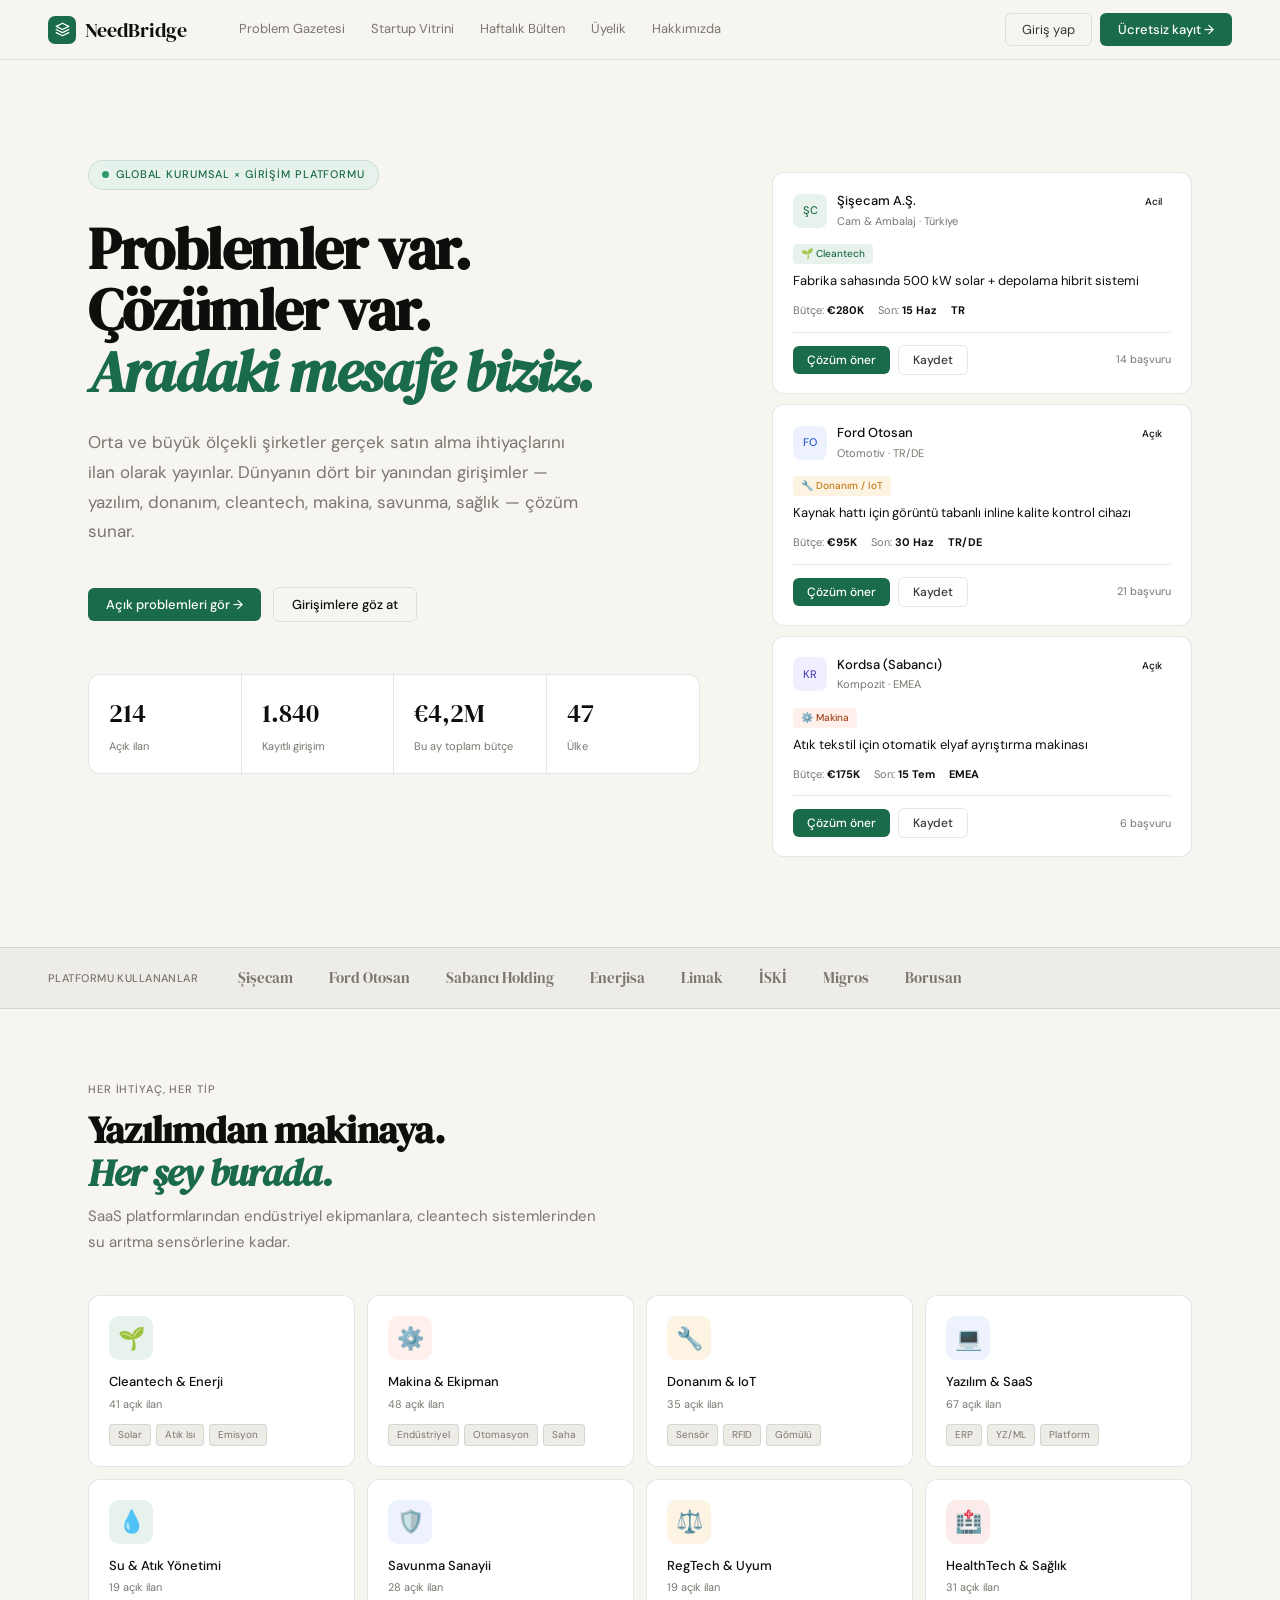
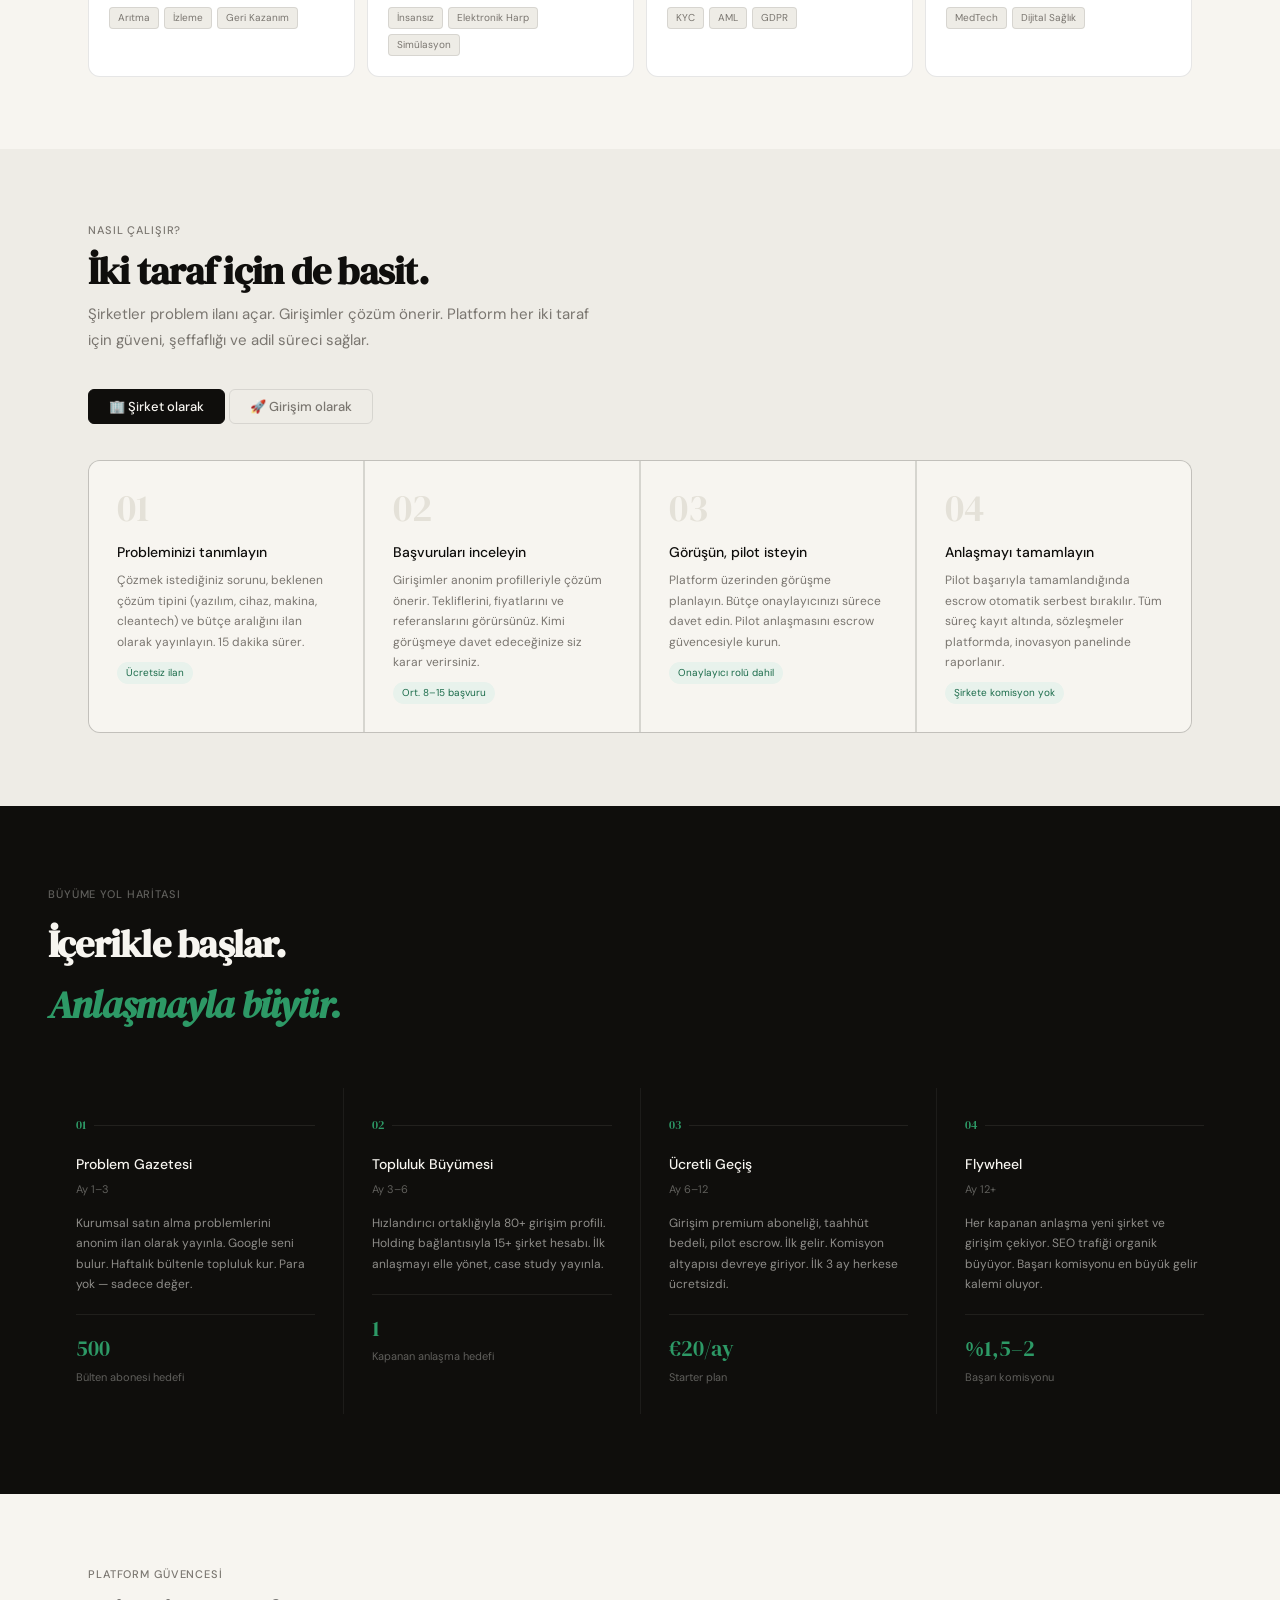
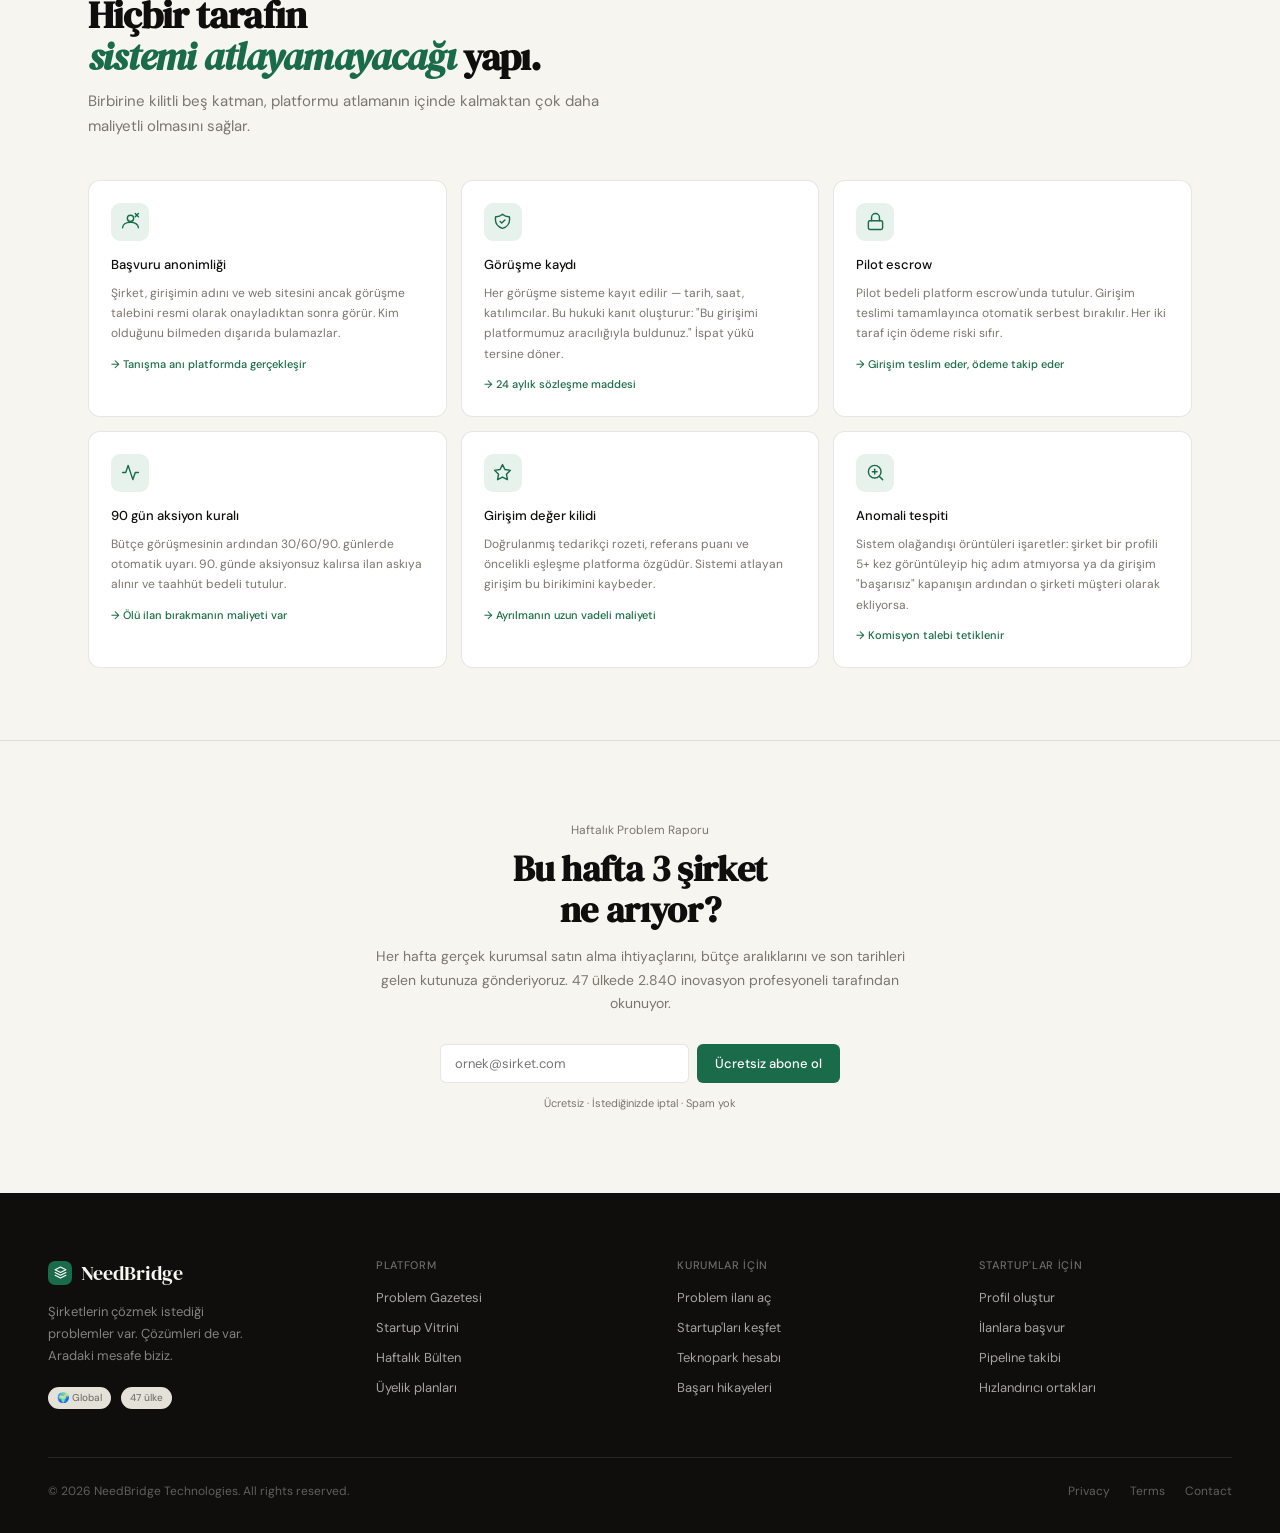
==== index.html @ e77ed797 "Add files via upload" ====
<!DOCTYPE html>
<html lang="tr">
<head>
<meta charset="UTF-8"><meta name="viewport" content="width=device-width,initial-scale=1">
<title>NeedBridge — Kurumsal İhtiyaçlar, Girişim Çözümleriyle Buluşuyor</title>
<link rel="preconnect" href="https://fonts.googleapis.com">
<link href="https://fonts.googleapis.com/css2?family=DM+Serif+Display:ital@0;1&family=DM+Sans:ital,wght@0,300;0,400;0,500;1,400&display=swap" rel="stylesheet">
<link rel="stylesheet" href="style.css">
<style>
.hero{max-width:1200px;margin:0 auto;padding:100px 48px 80px;display:grid;grid-template-columns:1fr 420px;gap:72px;align-items:start}
.hero-eyebrow{display:inline-flex;align-items:center;gap:7px;font-size:11px;font-weight:500;letter-spacing:.08em;text-transform:uppercase;color:var(--green);background:var(--green-l);border:1px solid rgba(26,107,74,.15);padding:5px 13px;border-radius:20px;margin-bottom:28px}
.hero-eyebrow::before{content:'';width:7px;height:7px;border-radius:50%;background:var(--green-m)}
h1.hero-h{font-size:58px;line-height:1.06;letter-spacing:-.025em;margin-bottom:26px;color:var(--ink)}
h1.hero-h em{font-style:italic;color:var(--green)}
.hero-desc{font-size:17px;color:var(--ink3);line-height:1.75;margin-bottom:40px;max-width:500px}
.hero-actions{display:flex;gap:12px;align-items:center;margin-bottom:52px}
.hero-stats{display:grid;grid-template-columns:repeat(4,1fr);gap:0;border:1px solid var(--line);border-radius:var(--rl);overflow:hidden;background:var(--white)}
.hstat{padding:18px 20px;border-right:1px solid var(--line)}
.hstat:last-child{border-right:none}
.hstat-n{font-family:'DM Serif Display',serif;font-size:26px;color:var(--ink)}
.hstat-l{font-size:11px;color:var(--ink3);margin-top:3px}
.hero-right{padding-top:12px}
.listing-card{background:var(--white);border:1px solid var(--line);border-radius:var(--rl);padding:18px 20px;margin-bottom:10px;transition:border-color .2s,transform .15s}
.listing-card:hover{border-color:rgba(15,14,12,.2);transform:translateY(-1px)}
.lc-top{display:flex;justify-content:space-between;align-items:flex-start;margin-bottom:10px}
.lc-co{display:flex;gap:10px;align-items:center}
.co-av{width:34px;height:34px;border-radius:8px;display:flex;align-items:center;justify-content:center;font-size:11px;font-weight:500;flex-shrink:0}
.lc-name{font-size:13px;font-weight:500;color:var(--ink);margin-bottom:1px}
.lc-sec{font-size:11px;color:var(--ink3)}
.type-pill{font-size:10px;font-weight:500;padding:2px 8px;border-radius:4px;display:inline-block;margin-bottom:8px}
.tp-clean{background:var(--green-l);color:var(--green)}
.tp-hw{background:var(--amber-l);color:var(--amber)}
.tp-sw{background:var(--blue-l);color:var(--blue)}
.tp-mach{background:#fff0eb;color:#a0441a}
.lc-title{font-size:13px;color:var(--ink);line-height:1.45;margin-bottom:11px}
.lc-meta{display:flex;gap:14px}
.lm{font-size:11px;color:var(--ink3)}
.lm strong{color:var(--ink)}
.lc-foot{display:flex;gap:8px;align-items:center;margin-top:12px;padding-top:12px;border-top:1px solid var(--line)}
.lc-apps{font-size:11px;color:var(--ink3);margin-left:auto}
.how-wrap{background:var(--paper2);padding:1px 0}
.role-tabs{display:flex;gap:4px;margin-bottom:36px}
.rtab{padding:8px 20px;border-radius:var(--r);font-size:13px;font-weight:500;cursor:pointer;border:1px solid var(--line);background:none;color:var(--ink3);transition:all .15s}
.rtab.on{background:var(--ink);color:var(--paper);border-color:var(--ink)}
.how-grid{display:none;grid-template-columns:repeat(4,1fr);gap:2px;background:var(--line);border:1px solid var(--line);border-radius:var(--rl);overflow:hidden}
.how-grid.on{display:grid}
.how-cell{background:var(--paper);padding:28px;transition:background .15s}
.how-cell:hover{background:var(--white)}
.how-n{font-family:'DM Serif Display',serif;font-size:38px;color:var(--paper3);line-height:1;margin-bottom:14px}
.how-t{font-size:14px;font-weight:500;margin-bottom:7px}
.how-b{font-size:12px;color:var(--ink3);line-height:1.7}
.how-pill{display:inline-block;margin-top:10px;font-size:10px;background:var(--green-l);color:var(--green);padding:3px 9px;border-radius:20px}
.phase-dark{background:var(--ink);color:var(--paper);padding:80px 48px}
.phase-inner{max-width:1200px;margin:0 auto}
.phase-tag{font-size:11px;font-weight:500;letter-spacing:.08em;text-transform:uppercase;color:rgba(247,245,240,.35);margin-bottom:10px}
.phase-title{font-family:'DM Serif Display',serif;font-size:38px;letter-spacing:-.02em;margin-bottom:52px;color:var(--paper)}
.phase-title em{font-style:italic;color:var(--green-m)}
.phases{display:grid;grid-template-columns:repeat(4,1fr);gap:1px;background:rgba(247,245,240,.06)}
.phase{padding:28px;background:var(--ink);transition:background .15s}
.phase:hover{background:#1a1915}
.phase-step{font-family:'DM Serif Display',serif;font-size:12px;color:var(--green-m);margin-bottom:18px;display:flex;align-items:center;gap:8px}
.phase-step::after{content:'';flex:1;height:1px;background:rgba(247,245,240,.08)}
.phase-name{font-size:14px;font-weight:500;color:var(--paper);margin-bottom:6px}
.phase-period{font-size:11px;color:rgba(247,245,240,.35);margin-bottom:14px}
.phase-desc{font-size:12px;color:rgba(247,245,240,.55);line-height:1.7}
.phase-kpi{margin-top:20px;padding-top:16px;border-top:1px solid rgba(247,245,240,.07)}
.kpi-n{font-family:'DM Serif Display',serif;font-size:22px;color:var(--green-m)}
.kpi-l{font-size:11px;color:rgba(247,245,240,.35);margin-top:2px}
.cat-grid{display:grid;grid-template-columns:repeat(4,1fr);gap:12px}
.cat-card{background:var(--white);border:1px solid var(--line);border-radius:var(--rl);padding:20px;transition:border-color .15s,transform .15s;cursor:pointer}
.cat-card:hover{border-color:rgba(15,14,12,.2);transform:translateY(-2px)}
.cat-icon{width:44px;height:44px;border-radius:10px;display:flex;align-items:center;justify-content:center;font-size:22px;margin-bottom:12px}
.cat-name{font-size:13px;font-weight:500;color:var(--ink);margin-bottom:3px}
.cat-count{font-size:11px;color:var(--ink3);margin-bottom:10px}
.nl-wrap{border-top:1px solid var(--line);padding:80px 48px;text-align:center}
.nl-inner{max-width:560px;margin:0 auto}
.nl-pre{font-size:12px;color:var(--ink3);margin-bottom:8px}
.nl-h{font-family:'DM Serif Display',serif;font-size:36px;letter-spacing:-.01em;margin-bottom:14px;line-height:1.15}
.nl-desc{font-size:14px;color:var(--ink3);margin-bottom:28px;line-height:1.7}
.nl-form{display:flex;gap:8px;max-width:400px;margin:0 auto 12px}
.nl-input{flex:1;padding:10px 14px;border-radius:var(--r);border:1px solid var(--line);background:var(--white);font-size:13px;font-family:'DM Sans',sans-serif;color:var(--ink);outline:none}
.nl-input:focus{border-color:var(--green)}
.nl-note{font-size:11px;color:var(--ink3)}
.protect-grid{display:grid;grid-template-columns:repeat(3,1fr);gap:14px}
.protect-card{background:var(--white);border:1px solid var(--line);border-radius:var(--rl);padding:22px;transition:border-color .15s,transform .15s}
.protect-card:hover{border-color:rgba(15,14,12,.2);transform:translateY(-2px)}
.pc-icon{width:38px;height:38px;border-radius:9px;background:var(--green-l);display:flex;align-items:center;justify-content:center;margin-bottom:14px}
.pc-icon svg{width:19px;height:19px;stroke:var(--green);fill:none;stroke-width:1.8;stroke-linecap:round;stroke-linejoin:round}
.pc-t{font-size:13px;font-weight:500;margin-bottom:7px}
.pc-b{font-size:12px;color:var(--ink3);line-height:1.7}
.pc-eff{margin-top:12px;font-size:11px;font-weight:500;color:var(--green)}
</style>
</head>
<body>
<div id="nav-root"></div>

<div style="max-width:1200px;margin:0 auto">
<div class="hero">
  <div>
    <div class="hero-eyebrow">Global Kurumsal × Girişim Platformu</div>
    <h1 class="hero-h">Problemler var.<br>Çözümler var.<br><em>Aradaki mesafe biziz.</em></h1>
    <p class="hero-desc">Orta ve büyük ölçekli şirketler gerçek satın alma ihtiyaçlarını ilan olarak yayınlar. Dünyanın dört bir yanından girişimler — yazılım, donanım, cleantech, makina, savunma, sağlık — çözüm sunar.</p>
    <div class="hero-actions">
      <button class="btn-primary" onclick="location.href='gazete.html'">Açık problemleri gör →</button>
      <button class="btn-outline" onclick="location.href='vitrin.html'">Girişimlere göz at</button>
    </div>
    <div class="hero-stats">
      <div class="hstat"><div class="hstat-n">214</div><div class="hstat-l">Açık ilan</div></div>
      <div class="hstat"><div class="hstat-n">1.840</div><div class="hstat-l">Kayıtlı girişim</div></div>
      <div class="hstat"><div class="hstat-n">€4,2M</div><div class="hstat-l">Bu ay toplam bütçe</div></div>
      <div class="hstat"><div class="hstat-n">47</div><div class="hstat-l">Ülke</div></div>
    </div>
  </div>
  <div class="hero-right">
    <div class="listing-card">
      <div class="lc-top">
        <div class="lc-co">
          <div class="co-av" style="background:#e8f2ec;color:#1a6b4a">ŞC</div>
          <div><div class="lc-name">Şişecam A.Ş.</div><div class="lc-sec">Cam & Ambalaj · Türkiye</div></div>
        </div>
        <span class="badge badge-urgent">Acil</span>
      </div>
      <div><span class="type-pill tp-clean">🌱 Cleantech</span></div>
      <div class="lc-title">Fabrika sahasında 500 kW solar + depolama hibrit sistemi</div>
      <div class="lc-meta"><span class="lm">Bütçe: <strong>€280K</strong></span><span class="lm">Son: <strong>15 Haz</strong></span><span class="lm"><strong>TR</strong></span></div>
      <div class="lc-foot"><button class="btn-sm-green">Çözüm öner</button><button class="btn-sm">Kaydet</button><span class="lc-apps">14 başvuru</span></div>
    </div>
    <div class="listing-card">
      <div class="lc-top">
        <div class="lc-co">
          <div class="co-av" style="background:#eef1fe;color:#2b5cc8">FO</div>
          <div><div class="lc-name">Ford Otosan</div><div class="lc-sec">Otomotiv · TR/DE</div></div>
        </div>
        <span class="badge badge-open">Açık</span>
      </div>
      <div><span class="type-pill tp-hw">🔧 Donanım / IoT</span></div>
      <div class="lc-title">Kaynak hattı için görüntü tabanlı inline kalite kontrol cihazı</div>
      <div class="lc-meta"><span class="lm">Bütçe: <strong>€95K</strong></span><span class="lm">Son: <strong>30 Haz</strong></span><span class="lm"><strong>TR/DE</strong></span></div>
      <div class="lc-foot"><button class="btn-sm-green">Çözüm öner</button><button class="btn-sm">Kaydet</button><span class="lc-apps">21 başvuru</span></div>
    </div>
    <div class="listing-card">
      <div class="lc-top">
        <div class="lc-co">
          <div class="co-av" style="background:#f0eeff;color:#534AB7">KR</div>
          <div><div class="lc-name">Kordsa (Sabancı)</div><div class="lc-sec">Kompozit · EMEA</div></div>
        </div>
        <span class="badge badge-open">Açık</span>
      </div>
      <div><span class="type-pill tp-mach">⚙️ Makina</span></div>
      <div class="lc-title">Atık tekstil için otomatik elyaf ayrıştırma makinası</div>
      <div class="lc-meta"><span class="lm">Bütçe: <strong>€175K</strong></span><span class="lm">Son: <strong>15 Tem</strong></span><span class="lm"><strong>EMEA</strong></span></div>
      <div class="lc-foot"><button class="btn-sm-green">Çözüm öner</button><button class="btn-sm">Kaydet</button><span class="lc-apps">6 başvuru</span></div>
    </div>
  </div>
</div>
</div>

<div class="trust-strip">
  <span class="ts-label">Platformu kullananlar</span>
  <div class="ts-logos">
    <span class="ts-logo">Şişecam</span><span class="ts-logo">Ford Otosan</span>
    <span class="ts-logo">Sabancı Holding</span><span class="ts-logo">Enerjisa</span>
    <span class="ts-logo">Limak</span><span class="ts-logo">İSKİ</span>
    <span class="ts-logo">Migros</span><span class="ts-logo">Borusan</span>
  </div>
</div>

<div class="section">
  <div class="section-tag">Her ihtiyaç, her tip</div>
  <h2 class="section-title" style="margin-bottom:10px">Yazılımdan makinaya.<br><em>Her şey burada.</em></h2>
  <p class="section-sub" style="margin-bottom:40px">SaaS platformlarından endüstriyel ekipmanlara, cleantech sistemlerinden su arıtma sensörlerine kadar.</p>
  <div class="cat-grid">
    <a href="gazete.html" class="cat-card"><div class="cat-icon" style="background:#e8f2ec">🌱</div><div class="cat-name">Cleantech & Enerji</div><div class="cat-count">41 açık ilan</div><div class="tags"><span class="tag">Solar</span><span class="tag">Atık Isı</span><span class="tag">Emisyon</span></div></a>
    <a href="gazete.html" class="cat-card"><div class="cat-icon" style="background:#fff0eb">⚙️</div><div class="cat-name">Makina & Ekipman</div><div class="cat-count">48 açık ilan</div><div class="tags"><span class="tag">Endüstriyel</span><span class="tag">Otomasyon</span><span class="tag">Saha</span></div></a>
    <a href="gazete.html" class="cat-card"><div class="cat-icon" style="background:#fdf3e3">🔧</div><div class="cat-name">Donanım & IoT</div><div class="cat-count">35 açık ilan</div><div class="tags"><span class="tag">Sensör</span><span class="tag">RFID</span><span class="tag">Gömülü</span></div></a>
    <a href="gazete.html" class="cat-card"><div class="cat-icon" style="background:#eef1fe">💻</div><div class="cat-name">Yazılım & SaaS</div><div class="cat-count">67 açık ilan</div><div class="tags"><span class="tag">ERP</span><span class="tag">YZ/ML</span><span class="tag">Platform</span></div></a>
    <a href="gazete.html" class="cat-card"><div class="cat-icon" style="background:#e8f2ec">💧</div><div class="cat-name">Su & Atık Yönetimi</div><div class="cat-count">19 açık ilan</div><div class="tags"><span class="tag">Arıtma</span><span class="tag">İzleme</span><span class="tag">Geri Kazanım</span></div></a>
    <a href="gazete.html" class="cat-card"><div class="cat-icon" style="background:#eef1fe">🛡️</div><div class="cat-name">Savunma Sanayii</div><div class="cat-count">28 açık ilan</div><div class="tags"><span class="tag">İnsansız</span><span class="tag">Elektronik Harp</span><span class="tag">Simülasyon</span></div></a>
    <a href="gazete.html" class="cat-card"><div class="cat-icon" style="background:#fdf3e3">⚖️</div><div class="cat-name">RegTech & Uyum</div><div class="cat-count">19 açık ilan</div><div class="tags"><span class="tag">KYC</span><span class="tag">AML</span><span class="tag">GDPR</span></div></a>
    <a href="gazete.html" class="cat-card"><div class="cat-icon" style="background:#FCEBEB">🏥</div><div class="cat-name">HealthTech & Sağlık</div><div class="cat-count">31 açık ilan</div><div class="tags"><span class="tag">MedTech</span><span class="tag">Dijital Sağlık</span></div></a>
  </div>
</div>

<div class="how-wrap">
<div class="section">
  <div class="section-tag">Nasıl çalışır?</div>
  <h2 class="section-title" style="margin-bottom:10px">İki taraf için de basit.</h2>
  <p class="section-sub" style="margin-bottom:36px">Şirketler problem ilanı açar. Girişimler çözüm önerir. Platform her iki taraf için güveni, şeffaflığı ve adil süreci sağlar.</p>
  <div class="role-tabs">
    <button class="rtab on" onclick="sw('corp',this)">🏢 Şirket olarak</button>
    <button class="rtab" onclick="sw('startup',this)">🚀 Girişim olarak</button>
  </div>
  <div id="hw-corp" class="how-grid on">
    <div class="how-cell"><div class="how-n">01</div><div class="how-t">Probleminizi tanımlayın</div><div class="how-b">Çözmek istediğiniz sorunu, beklenen çözüm tipini (yazılım, cihaz, makina, cleantech) ve bütçe aralığını ilan olarak yayınlayın. 15 dakika sürer.</div><span class="how-pill">Ücretsiz ilan</span></div>
    <div class="how-cell"><div class="how-n">02</div><div class="how-t">Başvuruları inceleyin</div><div class="how-b">Girişimler anonim profilleriyle çözüm önerir. Tekliflerini, fiyatlarını ve referanslarını görürsünüz. Kimi görüşmeye davet edeceğinize siz karar verirsiniz.</div><span class="how-pill">Ort. 8–15 başvuru</span></div>
    <div class="how-cell"><div class="how-n">03</div><div class="how-t">Görüşün, pilot isteyin</div><div class="how-b">Platform üzerinden görüşme planlayın. Bütçe onaylayıcınızı sürece davet edin. Pilot anlaşmasını escrow güvencesiyle kurun.</div><span class="how-pill">Onaylayıcı rolü dahil</span></div>
    <div class="how-cell"><div class="how-n">04</div><div class="how-t">Anlaşmayı tamamlayın</div><div class="how-b">Pilot başarıyla tamamlandığında escrow otomatik serbest bırakılır. Tüm süreç kayıt altında, sözleşmeler platformda, inovasyon panelinde raporlanır.</div><span class="how-pill">Şirkete komisyon yok</span></div>
  </div>
  <div id="hw-startup" class="how-grid">
    <div class="how-cell"><div class="how-n">01</div><div class="how-t">Profilinizi oluşturun</div><div class="how-b">Çözüm kategorilerinizi, referans projelerinizi ve sektörlerinizi ekleyin. Profiliniz Google'da indexlenir — ilk günden itibaren organik görünürlük.</div><span class="how-pill">Ücretsiz profil</span></div>
    <div class="how-cell"><div class="how-n">02</div><div class="how-t">İlanlara göz atın</div><div class="how-b">Kategori, bütçe, bölge ve tedarik tipine göre filtreleyin. Kategorinizdeki yeni ilanlar için haftalık e-posta bildirimi alın.</div><span class="how-pill">Akıllı eşleştirme</span></div>
    <div class="how-cell"><div class="how-n">03</div><div class="how-t">Teklifinizi gönderin</div><div class="how-b">Yapılandırılmış form aracılığıyla teklifinizi gönderin. Kimliğiniz, şirket resmi görüşme talebini onaylayana kadar gizli kalır.</div><span class="how-pill">Anonimlik koruması</span></div>
    <div class="how-cell"><div class="how-n">04</div><div class="how-t">Pipeline'ınızı takip edin</div><div class="how-b">Pipeline panelinizde her başvurunun aşamasını gerçek zamanlı görün. Şirket 90 gün sessiz kalırsa sistem otomatik uyarı gönderir.</div><span class="how-pill">Sizi koruyan mekanizma</span></div>
  </div>
</div>
</div>

<div class="phase-dark">
  <div class="phase-inner">
    <div class="phase-tag">Büyüme yol haritası</div>
    <h2 class="phase-title">İçerikle başlar.<br><em>Anlaşmayla büyür.</em></h2>
    <div class="phases">
      <div class="phase"><div class="phase-step">01</div><div class="phase-name">Problem Gazetesi</div><div class="phase-period">Ay 1–3</div><div class="phase-desc">Kurumsal satın alma problemlerini anonim ilan olarak yayınla. Google seni bulur. Haftalık bültenle topluluk kur. Para yok — sadece değer.</div><div class="phase-kpi"><div class="kpi-n">500</div><div class="kpi-l">Bülten abonesi hedefi</div></div></div>
      <div class="phase"><div class="phase-step">02</div><div class="phase-name">Topluluk Büyümesi</div><div class="phase-period">Ay 3–6</div><div class="phase-desc">Hızlandırıcı ortaklığıyla 80+ girişim profili. Holding bağlantısıyla 15+ şirket hesabı. İlk anlaşmayı elle yönet, case study yayınla.</div><div class="phase-kpi"><div class="kpi-n">1</div><div class="kpi-l">Kapanan anlaşma hedefi</div></div></div>
      <div class="phase"><div class="phase-step">03</div><div class="phase-name">Ücretli Geçiş</div><div class="phase-period">Ay 6–12</div><div class="phase-desc">Girişim premium aboneliği, taahhüt bedeli, pilot escrow. İlk gelir. Komisyon altyapısı devreye giriyor. İlk 3 ay herkese ücretsizdi.</div><div class="phase-kpi"><div class="kpi-n">€20/ay</div><div class="kpi-l">Starter plan</div></div></div>
      <div class="phase"><div class="phase-step">04</div><div class="phase-name">Flywheel</div><div class="phase-period">Ay 12+</div><div class="phase-desc">Her kapanan anlaşma yeni şirket ve girişim çekiyor. SEO trafiği organik büyüyor. Başarı komisyonu en büyük gelir kalemi oluyor.</div><div class="phase-kpi"><div class="kpi-n">%1,5–2</div><div class="kpi-l">Başarı komisyonu</div></div></div>
    </div>
  </div>
</div>

<div class="section">
  <div class="section-tag">Platform güvencesi</div>
  <h2 class="section-title" style="margin-bottom:10px">Hiçbir tarafın<br><em>sistemi atlayamayacağı</em> yapı.</h2>
  <p class="section-sub" style="margin-bottom:40px">Birbirine kilitli beş katman, platformu atlamanın içinde kalmaktan çok daha maliyetli olmasını sağlar.</p>
  <div class="protect-grid">
    <div class="protect-card"><div class="pc-icon"><svg viewBox="0 0 24 24"><circle cx="12" cy="8" r="4"/><path d="M2 20c0-4 4-7 10-7s10 3 10 7"/><line x1="18" y1="2" x2="22" y2="6"/><line x1="22" y1="2" x2="18" y2="6"/></svg></div><div class="pc-t">Başvuru anonimliği</div><div class="pc-b">Şirket, girişimin adını ve web sitesini ancak görüşme talebini resmi olarak onayladıktan sonra görür. Kim olduğunu bilmeden dışarıda bulamazlar.</div><div class="pc-eff">→ Tanışma anı platformda gerçekleşir</div></div>
    <div class="protect-card"><div class="pc-icon"><svg viewBox="0 0 24 24"><path d="M9 12l2 2 4-4m5.618-4.016A11.955 11.955 0 0112 2.944a11.955 11.955 0 01-8.618 3.04A12.02 12.02 0 003 9c0 5.591 3.824 10.29 9 11.622 5.176-1.332 9-6.03 9-11.622 0-1.042-.133-2.052-.382-3.016z"/></svg></div><div class="pc-t">Görüşme kaydı</div><div class="pc-b">Her görüşme sisteme kayıt edilir — tarih, saat, katılımcılar. Bu hukuki kanıt oluşturur: "Bu girişimi platformumuz aracılığıyla buldunuz." İspat yükü tersine döner.</div><div class="pc-eff">→ 24 aylık sözleşme maddesi</div></div>
    <div class="protect-card"><div class="pc-icon"><svg viewBox="0 0 24 24"><rect x="3" y="11" width="18" height="11" rx="2"/><path d="M7 11V7a5 5 0 0110 0v4"/></svg></div><div class="pc-t">Pilot escrow</div><div class="pc-b">Pilot bedeli platform escrow'unda tutulur. Girişim teslimi tamamlayınca otomatik serbest bırakılır. Her iki taraf için ödeme riski sıfır.</div><div class="pc-eff">→ Girişim teslim eder, ödeme takip eder</div></div>
    <div class="protect-card"><div class="pc-icon"><svg viewBox="0 0 24 24"><polyline points="22 12 18 12 15 21 9 3 6 12 2 12"/></svg></div><div class="pc-t">90 gün aksiyon kuralı</div><div class="pc-b">Bütçe görüşmesinin ardından 30/60/90. günlerde otomatik uyarı. 90. günde aksiyonsuz kalırsa ilan askıya alınır ve taahhüt bedeli tutulur.</div><div class="pc-eff">→ Ölü ilan bırakmanın maliyeti var</div></div>
    <div class="protect-card"><div class="pc-icon"><svg viewBox="0 0 24 24"><path d="M12 2l3.09 6.26L22 9.27l-5 4.87 1.18 6.88L12 17.77l-6.18 3.25L7 14.14 2 9.27l6.91-1.01L12 2z"/></svg></div><div class="pc-t">Girişim değer kilidi</div><div class="pc-b">Doğrulanmış tedarikçi rozeti, referans puanı ve öncelikli eşleşme platforma özgüdür. Sistemi atlayan girişim bu birikimini kaybeder.</div><div class="pc-eff">→ Ayrılmanın uzun vadeli maliyeti</div></div>
    <div class="protect-card"><div class="pc-icon"><svg viewBox="0 0 24 24"><circle cx="11" cy="11" r="8"/><line x1="21" y1="21" x2="16.65" y2="16.65"/><line x1="11" y1="8" x2="11" y2="14"/><line x1="8" y1="11" x2="14" y2="11"/></svg></div><div class="pc-t">Anomali tespiti</div><div class="pc-b">Sistem olağandışı örüntüleri işaretler: şirket bir profili 5+ kez görüntüleyip hiç adım atmıyorsa ya da girişim "başarısız" kapanışın ardından o şirketi müşteri olarak ekliyorsa.</div><div class="pc-eff">→ Komisyon talebi tetiklenir</div></div>
  </div>
</div>

<div class="nl-wrap">
  <div class="nl-inner">
    <div class="nl-pre">Haftalık Problem Raporu</div>
    <h2 class="nl-h">Bu hafta 3 şirket<br>ne arıyor?</h2>
    <p class="nl-desc">Her hafta gerçek kurumsal satın alma ihtiyaçlarını, bütçe aralıklarını ve son tarihleri gelen kutunuza gönderiyoruz. 47 ülkede 2.840 inovasyon profesyoneli tarafından okunuyor.</p>
    <div class="nl-form">
      <input class="nl-input" type="email" placeholder="ornek@sirket.com">
      <button class="btn-primary">Ücretsiz abone ol</button>
    </div>
    <div class="nl-note">Ücretsiz · İstediğinizde iptal · Spam yok</div>
  </div>
</div>

<div id="footer-root"></div>
<script src="components.js"></script>
<script>
document.getElementById('nav-root').innerHTML = NAV('home');
document.getElementById('footer-root').innerHTML = FOOTER();
function sw(role,btn){
  document.querySelectorAll('.rtab').forEach(b=>b.classList.remove('on'));
  document.querySelectorAll('.how-grid').forEach(g=>g.classList.remove('on'));
  btn.classList.add('on');
  document.getElementById('hw-'+role).classList.add('on');
}
</script>
</body>
</html>
---- style.css ----
@import url('https://fonts.googleapis.com/css2?family=DM+Serif+Display:ital@0;1&family=DM+Sans:ital,wght@0,300;0,400;0,500;1,400&display=swap');

:root {
  --ink:       #0f0e0c;
  --ink2:      #3a3832;
  --ink3:      #7a7670;
  --paper:     #f7f5f0;
  --paper2:    #eeece6;
  --paper3:    #e4e1d8;
  --white:     #ffffff;
  --green:     #1a6b4a;
  --green-l:   #e8f2ec;
  --green-m:   #2d9966;
  --amber:     #c47c1a;
  --amber-l:   #fdf3e3;
  --blue:      #2b5cc8;
  --blue-l:    #eef1fe;
  --red:       #b83232;
  --red-l:     #fdeaea;
  --line:      rgba(15,14,12,0.1);
  --r:         6px;
  --rl:        12px;
}

*{box-sizing:border-box;margin:0;padding:0}
html{scroll-behavior:smooth}
body{font-family:'DM Sans',sans-serif;background:var(--paper);color:var(--ink);font-size:15px;line-height:1.6}
h1,h2,h3,.serif{font-family:'DM Serif Display',serif}
a{color:inherit;text-decoration:none}
img{display:block;max-width:100%}
button{font-family:'DM Sans',sans-serif;cursor:pointer}

/* NAV */
.nav{position:sticky;top:0;z-index:100;background:rgba(247,245,240,.95);backdrop-filter:blur(8px);border-bottom:1px solid var(--line);padding:0 48px;height:60px;display:flex;align-items:center;gap:0}
.nav-logo{font-family:'DM Serif Display',serif;font-size:20px;color:var(--ink);display:flex;align-items:center;gap:9px;margin-right:40px;text-decoration:none;flex-shrink:0}
.logo-mark{width:28px;height:28px;background:var(--green);border-radius:7px;display:flex;align-items:center;justify-content:center}
.logo-mark svg{width:15px;height:15px;fill:none;stroke:#fff;stroke-width:2;stroke-linecap:round;stroke-linejoin:round}
.nav-links{display:flex;gap:2px;flex:1}
.nav-link{font-size:13px;color:var(--ink3);padding:6px 12px;border-radius:var(--r);transition:color .15s,background .15s;white-space:nowrap}
.nav-link:hover{color:var(--ink);background:var(--paper2)}
.nav-link.active{color:var(--ink);font-weight:500;background:var(--paper2)}
.nav-right{display:flex;gap:8px;align-items:center;margin-left:auto}
.btn-ghost{font-size:13px;color:var(--ink2);border:1px solid var(--line);padding:7px 16px;border-radius:var(--r);background:none;transition:border-color .15s}
.btn-ghost:hover{border-color:var(--ink3)}
.btn-primary{font-size:13px;font-weight:500;background:var(--green);color:#fff;padding:8px 18px;border-radius:var(--r);border:none;transition:background .15s}
.btn-primary:hover{background:var(--green-m)}
.btn-outline{font-size:13px;font-weight:500;background:none;color:var(--ink);border:1px solid var(--line);padding:8px 18px;border-radius:var(--r);transition:border-color .15s}
.btn-outline:hover{border-color:var(--ink3)}
.btn-sm{font-size:12px;font-weight:500;padding:6px 14px;border-radius:var(--r);border:1px solid var(--line);background:none;color:var(--ink2);transition:border-color .15s}
.btn-sm:hover{border-color:var(--ink3)}
.btn-sm-green{font-size:12px;font-weight:500;padding:6px 14px;border-radius:var(--r);border:none;background:var(--green);color:#fff}

/* BADGES */
.badge{font-size:10px;font-weight:500;padding:3px 9px;border-radius:20px;display:inline-block;white-space:nowrap}
.badge-green{background:var(--green-l);color:var(--green)}
.badge-amber{background:var(--amber-l);color:var(--amber)}
.badge-blue{background:var(--blue-l);color:var(--blue)}
.badge-red{background:var(--red-l);color:var(--red)}
.badge-gray{background:var(--paper3);color:var(--ink3)}
.badge-dark{background:var(--ink2);color:var(--paper)}

/* SECTION WRAPPER */
.section{padding:72px 48px;max-width:1200px;margin:0 auto}
.section-full{padding:72px 48px}
.section-tag{font-size:11px;font-weight:500;letter-spacing:.08em;text-transform:uppercase;color:var(--ink3);margin-bottom:10px}
.section-title{font-size:38px;line-height:1.12;letter-spacing:-.02em;margin-bottom:14px}
.section-title em{font-style:italic;color:var(--green)}
.section-sub{font-size:15px;color:var(--ink3);line-height:1.7;max-width:520px}

/* CARDS */
.card{background:var(--white);border:1px solid var(--line);border-radius:var(--rl);padding:20px 22px;transition:border-color .2s,transform .2s}
.card:hover{border-color:rgba(15,14,12,.2);transform:translateY(-2px)}
.card-muted{background:var(--paper2);border:1px solid var(--line);border-radius:var(--rl);padding:20px 22px}

/* TAGS */
.tags{display:flex;gap:5px;flex-wrap:wrap}
.tag{font-size:10px;padding:2px 8px;border-radius:4px;background:var(--paper2);color:var(--ink3);border:1px solid var(--line)}

/* FOOTER */
footer{background:var(--ink);color:var(--paper);padding:64px 48px 32px}
.footer-inner{max-width:1200px;margin:0 auto}
.footer-grid{display:grid;grid-template-columns:280px 1fr 1fr 1fr;gap:48px;margin-bottom:48px}
.footer-logo{font-family:'DM Serif Display',serif;font-size:20px;display:flex;align-items:center;gap:9px;margin-bottom:12px;color:var(--paper)}
.footer-desc{font-size:13px;color:rgba(247,245,240,.5);line-height:1.7;max-width:220px}
.footer-col-title{font-size:11px;font-weight:500;letter-spacing:.06em;text-transform:uppercase;color:rgba(247,245,240,.4);margin-bottom:14px}
.footer-link{display:block;font-size:13px;color:rgba(247,245,240,.65);margin-bottom:9px;transition:color .15s}
.footer-link:hover{color:var(--paper)}
.footer-bottom{border-top:1px solid rgba(247,245,240,.1);padding-top:24px;display:flex;justify-content:space-between;align-items:center}
.footer-copy{font-size:12px;color:rgba(247,245,240,.35)}
.footer-legal{display:flex;gap:20px}
.footer-legal a{font-size:12px;color:rgba(247,245,240,.35);transition:color .15s}
.footer-legal a:hover{color:rgba(247,245,240,.7)}

/* DIVIDER */
.divider{border:none;border-top:1px solid var(--line);margin:24px 0}

/* TRUST STRIP */
.trust-strip{border-top:1px solid var(--line);border-bottom:1px solid var(--line);background:var(--paper2);padding:18px 48px;display:flex;align-items:center;gap:40px;overflow:hidden}
.ts-label{font-size:11px;color:var(--ink3);white-space:nowrap;flex-shrink:0;font-weight:500;letter-spacing:.04em;text-transform:uppercase}
.ts-logos{display:flex;gap:36px;align-items:center}
.ts-logo{font-family:'DM Serif Display',serif;font-size:15px;color:var(--ink3)}

/* FREEMIUM BANNER */
.free-banner{background:var(--green-l);border:1px solid rgba(26,107,74,.15);border-radius:var(--r);padding:10px 16px;font-size:12px;color:var(--green);display:flex;align-items:center;gap:8px;margin-bottom:14px}

/* ANIMATIONS */
@keyframes fadeUp{from{opacity:0;transform:translateY(14px)}to{opacity:1;transform:translateY(0)}}
.anim{animation:fadeUp .5s ease both}
.d1{animation-delay:.1s}.d2{animation-delay:.2s}.d3{animation-delay:.3s}.d4{animation-delay:.4s}

/* PAYWALL LOCK */
.locked{position:relative;overflow:hidden;border-radius:var(--rl)}
.locked-overlay{position:absolute;inset:0;backdrop-filter:blur(4px);background:rgba(247,245,240,.7);display:flex;flex-direction:column;align-items:center;justify-content:center;gap:12px;z-index:2}
.lock-icon{width:40px;height:40px;background:var(--white);border:1px solid var(--line);border-radius:50%;display:flex;align-items:center;justify-content:center}
.lock-icon svg{width:18px;height:18px;stroke:var(--ink3);fill:none;stroke-width:2;stroke-linecap:round}
.lock-title{font-size:14px;font-weight:500;color:var(--ink)}
.lock-sub{font-size:12px;color:var(--ink3)}
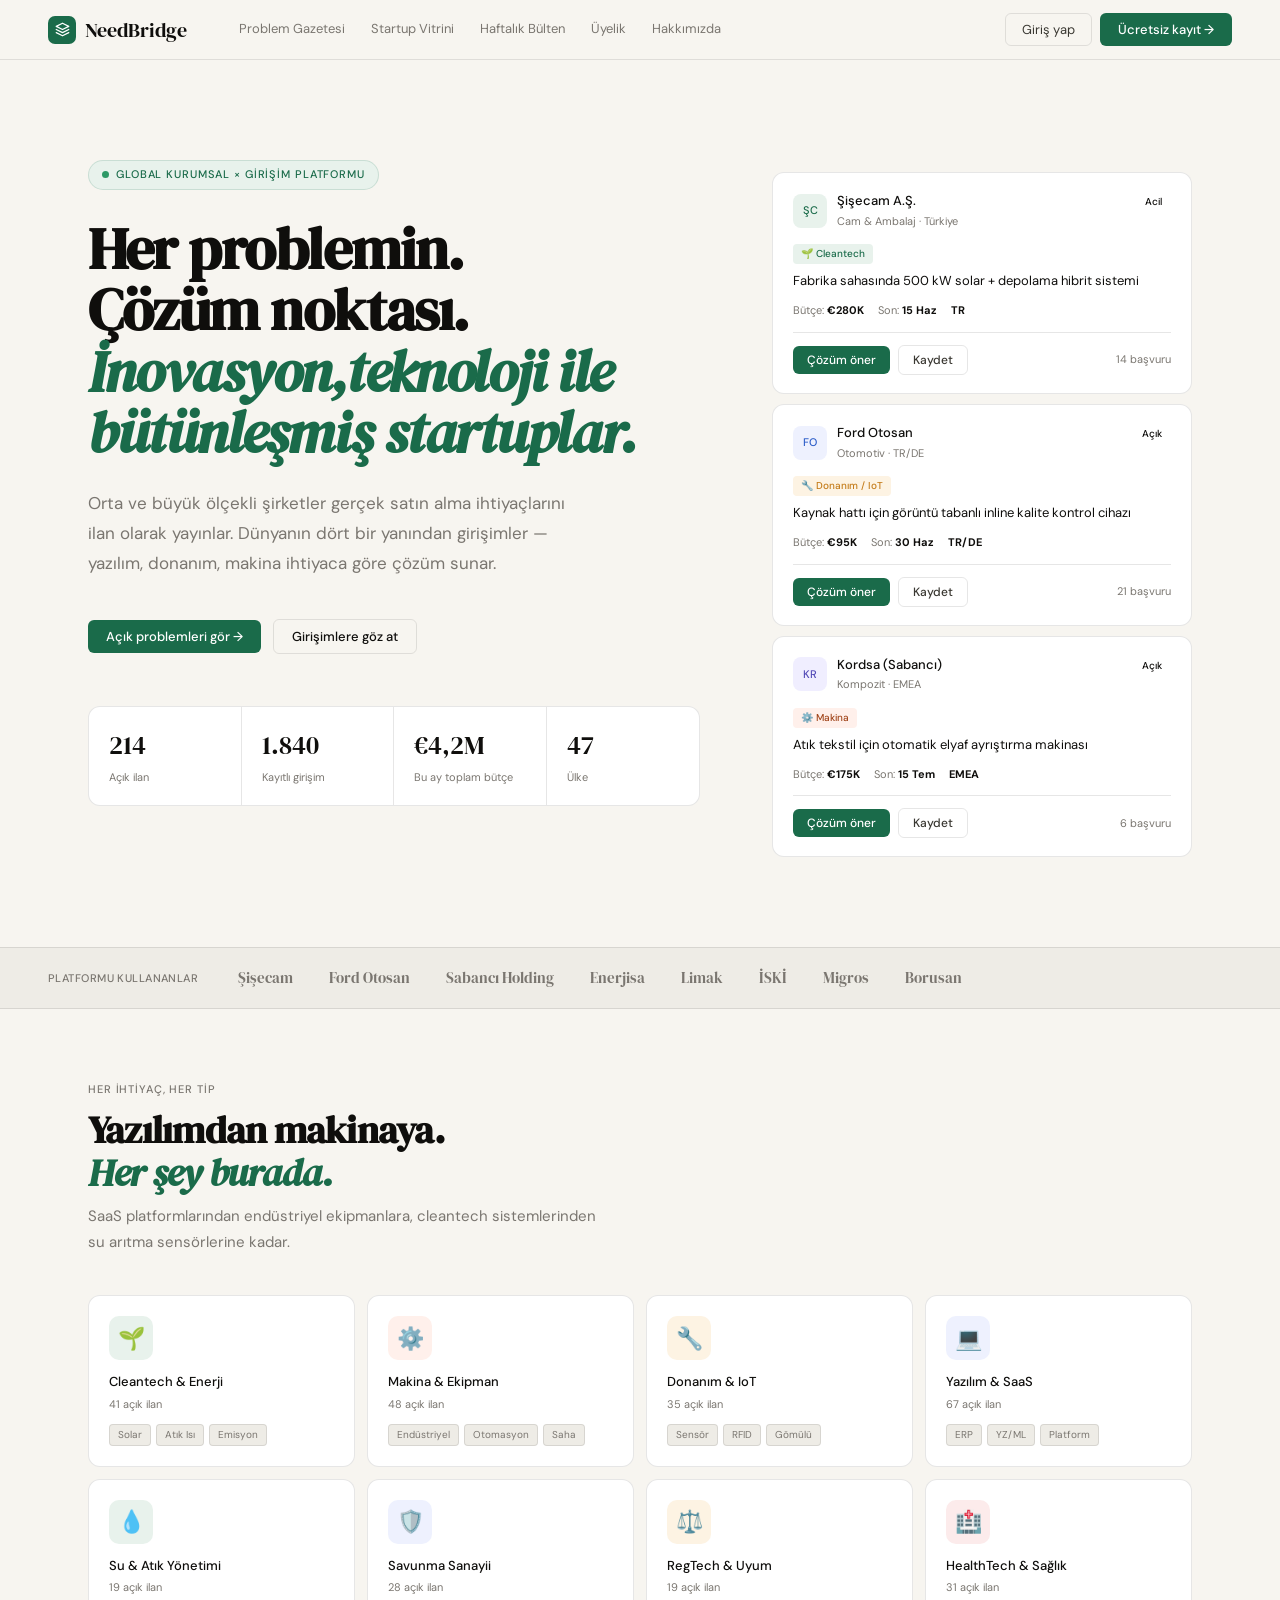
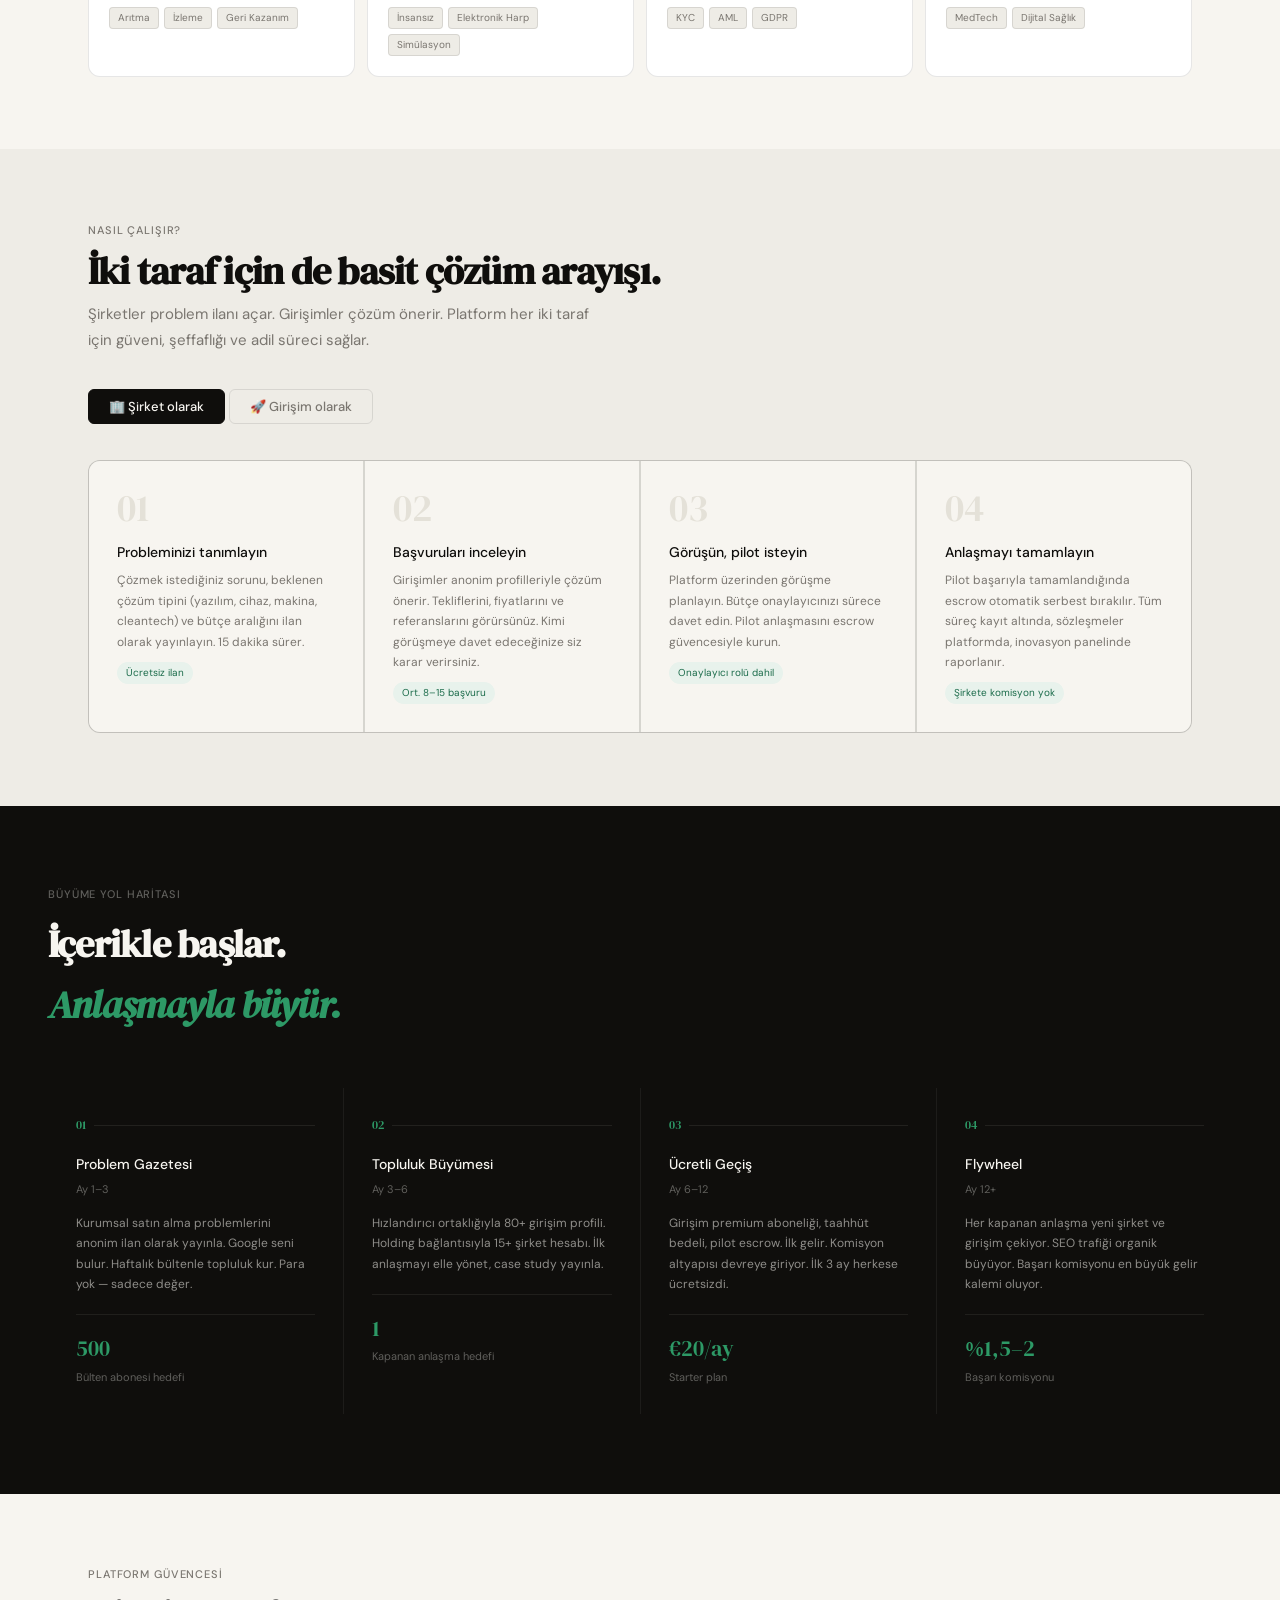
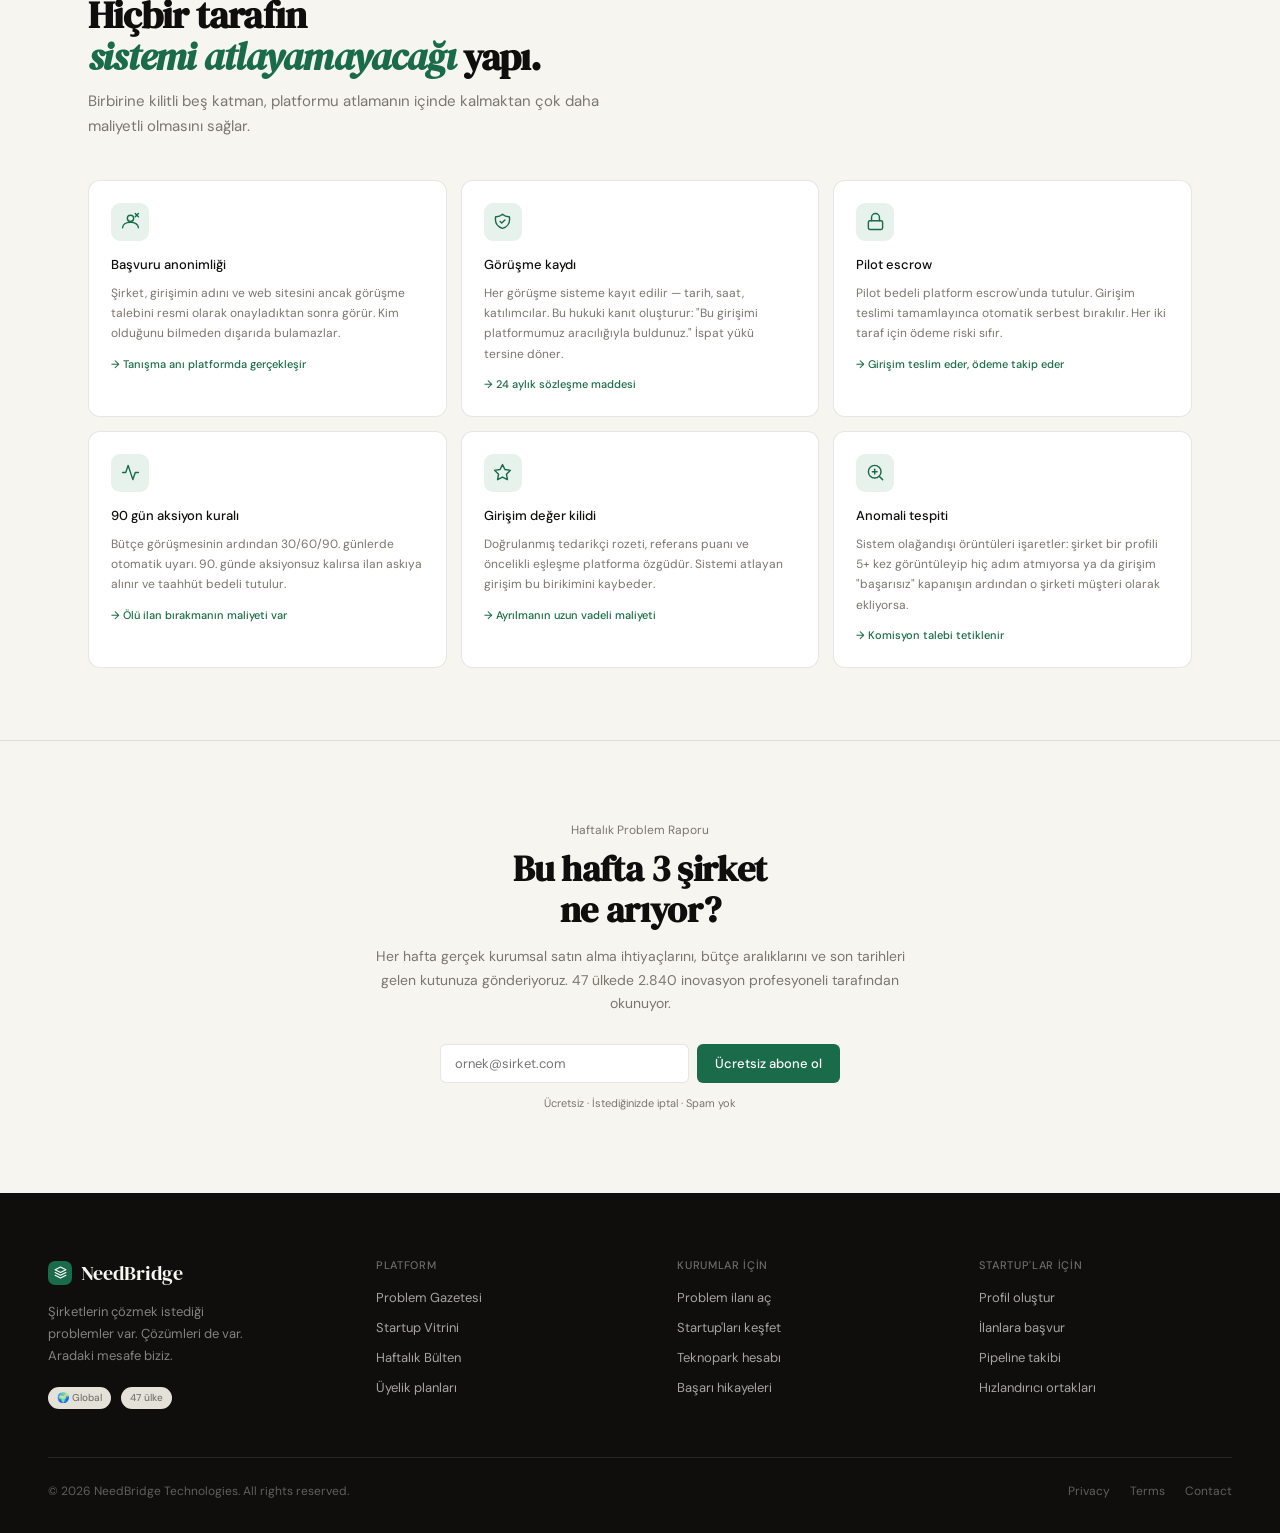
==== commit 25e4cdbc: "Update title and hero section content in index.html" ====
--- a/index.html
+++ b/index.html
@@ -2,7 +2,7 @@
 <html lang="tr">
 <head>
 <meta charset="UTF-8"><meta name="viewport" content="width=device-width,initial-scale=1">
-<title>NeedBridge — Kurumsal İhtiyaçlar, Girişim Çözümleriyle Buluşuyor</title>
+<title>NeedBridge — İnovasyonun gerçek ihtiyaçlarla buluştuğu yer.</title>
 <link rel="preconnect" href="https://fonts.googleapis.com">
 <link href="https://fonts.googleapis.com/css2?family=DM+Serif+Display:ital@0;1&family=DM+Sans:ital,wght@0,300;0,400;0,500;1,400&display=swap" rel="stylesheet">
 <link rel="stylesheet" href="style.css">
@@ -98,8 +98,8 @@
 <div class="hero">
   <div>
     <div class="hero-eyebrow">Global Kurumsal × Girişim Platformu</div>
-    <h1 class="hero-h">Problemler var.<br>Çözümler var.<br><em>Aradaki mesafe biziz.</em></h1>
-    <p class="hero-desc">Orta ve büyük ölçekli şirketler gerçek satın alma ihtiyaçlarını ilan olarak yayınlar. Dünyanın dört bir yanından girişimler — yazılım, donanım, cleantech, makina, savunma, sağlık — çözüm sunar.</p>
+    <h1 class="hero-h">Her problemin.<br>Çözüm noktası.<br><em>İnovasyon,teknoloji ile bütünleşmiş startuplar.</em></h1>
+    <p class="hero-desc">Orta ve büyük ölçekli şirketler gerçek satın alma ihtiyaçlarını ilan olarak yayınlar. Dünyanın dört bir yanından girişimler — yazılım, donanım, makina ihtiyaca göre çözüm sunar.</p>
     <div class="hero-actions">
       <button class="btn-primary" onclick="location.href='gazete.html'">Açık problemleri gör →</button>
       <button class="btn-outline" onclick="location.href='vitrin.html'">Girişimlere göz at</button>
@@ -184,7 +184,7 @@
 <div class="how-wrap">
 <div class="section">
   <div class="section-tag">Nasıl çalışır?</div>
-  <h2 class="section-title" style="margin-bottom:10px">İki taraf için de basit.</h2>
+  <h2 class="section-title" style="margin-bottom:10px">İki taraf için de basit çözüm arayışı.</h2>
   <p class="section-sub" style="margin-bottom:36px">Şirketler problem ilanı açar. Girişimler çözüm önerir. Platform her iki taraf için güveni, şeffaflığı ve adil süreci sağlar.</p>
   <div class="role-tabs">
     <button class="rtab on" onclick="sw('corp',this)">🏢 Şirket olarak</button>
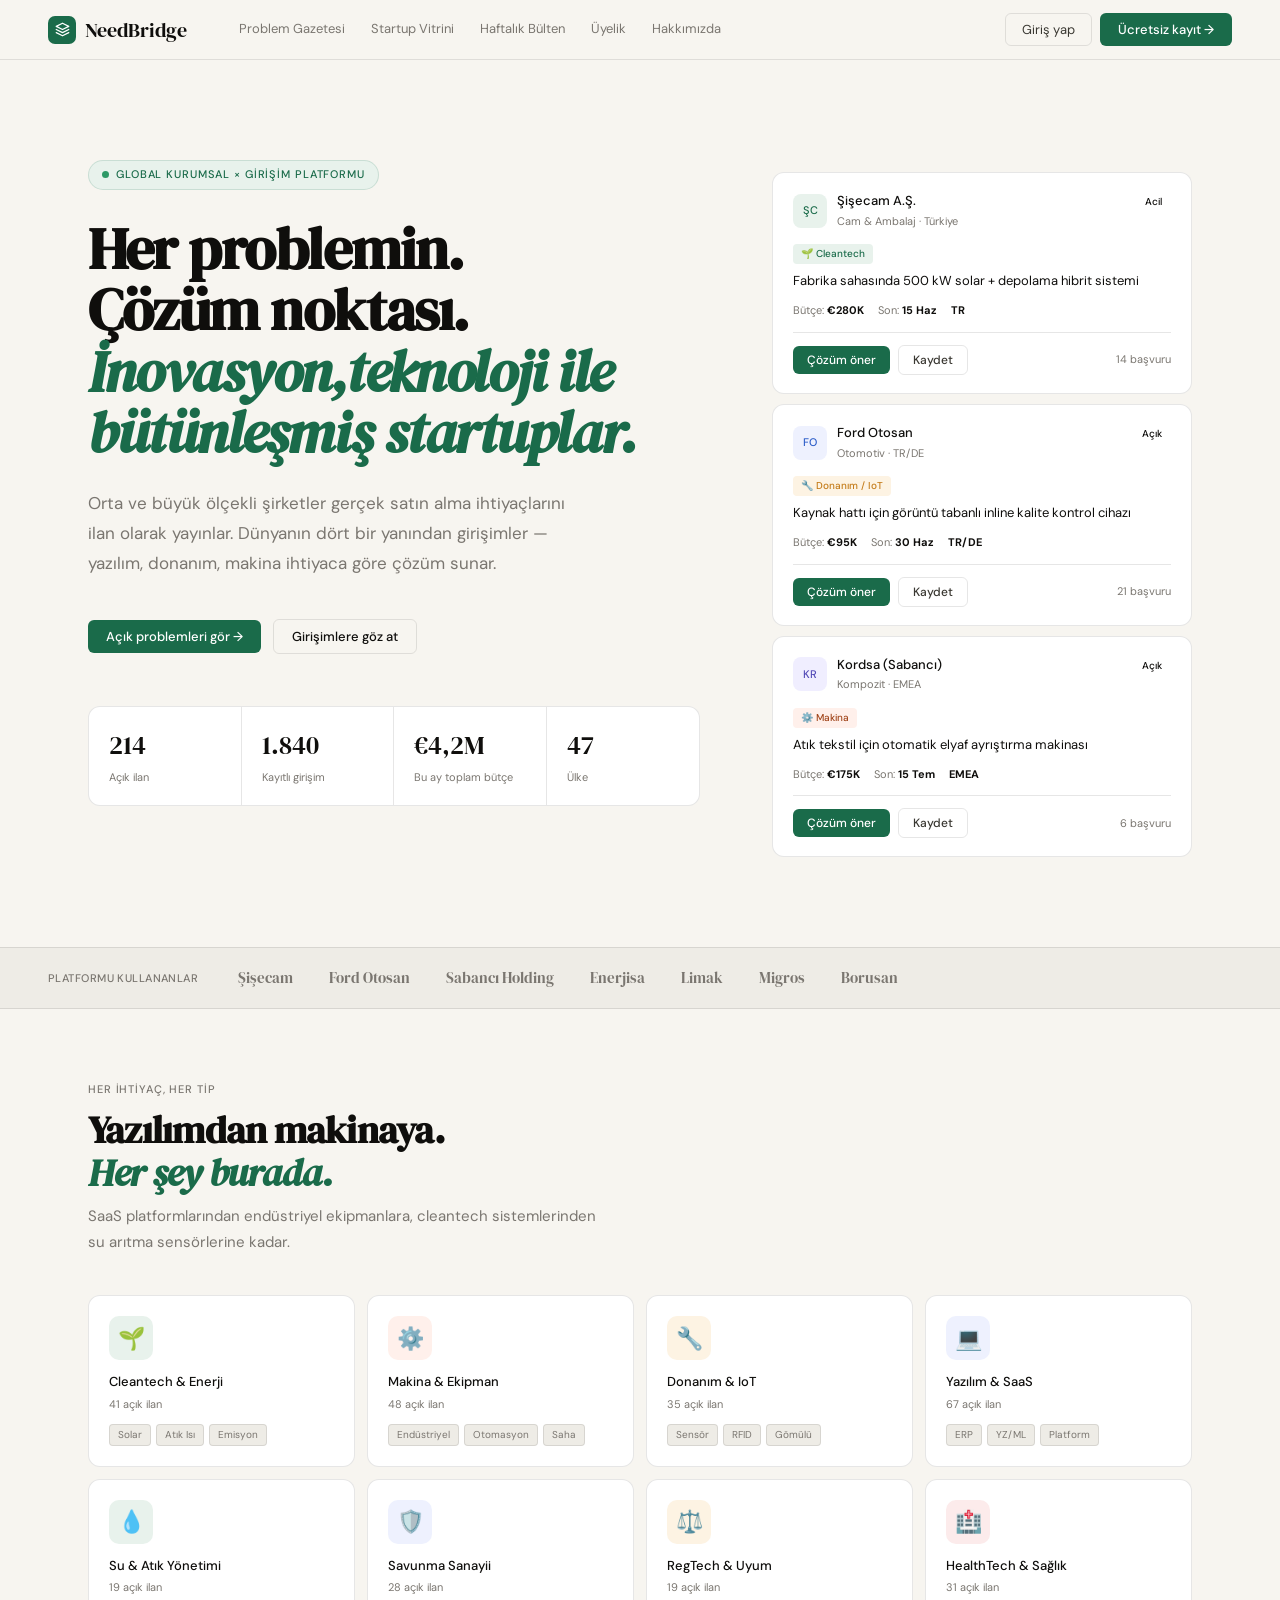
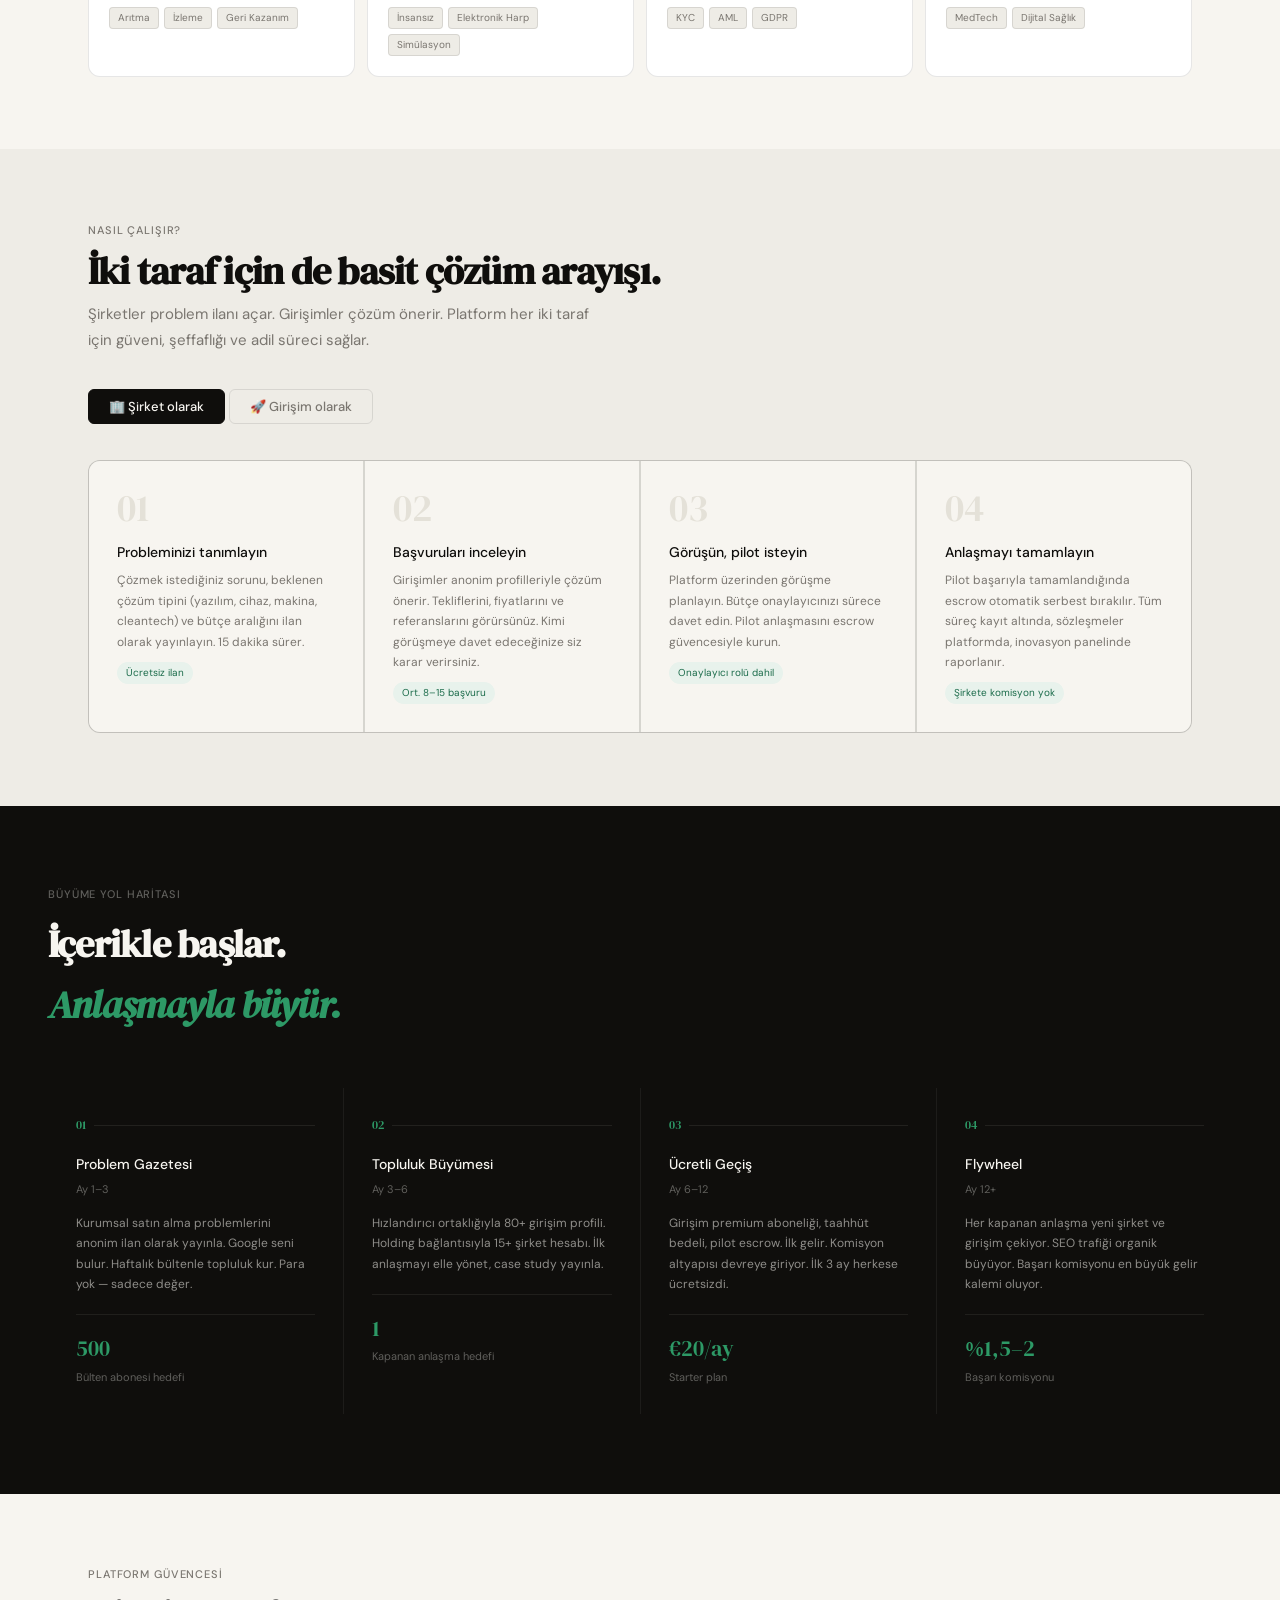
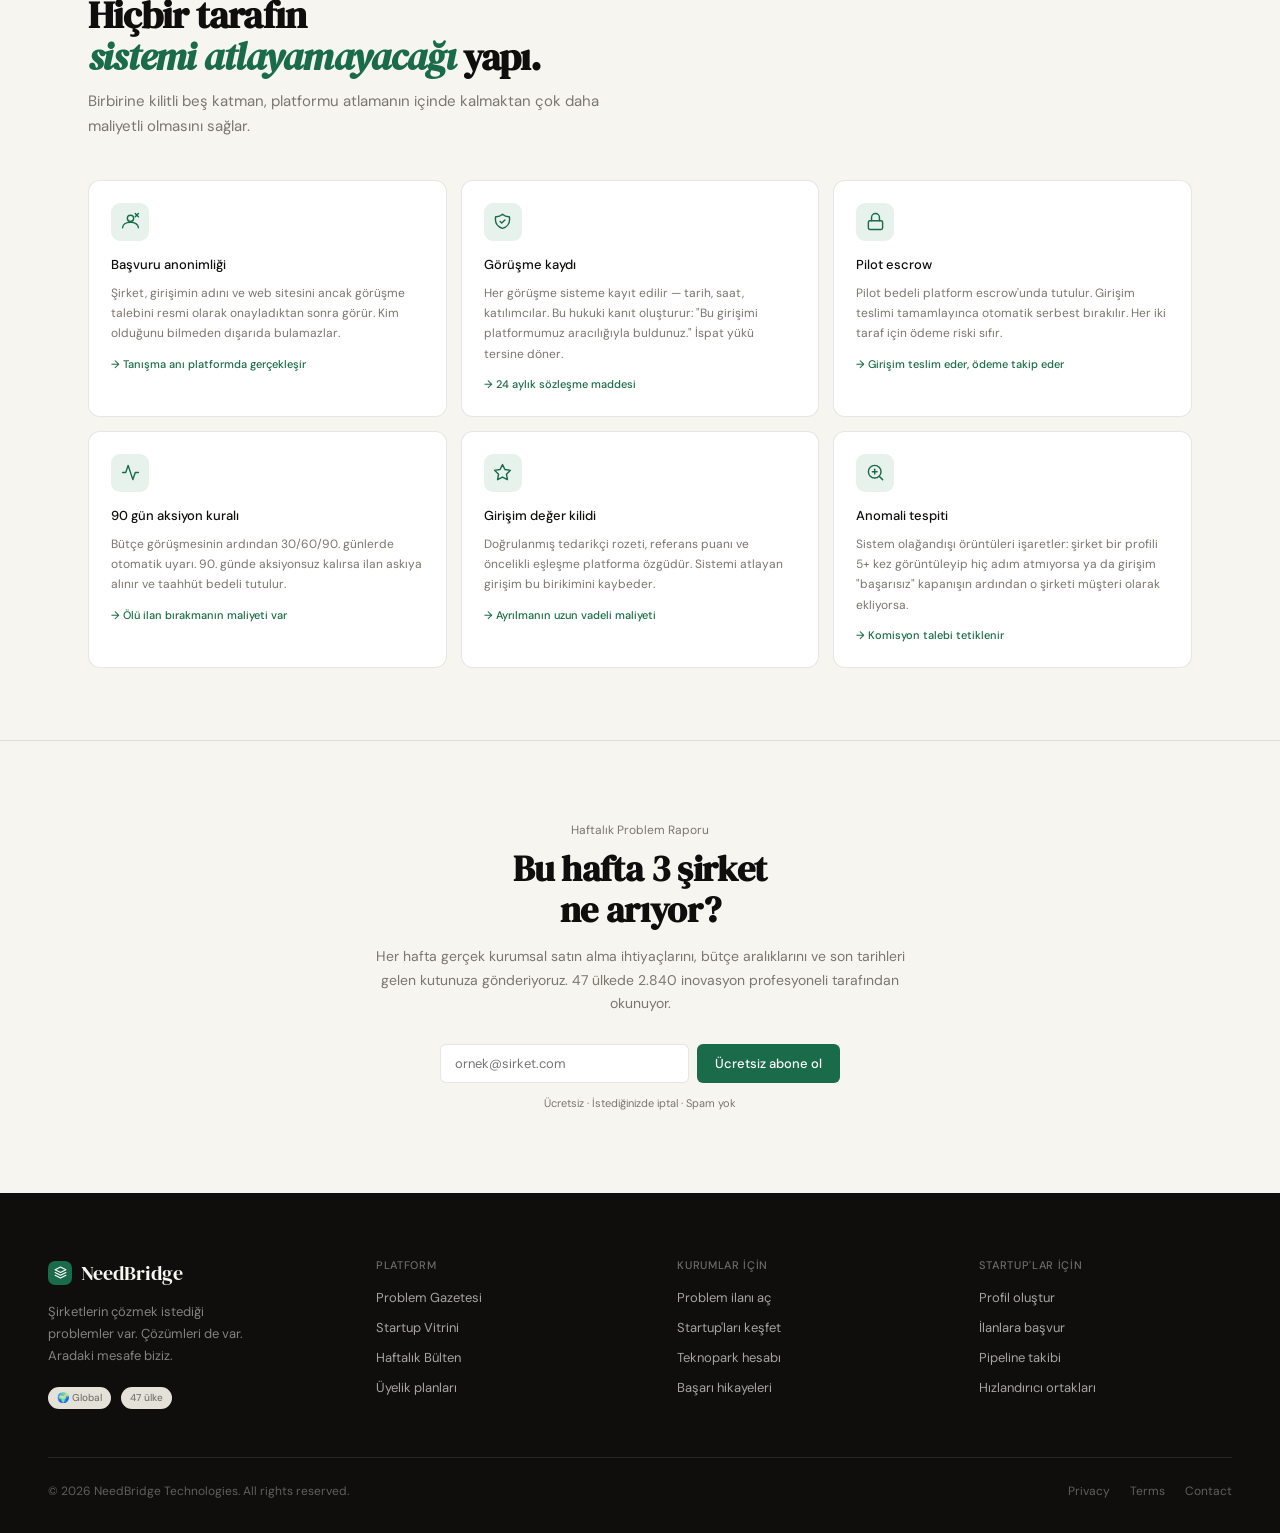
==== commit 72323aed: "Update index.html" ====
--- a/index.html
+++ b/index.html
@@ -160,7 +160,7 @@
   <div class="ts-logos">
     <span class="ts-logo">Şişecam</span><span class="ts-logo">Ford Otosan</span>
     <span class="ts-logo">Sabancı Holding</span><span class="ts-logo">Enerjisa</span>
-    <span class="ts-logo">Limak</span><span class="ts-logo">İSKİ</span>
+    <span class="ts-logo">Limak</span>
     <span class="ts-logo">Migros</span><span class="ts-logo">Borusan</span>
   </div>
 </div>
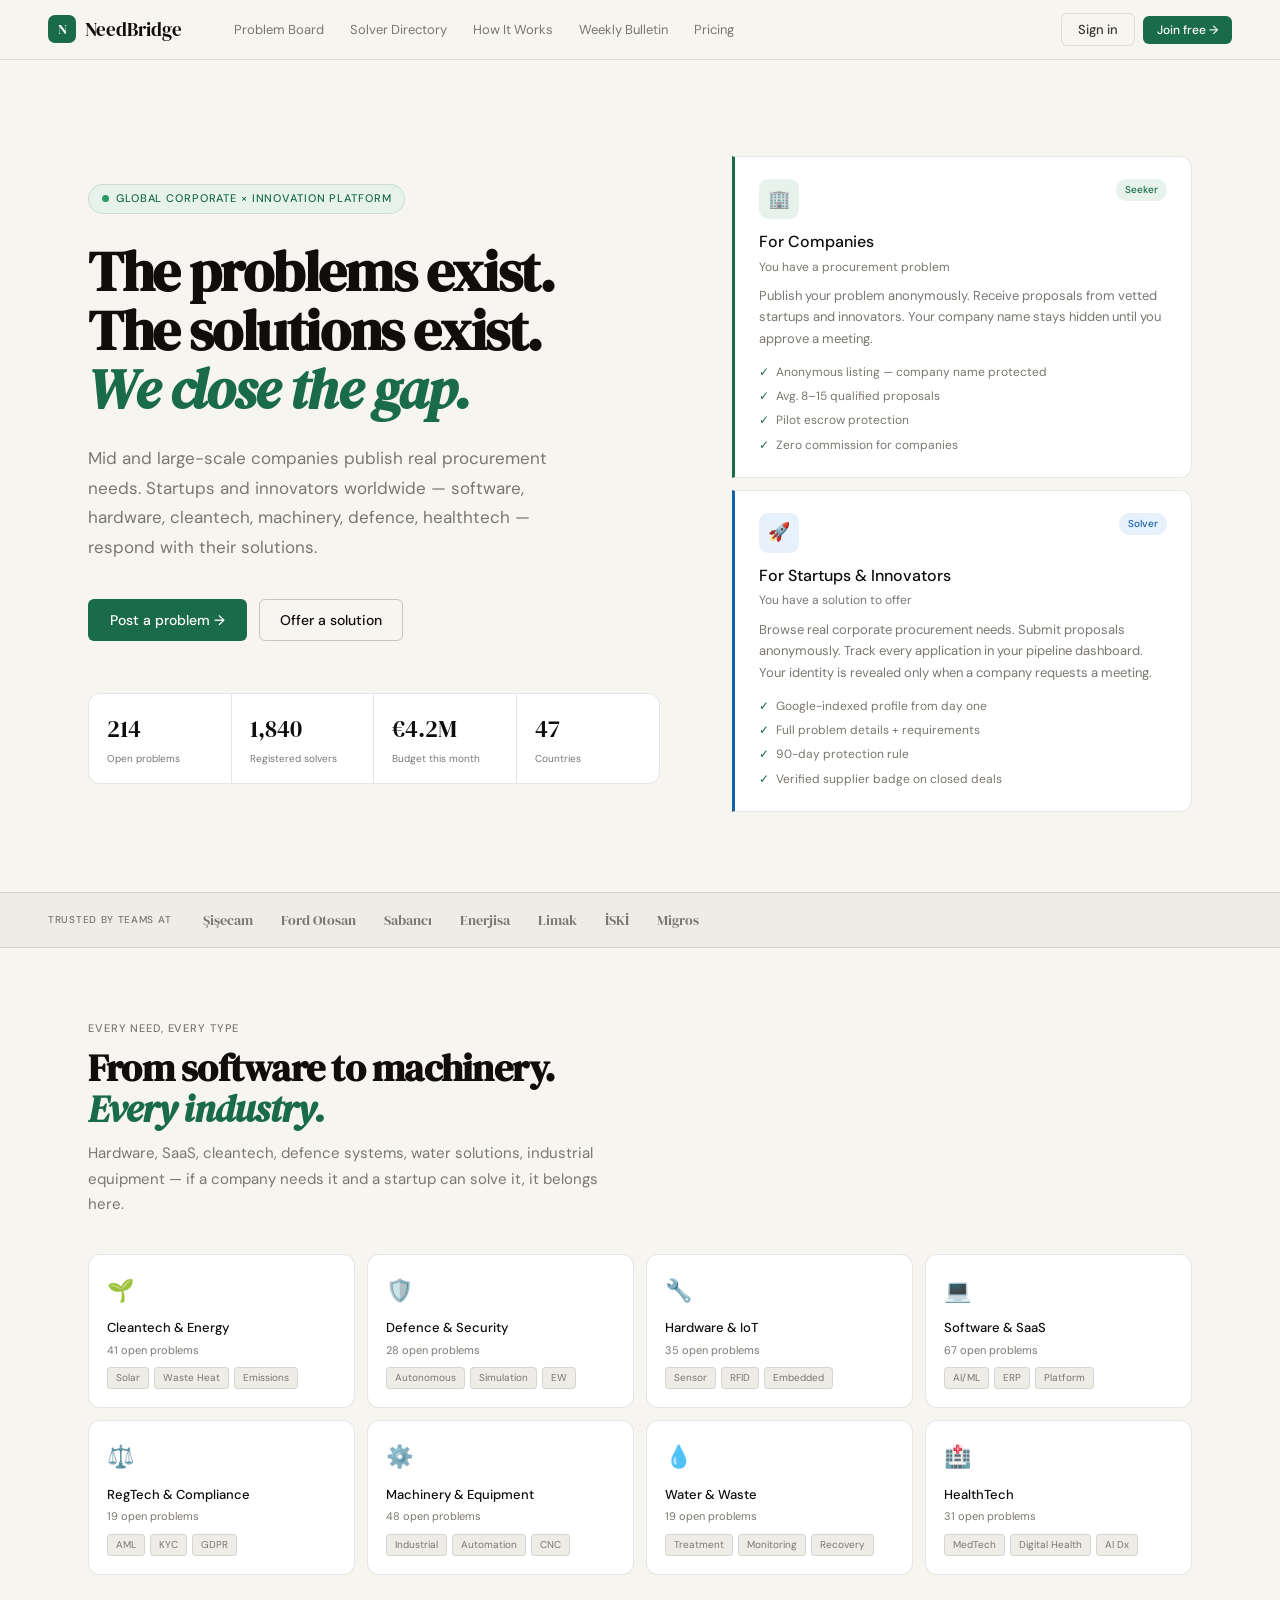
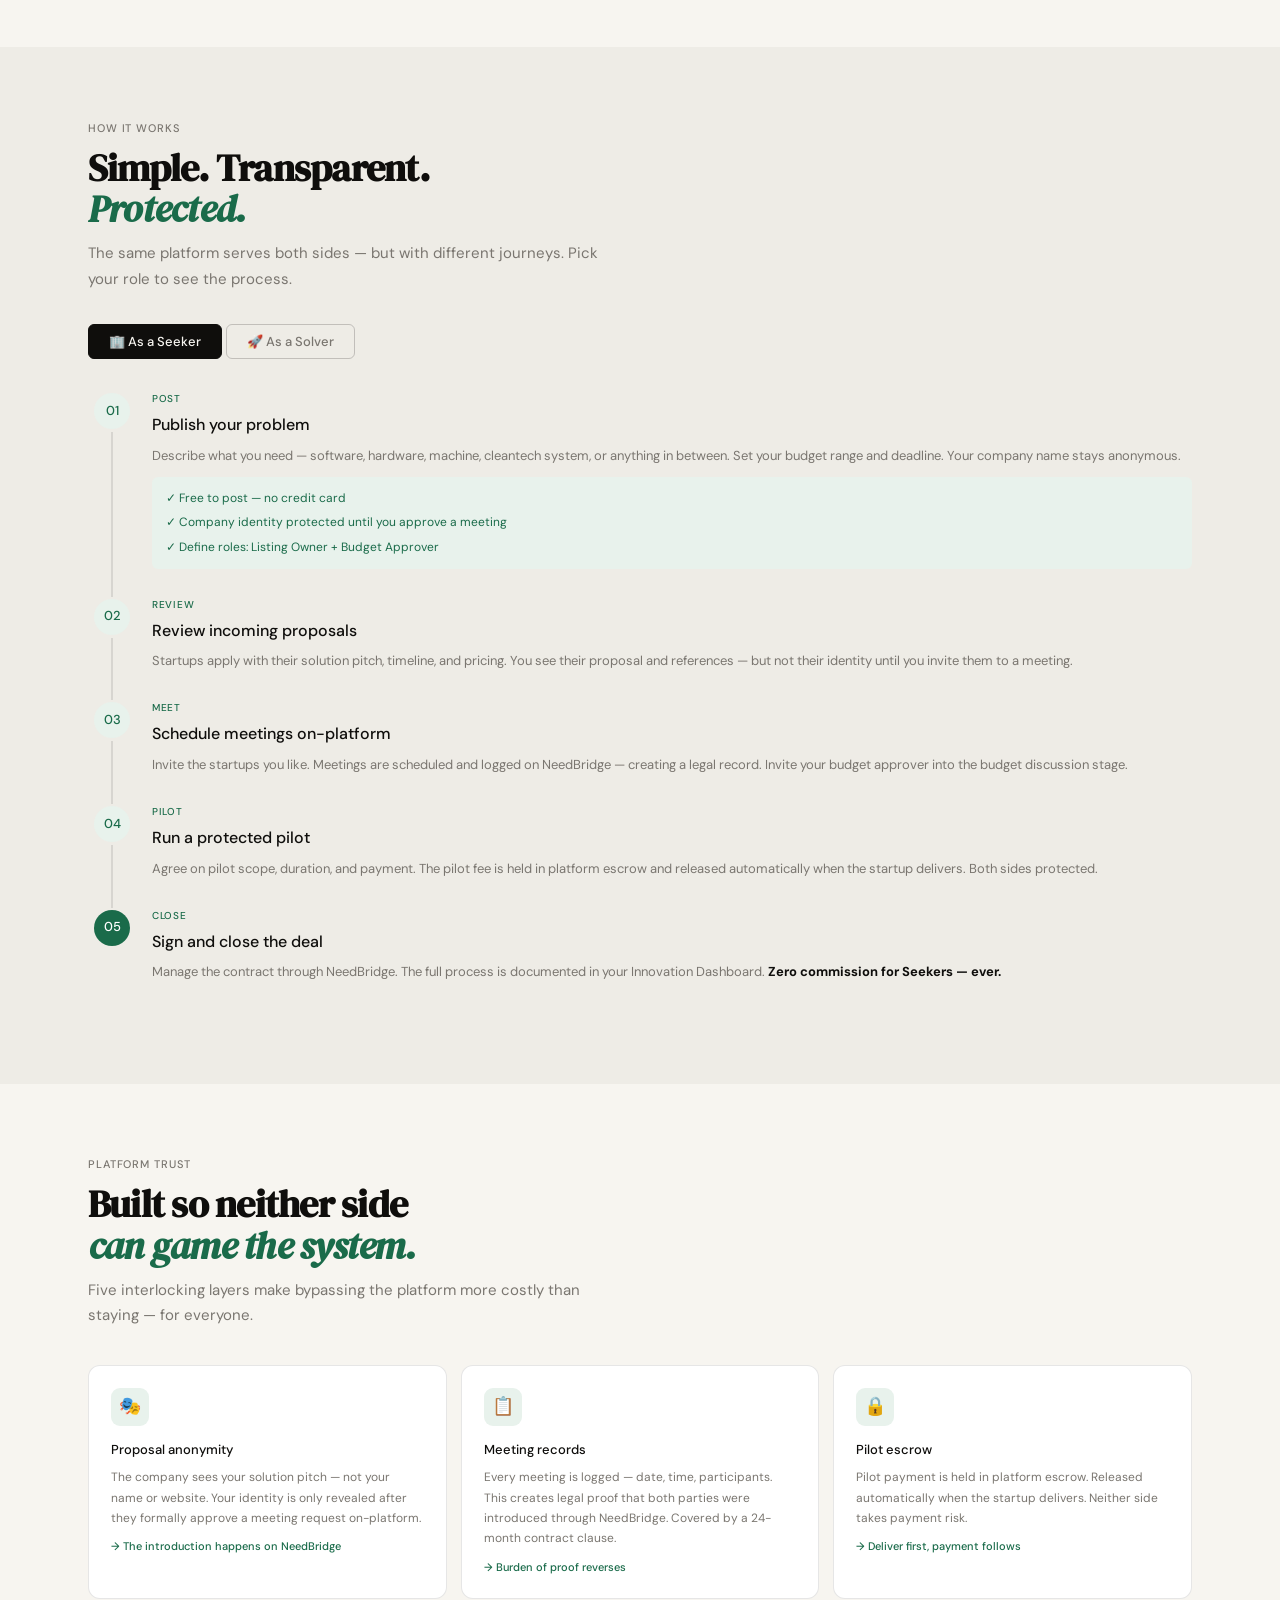
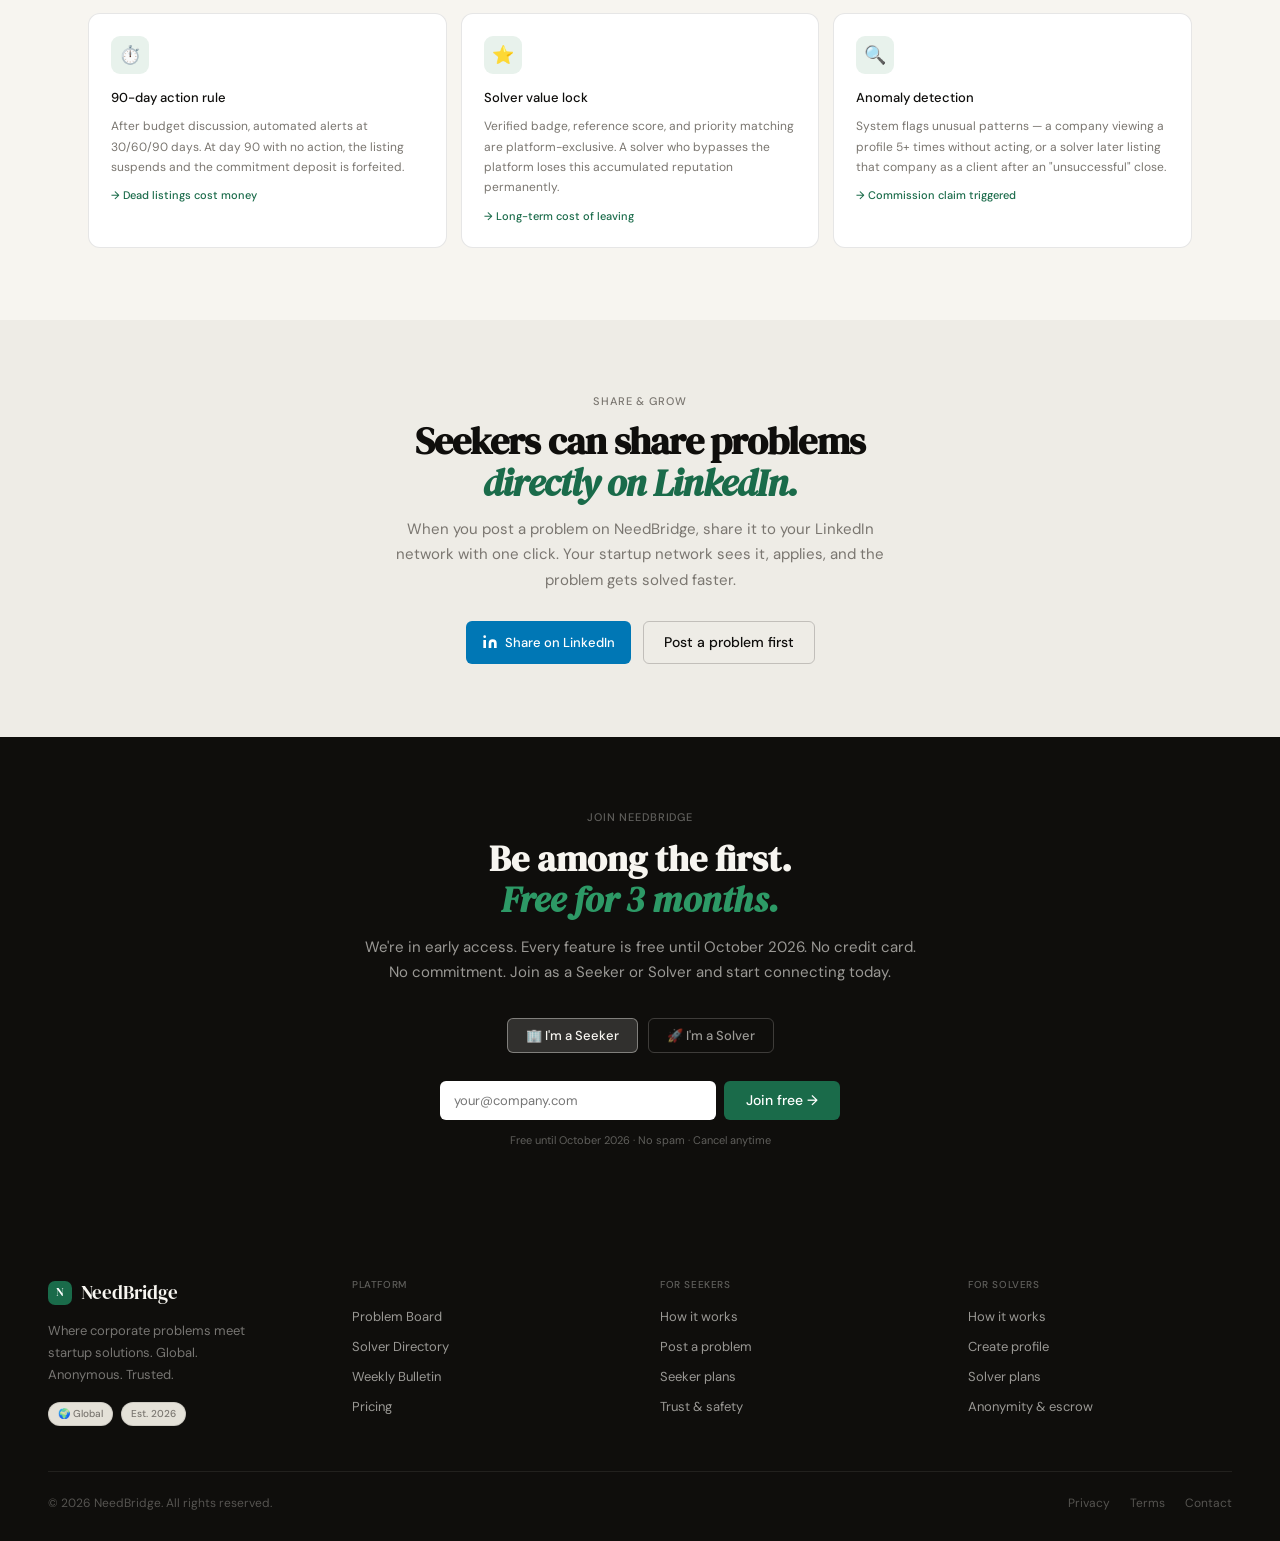
==== commit edf105d5: "v3 production site" ====
--- a/index.html
+++ b/index.html
@@ -1,260 +1,300 @@
 <!DOCTYPE html>
-<html lang="tr">
+<html lang="en">
 <head>
 <meta charset="UTF-8"><meta name="viewport" content="width=device-width,initial-scale=1">
-<title>NeedBridge — İnovasyonun gerçek ihtiyaçlarla buluştuğu yer.</title>
+<title>NeedBridge — Where Corporate Problems Meet Startup Solutions</title>
+<meta name="description" content="NeedBridge connects companies that have unsolved procurement problems with startups and innovators worldwide. Software, hardware, cleantech, machinery and more.">
 <link rel="preconnect" href="https://fonts.googleapis.com">
-<link href="https://fonts.googleapis.com/css2?family=DM+Serif+Display:ital@0;1&family=DM+Sans:ital,wght@0,300;0,400;0,500;1,400&display=swap" rel="stylesheet">
+<link href="https://fonts.googleapis.com/css2?family=DM+Serif+Display:ital@0;1&family=DM+Sans:wght@300;400;500&display=swap" rel="stylesheet">
 <link rel="stylesheet" href="style.css">
 <style>
-.hero{max-width:1200px;margin:0 auto;padding:100px 48px 80px;display:grid;grid-template-columns:1fr 420px;gap:72px;align-items:start}
-.hero-eyebrow{display:inline-flex;align-items:center;gap:7px;font-size:11px;font-weight:500;letter-spacing:.08em;text-transform:uppercase;color:var(--green);background:var(--green-l);border:1px solid rgba(26,107,74,.15);padding:5px 13px;border-radius:20px;margin-bottom:28px}
-.hero-eyebrow::before{content:'';width:7px;height:7px;border-radius:50%;background:var(--green-m)}
-h1.hero-h{font-size:58px;line-height:1.06;letter-spacing:-.025em;margin-bottom:26px;color:var(--ink)}
-h1.hero-h em{font-style:italic;color:var(--green)}
-.hero-desc{font-size:17px;color:var(--ink3);line-height:1.75;margin-bottom:40px;max-width:500px}
-.hero-actions{display:flex;gap:12px;align-items:center;margin-bottom:52px}
-.hero-stats{display:grid;grid-template-columns:repeat(4,1fr);gap:0;border:1px solid var(--line);border-radius:var(--rl);overflow:hidden;background:var(--white)}
-.hstat{padding:18px 20px;border-right:1px solid var(--line)}
-.hstat:last-child{border-right:none}
-.hstat-n{font-family:'DM Serif Display',serif;font-size:26px;color:var(--ink)}
-.hstat-l{font-size:11px;color:var(--ink3);margin-top:3px}
-.hero-right{padding-top:12px}
-.listing-card{background:var(--white);border:1px solid var(--line);border-radius:var(--rl);padding:18px 20px;margin-bottom:10px;transition:border-color .2s,transform .15s}
-.listing-card:hover{border-color:rgba(15,14,12,.2);transform:translateY(-1px)}
-.lc-top{display:flex;justify-content:space-between;align-items:flex-start;margin-bottom:10px}
-.lc-co{display:flex;gap:10px;align-items:center}
-.co-av{width:34px;height:34px;border-radius:8px;display:flex;align-items:center;justify-content:center;font-size:11px;font-weight:500;flex-shrink:0}
-.lc-name{font-size:13px;font-weight:500;color:var(--ink);margin-bottom:1px}
-.lc-sec{font-size:11px;color:var(--ink3)}
-.type-pill{font-size:10px;font-weight:500;padding:2px 8px;border-radius:4px;display:inline-block;margin-bottom:8px}
-.tp-clean{background:var(--green-l);color:var(--green)}
-.tp-hw{background:var(--amber-l);color:var(--amber)}
-.tp-sw{background:var(--blue-l);color:var(--blue)}
-.tp-mach{background:#fff0eb;color:#a0441a}
-.lc-title{font-size:13px;color:var(--ink);line-height:1.45;margin-bottom:11px}
-.lc-meta{display:flex;gap:14px}
-.lm{font-size:11px;color:var(--ink3)}
-.lm strong{color:var(--ink)}
-.lc-foot{display:flex;gap:8px;align-items:center;margin-top:12px;padding-top:12px;border-top:1px solid var(--line)}
-.lc-apps{font-size:11px;color:var(--ink3);margin-left:auto}
-.how-wrap{background:var(--paper2);padding:1px 0}
-.role-tabs{display:flex;gap:4px;margin-bottom:36px}
-.rtab{padding:8px 20px;border-radius:var(--r);font-size:13px;font-weight:500;cursor:pointer;border:1px solid var(--line);background:none;color:var(--ink3);transition:all .15s}
-.rtab.on{background:var(--ink);color:var(--paper);border-color:var(--ink)}
-.how-grid{display:none;grid-template-columns:repeat(4,1fr);gap:2px;background:var(--line);border:1px solid var(--line);border-radius:var(--rl);overflow:hidden}
-.how-grid.on{display:grid}
-.how-cell{background:var(--paper);padding:28px;transition:background .15s}
-.how-cell:hover{background:var(--white)}
-.how-n{font-family:'DM Serif Display',serif;font-size:38px;color:var(--paper3);line-height:1;margin-bottom:14px}
-.how-t{font-size:14px;font-weight:500;margin-bottom:7px}
-.how-b{font-size:12px;color:var(--ink3);line-height:1.7}
-.how-pill{display:inline-block;margin-top:10px;font-size:10px;background:var(--green-l);color:var(--green);padding:3px 9px;border-radius:20px}
-.phase-dark{background:var(--ink);color:var(--paper);padding:80px 48px}
-.phase-inner{max-width:1200px;margin:0 auto}
-.phase-tag{font-size:11px;font-weight:500;letter-spacing:.08em;text-transform:uppercase;color:rgba(247,245,240,.35);margin-bottom:10px}
-.phase-title{font-family:'DM Serif Display',serif;font-size:38px;letter-spacing:-.02em;margin-bottom:52px;color:var(--paper)}
-.phase-title em{font-style:italic;color:var(--green-m)}
-.phases{display:grid;grid-template-columns:repeat(4,1fr);gap:1px;background:rgba(247,245,240,.06)}
-.phase{padding:28px;background:var(--ink);transition:background .15s}
-.phase:hover{background:#1a1915}
-.phase-step{font-family:'DM Serif Display',serif;font-size:12px;color:var(--green-m);margin-bottom:18px;display:flex;align-items:center;gap:8px}
-.phase-step::after{content:'';flex:1;height:1px;background:rgba(247,245,240,.08)}
-.phase-name{font-size:14px;font-weight:500;color:var(--paper);margin-bottom:6px}
-.phase-period{font-size:11px;color:rgba(247,245,240,.35);margin-bottom:14px}
-.phase-desc{font-size:12px;color:rgba(247,245,240,.55);line-height:1.7}
-.phase-kpi{margin-top:20px;padding-top:16px;border-top:1px solid rgba(247,245,240,.07)}
-.kpi-n{font-family:'DM Serif Display',serif;font-size:22px;color:var(--green-m)}
-.kpi-l{font-size:11px;color:rgba(247,245,240,.35);margin-top:2px}
-.cat-grid{display:grid;grid-template-columns:repeat(4,1fr);gap:12px}
-.cat-card{background:var(--white);border:1px solid var(--line);border-radius:var(--rl);padding:20px;transition:border-color .15s,transform .15s;cursor:pointer}
-.cat-card:hover{border-color:rgba(15,14,12,.2);transform:translateY(-2px)}
-.cat-icon{width:44px;height:44px;border-radius:10px;display:flex;align-items:center;justify-content:center;font-size:22px;margin-bottom:12px}
-.cat-name{font-size:13px;font-weight:500;color:var(--ink);margin-bottom:3px}
-.cat-count{font-size:11px;color:var(--ink3);margin-bottom:10px}
-.nl-wrap{border-top:1px solid var(--line);padding:80px 48px;text-align:center}
-.nl-inner{max-width:560px;margin:0 auto}
-.nl-pre{font-size:12px;color:var(--ink3);margin-bottom:8px}
-.nl-h{font-family:'DM Serif Display',serif;font-size:36px;letter-spacing:-.01em;margin-bottom:14px;line-height:1.15}
-.nl-desc{font-size:14px;color:var(--ink3);margin-bottom:28px;line-height:1.7}
-.nl-form{display:flex;gap:8px;max-width:400px;margin:0 auto 12px}
-.nl-input{flex:1;padding:10px 14px;border-radius:var(--r);border:1px solid var(--line);background:var(--white);font-size:13px;font-family:'DM Sans',sans-serif;color:var(--ink);outline:none}
-.nl-input:focus{border-color:var(--green)}
-.nl-note{font-size:11px;color:var(--ink3)}
-.protect-grid{display:grid;grid-template-columns:repeat(3,1fr);gap:14px}
-.protect-card{background:var(--white);border:1px solid var(--line);border-radius:var(--rl);padding:22px;transition:border-color .15s,transform .15s}
-.protect-card:hover{border-color:rgba(15,14,12,.2);transform:translateY(-2px)}
-.pc-icon{width:38px;height:38px;border-radius:9px;background:var(--green-l);display:flex;align-items:center;justify-content:center;margin-bottom:14px}
-.pc-icon svg{width:19px;height:19px;stroke:var(--green);fill:none;stroke-width:1.8;stroke-linecap:round;stroke-linejoin:round}
-.pc-t{font-size:13px;font-weight:500;margin-bottom:7px}
-.pc-b{font-size:12px;color:var(--ink3);line-height:1.7}
-.pc-eff{margin-top:12px;font-size:11px;font-weight:500;color:var(--green)}
+/* HERO */
+.hero { max-width: 1200px; margin: 0 auto; padding: 96px 48px 80px; display: grid; grid-template-columns: 1fr 460px; gap: 72px; align-items: center; }
+.hero-eyebrow { display: inline-flex; align-items: center; gap: 7px; font-size: 11px; font-weight: 500; letter-spacing: .08em; text-transform: uppercase; color: var(--green); background: var(--green-l); border: 1px solid rgba(26,107,74,.15); padding: 5px 13px; border-radius: 20px; margin-bottom: 28px; }
+.hero-eyebrow::before { content: ''; width: 7px; height: 7px; border-radius: 50%; background: var(--green-m); }
+h1.hero-h { font-size: 56px; line-height: 1.06; letter-spacing: -.025em; margin-bottom: 24px; }
+h1.hero-h em { font-style: italic; color: var(--green); }
+.hero-desc { font-size: 17px; color: var(--ink3); line-height: 1.75; margin-bottom: 36px; max-width: 480px; }
+.hero-actions { display: flex; gap: 12px; align-items: center; margin-bottom: 52px; }
+.hero-stats { display: grid; grid-template-columns: repeat(4,1fr); border: 1px solid var(--line); border-radius: var(--rl); overflow: hidden; background: var(--white); }
+.hstat { padding: 16px 18px; border-right: 1px solid var(--line); }
+.hstat:last-child { border-right: none; }
+.hstat-n { font-family: 'DM Serif Display', serif; font-size: 24px; color: var(--ink); }
+.hstat-l { font-size: 10px; color: var(--ink3); margin-top: 2px; }
+
+/* ROLE CARDS */
+.role-cards { display: flex; flex-direction: column; gap: 12px; }
+.role-card { background: var(--white); border: 1px solid var(--line); border-radius: var(--rl); padding: 22px 24px; transition: border-color .2s, transform .15s; cursor: pointer; }
+.role-card:hover { border-color: var(--line2); transform: translateY(-1px); }
+.role-card.seeker { border-left: 3px solid var(--green); border-radius: 0 var(--rl) var(--rl) 0; }
+.role-card.solver { border-left: 3px solid var(--blue); border-radius: 0 var(--rl) var(--rl) 0; }
+.rc-top { display: flex; justify-content: space-between; align-items: flex-start; margin-bottom: 10px; }
+.rc-icon { width: 40px; height: 40px; border-radius: 9px; display: flex; align-items: center; justify-content: center; font-size: 18px; flex-shrink: 0; }
+.rc-title { font-size: 16px; font-weight: 500; color: var(--ink); margin-bottom: 3px; }
+.rc-sub { font-size: 12px; color: var(--ink3); }
+.rc-desc { font-size: 13px; color: var(--ink3); line-height: 1.65; margin-bottom: 14px; }
+.rc-feats { display: flex; flex-direction: column; gap: 5px; }
+.rc-feat { font-size: 12px; color: var(--ink3); display: flex; align-items: center; gap: 7px; }
+.rc-feat::before { content: '✓'; color: var(--green); font-weight: 500; flex-shrink: 0; }
+
+/* HOW SECTION */
+.how-bg { background: var(--paper2); padding: 1px 0; }
+.how-tabs { display: flex; gap: 4px; margin-bottom: 32px; }
+.htab { padding: 8px 20px; border-radius: var(--r); font-size: 13px; font-weight: 500; cursor: pointer; border: 1px solid var(--line2); background: none; color: var(--ink3); transition: all .15s; }
+.htab.on { background: var(--ink); color: var(--paper); border-color: var(--ink); }
+.how-flow { display: none; flex-direction: column; gap: 0; }
+.how-flow.on { display: flex; }
+
+/* CATEGORIES */
+.cat-grid { display: grid; grid-template-columns: repeat(4,1fr); gap: 12px; }
+.cat-card { background: var(--white); border: 1px solid var(--line); border-radius: var(--rl); padding: 18px; cursor: pointer; transition: border-color .15s, transform .15s; text-decoration: none; display: block; }
+.cat-card:hover { border-color: var(--line2); transform: translateY(-2px); }
+.cat-ic { font-size: 22px; margin-bottom: 10px; }
+.cat-nm { font-size: 13px; font-weight: 500; color: var(--ink); margin-bottom: 3px; }
+.cat-ct { font-size: 11px; color: var(--ink3); margin-bottom: 8px; }
+
+/* TRUST */
+.protect-grid { display: grid; grid-template-columns: repeat(3,1fr); gap: 14px; }
+.protect-card { background: var(--white); border: 1px solid var(--line); border-radius: var(--rl); padding: 22px; transition: border-color .15s, transform .15s; }
+.protect-card:hover { border-color: var(--line2); transform: translateY(-2px); }
+.pc-icon { width: 38px; height: 38px; border-radius: 9px; background: var(--green-l); display: flex; align-items: center; justify-content: center; margin-bottom: 14px; font-size: 18px; }
+.pc-t { font-size: 13px; font-weight: 500; margin-bottom: 7px; color: var(--ink); }
+.pc-b { font-size: 12px; color: var(--ink3); line-height: 1.7; }
+.pc-eff { margin-top: 10px; font-size: 11px; font-weight: 500; color: var(--green); }
+
+/* EARLY ACCESS */
+.early-section { background: var(--ink); padding: 72px 48px; text-align: center; }
+.early-inner { max-width: 560px; margin: 0 auto; }
+.early-tag { font-size: 11px; font-weight: 500; letter-spacing: .08em; text-transform: uppercase; color: rgba(247,245,240,.35); margin-bottom: 12px; }
+.early-h { font-family: 'DM Serif Display', serif; font-size: 36px; color: var(--paper); margin-bottom: 14px; line-height: 1.15; }
+.early-h em { font-style: italic; color: var(--green-m); }
+.early-d { font-size: 15px; color: rgba(247,245,240,.6); line-height: 1.7; margin-bottom: 32px; }
+.early-form { display: flex; gap: 8px; max-width: 400px; margin: 0 auto 12px; }
+.early-input { flex: 1; padding: 11px 14px; border-radius: var(--r); border: none; font-size: 13px; font-family: 'DM Sans', sans-serif; color: var(--ink); outline: none; }
+.early-note { font-size: 11px; color: rgba(247,245,240,.35); }
+.early-roles { display: flex; gap: 10px; justify-content: center; margin-bottom: 28px; }
+.early-role { padding: 8px 18px; border-radius: var(--r); font-size: 13px; font-weight: 500; cursor: pointer; border: 1px solid rgba(247,245,240,.2); background: none; color: rgba(247,245,240,.6); transition: all .15s; font-family: 'DM Sans', sans-serif; }
+.early-role.on { background: rgba(247,245,240,.15); color: var(--paper); border-color: rgba(247,245,240,.4); }
 </style>
 </head>
 <body>
 <div id="nav-root"></div>
 
+<!-- HERO -->
 <div style="max-width:1200px;margin:0 auto">
 <div class="hero">
   <div>
-    <div class="hero-eyebrow">Global Kurumsal × Girişim Platformu</div>
-    <h1 class="hero-h">Her problemin.<br>Çözüm noktası.<br><em>İnovasyon,teknoloji ile bütünleşmiş startuplar.</em></h1>
-    <p class="hero-desc">Orta ve büyük ölçekli şirketler gerçek satın alma ihtiyaçlarını ilan olarak yayınlar. Dünyanın dört bir yanından girişimler — yazılım, donanım, makina ihtiyaca göre çözüm sunar.</p>
-    <div class="hero-actions">
-      <button class="btn-primary" onclick="location.href='gazete.html'">Açık problemleri gör →</button>
-      <button class="btn-outline" onclick="location.href='vitrin.html'">Girişimlere göz at</button>
-    </div>
-    <div class="hero-stats">
-      <div class="hstat"><div class="hstat-n">214</div><div class="hstat-l">Açık ilan</div></div>
-      <div class="hstat"><div class="hstat-n">1.840</div><div class="hstat-l">Kayıtlı girişim</div></div>
-      <div class="hstat"><div class="hstat-n">€4,2M</div><div class="hstat-l">Bu ay toplam bütçe</div></div>
-      <div class="hstat"><div class="hstat-n">47</div><div class="hstat-l">Ülke</div></div>
-    </div>
-  </div>
-  <div class="hero-right">
-    <div class="listing-card">
-      <div class="lc-top">
-        <div class="lc-co">
-          <div class="co-av" style="background:#e8f2ec;color:#1a6b4a">ŞC</div>
-          <div><div class="lc-name">Şişecam A.Ş.</div><div class="lc-sec">Cam & Ambalaj · Türkiye</div></div>
-        </div>
-        <span class="badge badge-urgent">Acil</span>
+    <div class="hero-eyebrow anim">Global Corporate × Innovation Platform</div>
+    <h1 class="hero-h anim d1">The problems exist.<br>The solutions exist.<br><em>We close the gap.</em></h1>
+    <p class="hero-desc anim d2">Mid and large-scale companies publish real procurement needs. Startups and innovators worldwide — software, hardware, cleantech, machinery, defence, healthtech — respond with their solutions.</p>
+    <div class="hero-actions anim d3">
+      <a href="join.html?role=seeker" class="btn btn-primary">Post a problem →</a>
+      <a href="join.html?role=solver" class="btn btn-outline">Offer a solution</a>
+    </div>
+    <div class="hero-stats anim d4">
+      <div class="hstat"><div class="hstat-n">214</div><div class="hstat-l">Open problems</div></div>
+      <div class="hstat"><div class="hstat-n">1,840</div><div class="hstat-l">Registered solvers</div></div>
+      <div class="hstat"><div class="hstat-n">€4.2M</div><div class="hstat-l">Budget this month</div></div>
+      <div class="hstat"><div class="hstat-n">47</div><div class="hstat-l">Countries</div></div>
+    </div>
+  </div>
+  <div class="role-cards anim d2">
+    <div class="role-card seeker" onclick="location.href='join.html?role=seeker'">
+      <div class="rc-top">
+        <div class="rc-icon" style="background:#e8f2ec">🏢</div>
+        <span class="badge badge-green">Seeker</span>
       </div>
-      <div><span class="type-pill tp-clean">🌱 Cleantech</span></div>
-      <div class="lc-title">Fabrika sahasında 500 kW solar + depolama hibrit sistemi</div>
-      <div class="lc-meta"><span class="lm">Bütçe: <strong>€280K</strong></span><span class="lm">Son: <strong>15 Haz</strong></span><span class="lm"><strong>TR</strong></span></div>
-      <div class="lc-foot"><button class="btn-sm-green">Çözüm öner</button><button class="btn-sm">Kaydet</button><span class="lc-apps">14 başvuru</span></div>
-    </div>
-    <div class="listing-card">
-      <div class="lc-top">
-        <div class="lc-co">
-          <div class="co-av" style="background:#eef1fe;color:#2b5cc8">FO</div>
-          <div><div class="lc-name">Ford Otosan</div><div class="lc-sec">Otomotiv · TR/DE</div></div>
-        </div>
-        <span class="badge badge-open">Açık</span>
+      <div class="rc-title">For Companies</div>
+      <div class="rc-sub">You have a procurement problem</div>
+      <div class="rc-desc" style="margin-top:8px">Publish your problem anonymously. Receive proposals from vetted startups and innovators. Your company name stays hidden until you approve a meeting.</div>
+      <div class="rc-feats">
+        <div class="rc-feat">Anonymous listing — company name protected</div>
+        <div class="rc-feat">Avg. 8–15 qualified proposals</div>
+        <div class="rc-feat">Pilot escrow protection</div>
+        <div class="rc-feat">Zero commission for companies</div>
       </div>
-      <div><span class="type-pill tp-hw">🔧 Donanım / IoT</span></div>
-      <div class="lc-title">Kaynak hattı için görüntü tabanlı inline kalite kontrol cihazı</div>
-      <div class="lc-meta"><span class="lm">Bütçe: <strong>€95K</strong></span><span class="lm">Son: <strong>30 Haz</strong></span><span class="lm"><strong>TR/DE</strong></span></div>
-      <div class="lc-foot"><button class="btn-sm-green">Çözüm öner</button><button class="btn-sm">Kaydet</button><span class="lc-apps">21 başvuru</span></div>
-    </div>
-    <div class="listing-card">
-      <div class="lc-top">
-        <div class="lc-co">
-          <div class="co-av" style="background:#f0eeff;color:#534AB7">KR</div>
-          <div><div class="lc-name">Kordsa (Sabancı)</div><div class="lc-sec">Kompozit · EMEA</div></div>
-        </div>
-        <span class="badge badge-open">Açık</span>
+    </div>
+    <div class="role-card solver" onclick="location.href='join.html?role=solver'">
+      <div class="rc-top">
+        <div class="rc-icon" style="background:#e6f1fb">🚀</div>
+        <span class="badge badge-blue">Solver</span>
       </div>
-      <div><span class="type-pill tp-mach">⚙️ Makina</span></div>
-      <div class="lc-title">Atık tekstil için otomatik elyaf ayrıştırma makinası</div>
-      <div class="lc-meta"><span class="lm">Bütçe: <strong>€175K</strong></span><span class="lm">Son: <strong>15 Tem</strong></span><span class="lm"><strong>EMEA</strong></span></div>
-      <div class="lc-foot"><button class="btn-sm-green">Çözüm öner</button><button class="btn-sm">Kaydet</button><span class="lc-apps">6 başvuru</span></div>
-    </div>
-  </div>
-</div>
-</div>
-
+      <div class="rc-title">For Startups & Innovators</div>
+      <div class="rc-sub">You have a solution to offer</div>
+      <div class="rc-desc" style="margin-top:8px">Browse real corporate procurement needs. Submit proposals anonymously. Track every application in your pipeline dashboard. Your identity is revealed only when a company requests a meeting.</div>
+      <div class="rc-feats">
+        <div class="rc-feat">Google-indexed profile from day one</div>
+        <div class="rc-feat">Full problem details + requirements</div>
+        <div class="rc-feat">90-day protection rule</div>
+        <div class="rc-feat">Verified supplier badge on closed deals</div>
+      </div>
+    </div>
+  </div>
+</div>
+</div>
+
+<!-- TRUST STRIP -->
 <div class="trust-strip">
-  <span class="ts-label">Platformu kullananlar</span>
+  <span class="ts-label">Trusted by teams at</span>
   <div class="ts-logos">
-    <span class="ts-logo">Şişecam</span><span class="ts-logo">Ford Otosan</span>
-    <span class="ts-logo">Sabancı Holding</span><span class="ts-logo">Enerjisa</span>
+    <span class="ts-logo">Şişecam</span>
+    <span class="ts-logo">Ford Otosan</span>
+    <span class="ts-logo">Sabancı</span>
+    <span class="ts-logo">Enerjisa</span>
     <span class="ts-logo">Limak</span>
-    <span class="ts-logo">Migros</span><span class="ts-logo">Borusan</span>
-  </div>
-</div>
-
+    <span class="ts-logo">İSKİ</span>
+    <span class="ts-logo">Migros</span>
+  </div>
+</div>
+
+<!-- CATEGORIES -->
 <div class="section">
-  <div class="section-tag">Her ihtiyaç, her tip</div>
-  <h2 class="section-title" style="margin-bottom:10px">Yazılımdan makinaya.<br><em>Her şey burada.</em></h2>
-  <p class="section-sub" style="margin-bottom:40px">SaaS platformlarından endüstriyel ekipmanlara, cleantech sistemlerinden su arıtma sensörlerine kadar.</p>
+  <div class="sec-tag">Every need, every type</div>
+  <h2 class="sec-h" style="margin-bottom:10px">From software to machinery.<br><em>Every industry.</em></h2>
+  <p class="sec-d" style="margin-bottom:36px">Hardware, SaaS, cleantech, defence systems, water solutions, industrial equipment — if a company needs it and a startup can solve it, it belongs here.</p>
   <div class="cat-grid">
-    <a href="gazete.html" class="cat-card"><div class="cat-icon" style="background:#e8f2ec">🌱</div><div class="cat-name">Cleantech & Enerji</div><div class="cat-count">41 açık ilan</div><div class="tags"><span class="tag">Solar</span><span class="tag">Atık Isı</span><span class="tag">Emisyon</span></div></a>
-    <a href="gazete.html" class="cat-card"><div class="cat-icon" style="background:#fff0eb">⚙️</div><div class="cat-name">Makina & Ekipman</div><div class="cat-count">48 açık ilan</div><div class="tags"><span class="tag">Endüstriyel</span><span class="tag">Otomasyon</span><span class="tag">Saha</span></div></a>
-    <a href="gazete.html" class="cat-card"><div class="cat-icon" style="background:#fdf3e3">🔧</div><div class="cat-name">Donanım & IoT</div><div class="cat-count">35 açık ilan</div><div class="tags"><span class="tag">Sensör</span><span class="tag">RFID</span><span class="tag">Gömülü</span></div></a>
-    <a href="gazete.html" class="cat-card"><div class="cat-icon" style="background:#eef1fe">💻</div><div class="cat-name">Yazılım & SaaS</div><div class="cat-count">67 açık ilan</div><div class="tags"><span class="tag">ERP</span><span class="tag">YZ/ML</span><span class="tag">Platform</span></div></a>
-    <a href="gazete.html" class="cat-card"><div class="cat-icon" style="background:#e8f2ec">💧</div><div class="cat-name">Su & Atık Yönetimi</div><div class="cat-count">19 açık ilan</div><div class="tags"><span class="tag">Arıtma</span><span class="tag">İzleme</span><span class="tag">Geri Kazanım</span></div></a>
-    <a href="gazete.html" class="cat-card"><div class="cat-icon" style="background:#eef1fe">🛡️</div><div class="cat-name">Savunma Sanayii</div><div class="cat-count">28 açık ilan</div><div class="tags"><span class="tag">İnsansız</span><span class="tag">Elektronik Harp</span><span class="tag">Simülasyon</span></div></a>
-    <a href="gazete.html" class="cat-card"><div class="cat-icon" style="background:#fdf3e3">⚖️</div><div class="cat-name">RegTech & Uyum</div><div class="cat-count">19 açık ilan</div><div class="tags"><span class="tag">KYC</span><span class="tag">AML</span><span class="tag">GDPR</span></div></a>
-    <a href="gazete.html" class="cat-card"><div class="cat-icon" style="background:#FCEBEB">🏥</div><div class="cat-name">HealthTech & Sağlık</div><div class="cat-count">31 açık ilan</div><div class="tags"><span class="tag">MedTech</span><span class="tag">Dijital Sağlık</span></div></a>
-  </div>
-</div>
-
-<div class="how-wrap">
+    <a href="problems.html?cat=cleantech" class="cat-card"><div class="cat-ic">🌱</div><div class="cat-nm">Cleantech & Energy</div><div class="cat-ct">41 open problems</div><div class="tags"><span class="tag">Solar</span><span class="tag">Waste Heat</span><span class="tag">Emissions</span></div></a>
+    <a href="problems.html?cat=defence" class="cat-card"><div class="cat-ic">🛡️</div><div class="cat-nm">Defence & Security</div><div class="cat-ct">28 open problems</div><div class="tags"><span class="tag">Autonomous</span><span class="tag">Simulation</span><span class="tag">EW</span></div></a>
+    <a href="problems.html?cat=hardware" class="cat-card"><div class="cat-ic">🔧</div><div class="cat-nm">Hardware & IoT</div><div class="cat-ct">35 open problems</div><div class="tags"><span class="tag">Sensor</span><span class="tag">RFID</span><span class="tag">Embedded</span></div></a>
+    <a href="problems.html?cat=software" class="cat-card"><div class="cat-ic">💻</div><div class="cat-nm">Software & SaaS</div><div class="cat-ct">67 open problems</div><div class="tags"><span class="tag">AI/ML</span><span class="tag">ERP</span><span class="tag">Platform</span></div></a>
+    <a href="problems.html?cat=regtech" class="cat-card"><div class="cat-ic">⚖️</div><div class="cat-nm">RegTech & Compliance</div><div class="cat-ct">19 open problems</div><div class="tags"><span class="tag">AML</span><span class="tag">KYC</span><span class="tag">GDPR</span></div></a>
+    <a href="problems.html?cat=machinery" class="cat-card"><div class="cat-ic">⚙️</div><div class="cat-nm">Machinery & Equipment</div><div class="cat-ct">48 open problems</div><div class="tags"><span class="tag">Industrial</span><span class="tag">Automation</span><span class="tag">CNC</span></div></a>
+    <a href="problems.html?cat=water" class="cat-card"><div class="cat-ic">💧</div><div class="cat-nm">Water & Waste</div><div class="cat-ct">19 open problems</div><div class="tags"><span class="tag">Treatment</span><span class="tag">Monitoring</span><span class="tag">Recovery</span></div></a>
+    <a href="problems.html?cat=health" class="cat-card"><div class="cat-ic">🏥</div><div class="cat-nm">HealthTech</div><div class="cat-ct">31 open problems</div><div class="tags"><span class="tag">MedTech</span><span class="tag">Digital Health</span><span class="tag">AI Dx</span></div></a>
+  </div>
+</div>
+
+<!-- HOW IT WORKS -->
+<div class="how-bg">
 <div class="section">
-  <div class="section-tag">Nasıl çalışır?</div>
-  <h2 class="section-title" style="margin-bottom:10px">İki taraf için de basit çözüm arayışı.</h2>
-  <p class="section-sub" style="margin-bottom:36px">Şirketler problem ilanı açar. Girişimler çözüm önerir. Platform her iki taraf için güveni, şeffaflığı ve adil süreci sağlar.</p>
-  <div class="role-tabs">
-    <button class="rtab on" onclick="sw('corp',this)">🏢 Şirket olarak</button>
-    <button class="rtab" onclick="sw('startup',this)">🚀 Girişim olarak</button>
-  </div>
-  <div id="hw-corp" class="how-grid on">
-    <div class="how-cell"><div class="how-n">01</div><div class="how-t">Probleminizi tanımlayın</div><div class="how-b">Çözmek istediğiniz sorunu, beklenen çözüm tipini (yazılım, cihaz, makina, cleantech) ve bütçe aralığını ilan olarak yayınlayın. 15 dakika sürer.</div><span class="how-pill">Ücretsiz ilan</span></div>
-    <div class="how-cell"><div class="how-n">02</div><div class="how-t">Başvuruları inceleyin</div><div class="how-b">Girişimler anonim profilleriyle çözüm önerir. Tekliflerini, fiyatlarını ve referanslarını görürsünüz. Kimi görüşmeye davet edeceğinize siz karar verirsiniz.</div><span class="how-pill">Ort. 8–15 başvuru</span></div>
-    <div class="how-cell"><div class="how-n">03</div><div class="how-t">Görüşün, pilot isteyin</div><div class="how-b">Platform üzerinden görüşme planlayın. Bütçe onaylayıcınızı sürece davet edin. Pilot anlaşmasını escrow güvencesiyle kurun.</div><span class="how-pill">Onaylayıcı rolü dahil</span></div>
-    <div class="how-cell"><div class="how-n">04</div><div class="how-t">Anlaşmayı tamamlayın</div><div class="how-b">Pilot başarıyla tamamlandığında escrow otomatik serbest bırakılır. Tüm süreç kayıt altında, sözleşmeler platformda, inovasyon panelinde raporlanır.</div><span class="how-pill">Şirkete komisyon yok</span></div>
-  </div>
-  <div id="hw-startup" class="how-grid">
-    <div class="how-cell"><div class="how-n">01</div><div class="how-t">Profilinizi oluşturun</div><div class="how-b">Çözüm kategorilerinizi, referans projelerinizi ve sektörlerinizi ekleyin. Profiliniz Google'da indexlenir — ilk günden itibaren organik görünürlük.</div><span class="how-pill">Ücretsiz profil</span></div>
-    <div class="how-cell"><div class="how-n">02</div><div class="how-t">İlanlara göz atın</div><div class="how-b">Kategori, bütçe, bölge ve tedarik tipine göre filtreleyin. Kategorinizdeki yeni ilanlar için haftalık e-posta bildirimi alın.</div><span class="how-pill">Akıllı eşleştirme</span></div>
-    <div class="how-cell"><div class="how-n">03</div><div class="how-t">Teklifinizi gönderin</div><div class="how-b">Yapılandırılmış form aracılığıyla teklifinizi gönderin. Kimliğiniz, şirket resmi görüşme talebini onaylayana kadar gizli kalır.</div><span class="how-pill">Anonimlik koruması</span></div>
-    <div class="how-cell"><div class="how-n">04</div><div class="how-t">Pipeline'ınızı takip edin</div><div class="how-b">Pipeline panelinizde her başvurunun aşamasını gerçek zamanlı görün. Şirket 90 gün sessiz kalırsa sistem otomatik uyarı gönderir.</div><span class="how-pill">Sizi koruyan mekanizma</span></div>
-  </div>
-</div>
-</div>
-
-<div class="phase-dark">
-  <div class="phase-inner">
-    <div class="phase-tag">Büyüme yol haritası</div>
-    <h2 class="phase-title">İçerikle başlar.<br><em>Anlaşmayla büyür.</em></h2>
-    <div class="phases">
-      <div class="phase"><div class="phase-step">01</div><div class="phase-name">Problem Gazetesi</div><div class="phase-period">Ay 1–3</div><div class="phase-desc">Kurumsal satın alma problemlerini anonim ilan olarak yayınla. Google seni bulur. Haftalık bültenle topluluk kur. Para yok — sadece değer.</div><div class="phase-kpi"><div class="kpi-n">500</div><div class="kpi-l">Bülten abonesi hedefi</div></div></div>
-      <div class="phase"><div class="phase-step">02</div><div class="phase-name">Topluluk Büyümesi</div><div class="phase-period">Ay 3–6</div><div class="phase-desc">Hızlandırıcı ortaklığıyla 80+ girişim profili. Holding bağlantısıyla 15+ şirket hesabı. İlk anlaşmayı elle yönet, case study yayınla.</div><div class="phase-kpi"><div class="kpi-n">1</div><div class="kpi-l">Kapanan anlaşma hedefi</div></div></div>
-      <div class="phase"><div class="phase-step">03</div><div class="phase-name">Ücretli Geçiş</div><div class="phase-period">Ay 6–12</div><div class="phase-desc">Girişim premium aboneliği, taahhüt bedeli, pilot escrow. İlk gelir. Komisyon altyapısı devreye giriyor. İlk 3 ay herkese ücretsizdi.</div><div class="phase-kpi"><div class="kpi-n">€20/ay</div><div class="kpi-l">Starter plan</div></div></div>
-      <div class="phase"><div class="phase-step">04</div><div class="phase-name">Flywheel</div><div class="phase-period">Ay 12+</div><div class="phase-desc">Her kapanan anlaşma yeni şirket ve girişim çekiyor. SEO trafiği organik büyüyor. Başarı komisyonu en büyük gelir kalemi oluyor.</div><div class="phase-kpi"><div class="kpi-n">%1,5–2</div><div class="kpi-l">Başarı komisyonu</div></div></div>
-    </div>
-  </div>
-</div>
-
+  <div class="sec-tag">How it works</div>
+  <h2 class="sec-h" style="margin-bottom:10px">Simple. Transparent.<br><em>Protected.</em></h2>
+  <p class="sec-d" style="margin-bottom:32px">The same platform serves both sides — but with different journeys. Pick your role to see the process.</p>
+  <div class="how-tabs">
+    <button class="htab on" onclick="swHow('seeker',this)">🏢 As a Seeker</button>
+    <button class="htab" onclick="swHow('solver',this)">🚀 As a Solver</button>
+  </div>
+
+  <div id="how-seeker" class="how-flow on">
+    <div class="how-step">
+      <div class="hs-left"><div class="hs-num" style="background:#e8f2ec;color:#1a6b4a">01</div><div class="hs-line"></div></div>
+      <div class="hs-body"><div class="hs-label" style="color:#1a6b4a">Post</div><div class="hs-title">Publish your problem</div><div class="hs-desc">Describe what you need — software, hardware, machine, cleantech system, or anything in between. Set your budget range and deadline. Your company name stays anonymous.</div><div class="hs-detail" style="background:#e8f2ec;color:#1a6b4a"><div class="hs-detail-row">✓ Free to post — no credit card</div><div class="hs-detail-row">✓ Company identity protected until you approve a meeting</div><div class="hs-detail-row">✓ Define roles: Listing Owner + Budget Approver</div></div></div>
+    </div>
+    <div class="how-step">
+      <div class="hs-left"><div class="hs-num" style="background:#e8f2ec;color:#1a6b4a">02</div><div class="hs-line"></div></div>
+      <div class="hs-body"><div class="hs-label" style="color:#1a6b4a">Review</div><div class="hs-title">Review incoming proposals</div><div class="hs-desc">Startups apply with their solution pitch, timeline, and pricing. You see their proposal and references — but not their identity until you invite them to a meeting.</div></div>
+    </div>
+    <div class="how-step">
+      <div class="hs-left"><div class="hs-num" style="background:#e8f2ec;color:#1a6b4a">03</div><div class="hs-line"></div></div>
+      <div class="hs-body"><div class="hs-label" style="color:#1a6b4a">Meet</div><div class="hs-title">Schedule meetings on-platform</div><div class="hs-desc">Invite the startups you like. Meetings are scheduled and logged on NeedBridge — creating a legal record. Invite your budget approver into the budget discussion stage.</div></div>
+    </div>
+    <div class="how-step">
+      <div class="hs-left"><div class="hs-num" style="background:#e8f2ec;color:#1a6b4a">04</div><div class="hs-line"></div></div>
+      <div class="hs-body"><div class="hs-label" style="color:#1a6b4a">Pilot</div><div class="hs-title">Run a protected pilot</div><div class="hs-desc">Agree on pilot scope, duration, and payment. The pilot fee is held in platform escrow and released automatically when the startup delivers. Both sides protected.</div></div>
+    </div>
+    <div class="how-step">
+      <div class="hs-left"><div class="hs-num" style="background:#1a6b4a;color:#fff">05</div></div>
+      <div class="hs-body"><div class="hs-label" style="color:#1a6b4a">Close</div><div class="hs-title">Sign and close the deal</div><div class="hs-desc">Manage the contract through NeedBridge. The full process is documented in your Innovation Dashboard. <strong style="color:var(--ink)">Zero commission for Seekers — ever.</strong></div></div>
+    </div>
+  </div>
+
+  <div id="how-solver" class="how-flow">
+    <div class="how-step">
+      <div class="hs-left"><div class="hs-num" style="background:#e6f1fb;color:#185fa5">01</div><div class="hs-line"></div></div>
+      <div class="hs-body"><div class="hs-label" style="color:#185fa5">Profile</div><div class="hs-title">Build your profile</div><div class="hs-desc">Add your solution categories, industries, and case studies. Your profile is indexed on Google — organic visibility from day one. Closed deals earn you a Verified Supplier badge.</div></div>
+    </div>
+    <div class="how-step">
+      <div class="hs-left"><div class="hs-num" style="background:#e6f1fb;color:#185fa5">02</div><div class="hs-line"></div></div>
+      <div class="hs-body"><div class="hs-label" style="color:#185fa5">Discover</div><div class="hs-title">Find matching problems</div><div class="hs-desc">Filter by category, budget, region, and solution type. Get weekly email alerts for new problems in your categories. Every listing includes full problem description, technical requirements, and timeline.</div></div>
+    </div>
+    <div class="how-step">
+      <div class="hs-left"><div class="hs-num" style="background:#e6f1fb;color:#185fa5">03</div><div class="hs-line"></div></div>
+      <div class="hs-body"><div class="hs-label" style="color:#185fa5">Apply</div><div class="hs-title">Submit your proposal</div><div class="hs-desc">Send your pricing, timeline, and solution summary via a structured form. Your identity stays anonymous until the company formally requests a meeting.</div><div class="hs-detail" style="background:#e6f1fb;color:#185fa5"><div class="hs-detail-row">✓ Identity hidden until meeting approved</div><div class="hs-detail-row">✓ Company expected to respond within 48 hours</div></div></div>
+    </div>
+    <div class="how-step">
+      <div class="hs-left"><div class="hs-num" style="background:#e6f1fb;color:#185fa5">04</div><div class="hs-line"></div></div>
+      <div class="hs-body"><div class="hs-label" style="color:#185fa5">Track</div><div class="hs-title">Track your pipeline</div><div class="hs-desc">See every application's stage in real time on your pipeline dashboard. If a company goes silent for 90 days, the system alerts them automatically — protecting you from dead listings.</div></div>
+    </div>
+    <div class="how-step">
+      <div class="hs-left"><div class="hs-num" style="background:#185fa5;color:#fff">05</div></div>
+      <div class="hs-body"><div class="hs-label" style="color:#185fa5">Close</div><div class="hs-title">Pilot, deliver, get paid</div><div class="hs-desc">The pilot payment is held in escrow and released when you deliver. Every closed deal adds a verified reference to your profile and increases your visibility to future Seekers.</div></div>
+    </div>
+  </div>
+</div>
+</div>
+
+<!-- TRUST -->
 <div class="section">
-  <div class="section-tag">Platform güvencesi</div>
-  <h2 class="section-title" style="margin-bottom:10px">Hiçbir tarafın<br><em>sistemi atlayamayacağı</em> yapı.</h2>
-  <p class="section-sub" style="margin-bottom:40px">Birbirine kilitli beş katman, platformu atlamanın içinde kalmaktan çok daha maliyetli olmasını sağlar.</p>
+  <div class="sec-tag">Platform trust</div>
+  <h2 class="sec-h" style="margin-bottom:10px">Built so neither side<br><em>can game the system.</em></h2>
+  <p class="sec-d" style="margin-bottom:36px">Five interlocking layers make bypassing the platform more costly than staying — for everyone.</p>
   <div class="protect-grid">
-    <div class="protect-card"><div class="pc-icon"><svg viewBox="0 0 24 24"><circle cx="12" cy="8" r="4"/><path d="M2 20c0-4 4-7 10-7s10 3 10 7"/><line x1="18" y1="2" x2="22" y2="6"/><line x1="22" y1="2" x2="18" y2="6"/></svg></div><div class="pc-t">Başvuru anonimliği</div><div class="pc-b">Şirket, girişimin adını ve web sitesini ancak görüşme talebini resmi olarak onayladıktan sonra görür. Kim olduğunu bilmeden dışarıda bulamazlar.</div><div class="pc-eff">→ Tanışma anı platformda gerçekleşir</div></div>
-    <div class="protect-card"><div class="pc-icon"><svg viewBox="0 0 24 24"><path d="M9 12l2 2 4-4m5.618-4.016A11.955 11.955 0 0112 2.944a11.955 11.955 0 01-8.618 3.04A12.02 12.02 0 003 9c0 5.591 3.824 10.29 9 11.622 5.176-1.332 9-6.03 9-11.622 0-1.042-.133-2.052-.382-3.016z"/></svg></div><div class="pc-t">Görüşme kaydı</div><div class="pc-b">Her görüşme sisteme kayıt edilir — tarih, saat, katılımcılar. Bu hukuki kanıt oluşturur: "Bu girişimi platformumuz aracılığıyla buldunuz." İspat yükü tersine döner.</div><div class="pc-eff">→ 24 aylık sözleşme maddesi</div></div>
-    <div class="protect-card"><div class="pc-icon"><svg viewBox="0 0 24 24"><rect x="3" y="11" width="18" height="11" rx="2"/><path d="M7 11V7a5 5 0 0110 0v4"/></svg></div><div class="pc-t">Pilot escrow</div><div class="pc-b">Pilot bedeli platform escrow'unda tutulur. Girişim teslimi tamamlayınca otomatik serbest bırakılır. Her iki taraf için ödeme riski sıfır.</div><div class="pc-eff">→ Girişim teslim eder, ödeme takip eder</div></div>
-    <div class="protect-card"><div class="pc-icon"><svg viewBox="0 0 24 24"><polyline points="22 12 18 12 15 21 9 3 6 12 2 12"/></svg></div><div class="pc-t">90 gün aksiyon kuralı</div><div class="pc-b">Bütçe görüşmesinin ardından 30/60/90. günlerde otomatik uyarı. 90. günde aksiyonsuz kalırsa ilan askıya alınır ve taahhüt bedeli tutulur.</div><div class="pc-eff">→ Ölü ilan bırakmanın maliyeti var</div></div>
-    <div class="protect-card"><div class="pc-icon"><svg viewBox="0 0 24 24"><path d="M12 2l3.09 6.26L22 9.27l-5 4.87 1.18 6.88L12 17.77l-6.18 3.25L7 14.14 2 9.27l6.91-1.01L12 2z"/></svg></div><div class="pc-t">Girişim değer kilidi</div><div class="pc-b">Doğrulanmış tedarikçi rozeti, referans puanı ve öncelikli eşleşme platforma özgüdür. Sistemi atlayan girişim bu birikimini kaybeder.</div><div class="pc-eff">→ Ayrılmanın uzun vadeli maliyeti</div></div>
-    <div class="protect-card"><div class="pc-icon"><svg viewBox="0 0 24 24"><circle cx="11" cy="11" r="8"/><line x1="21" y1="21" x2="16.65" y2="16.65"/><line x1="11" y1="8" x2="11" y2="14"/><line x1="8" y1="11" x2="14" y2="11"/></svg></div><div class="pc-t">Anomali tespiti</div><div class="pc-b">Sistem olağandışı örüntüleri işaretler: şirket bir profili 5+ kez görüntüleyip hiç adım atmıyorsa ya da girişim "başarısız" kapanışın ardından o şirketi müşteri olarak ekliyorsa.</div><div class="pc-eff">→ Komisyon talebi tetiklenir</div></div>
-  </div>
-</div>
-
-<div class="nl-wrap">
-  <div class="nl-inner">
-    <div class="nl-pre">Haftalık Problem Raporu</div>
-    <h2 class="nl-h">Bu hafta 3 şirket<br>ne arıyor?</h2>
-    <p class="nl-desc">Her hafta gerçek kurumsal satın alma ihtiyaçlarını, bütçe aralıklarını ve son tarihleri gelen kutunuza gönderiyoruz. 47 ülkede 2.840 inovasyon profesyoneli tarafından okunuyor.</p>
-    <div class="nl-form">
-      <input class="nl-input" type="email" placeholder="ornek@sirket.com">
-      <button class="btn-primary">Ücretsiz abone ol</button>
-    </div>
-    <div class="nl-note">Ücretsiz · İstediğinizde iptal · Spam yok</div>
+    <div class="protect-card"><div class="pc-icon">🎭</div><div class="pc-t">Proposal anonymity</div><div class="pc-b">The company sees your solution pitch — not your name or website. Your identity is only revealed after they formally approve a meeting request on-platform.</div><div class="pc-eff">→ The introduction happens on NeedBridge</div></div>
+    <div class="protect-card"><div class="pc-icon">📋</div><div class="pc-t">Meeting records</div><div class="pc-b">Every meeting is logged — date, time, participants. This creates legal proof that both parties were introduced through NeedBridge. Covered by a 24-month contract clause.</div><div class="pc-eff">→ Burden of proof reverses</div></div>
+    <div class="protect-card"><div class="pc-icon">🔒</div><div class="pc-t">Pilot escrow</div><div class="pc-b">Pilot payment is held in platform escrow. Released automatically when the startup delivers. Neither side takes payment risk.</div><div class="pc-eff">→ Deliver first, payment follows</div></div>
+    <div class="protect-card"><div class="pc-icon">⏱️</div><div class="pc-t">90-day action rule</div><div class="pc-b">After budget discussion, automated alerts at 30/60/90 days. At day 90 with no action, the listing suspends and the commitment deposit is forfeited.</div><div class="pc-eff">→ Dead listings cost money</div></div>
+    <div class="protect-card"><div class="pc-icon">⭐</div><div class="pc-t">Solver value lock</div><div class="pc-b">Verified badge, reference score, and priority matching are platform-exclusive. A solver who bypasses the platform loses this accumulated reputation permanently.</div><div class="pc-eff">→ Long-term cost of leaving</div></div>
+    <div class="protect-card"><div class="pc-icon">🔍</div><div class="pc-t">Anomaly detection</div><div class="pc-b">System flags unusual patterns — a company viewing a profile 5+ times without acting, or a solver later listing that company as a client after an "unsuccessful" close.</div><div class="pc-eff">→ Commission claim triggered</div></div>
+  </div>
+</div>
+
+<!-- LINKEDIN -->
+<div style="background:var(--paper2);padding:1px 0">
+<div class="section" style="text-align:center">
+  <div class="sec-tag">Share & grow</div>
+  <h2 class="sec-h" style="margin-bottom:12px">Seekers can share problems<br><em>directly on LinkedIn.</em></h2>
+  <p class="sec-d" style="margin-bottom:28px;margin-left:auto;margin-right:auto;text-align:center">When you post a problem on NeedBridge, share it to your LinkedIn network with one click. Your startup network sees it, applies, and the problem gets solved faster.</p>
+  <div style="display:flex;gap:12px;justify-content:center">
+    <button class="li-btn" onclick="shareOnLinkedIn('I just posted a procurement problem on NeedBridge. Looking for innovative solutions — check it out.')">
+      <svg viewBox="0 0 24 24"><path d="M16 8a6 6 0 016 6v7h-4v-7a2 2 0 00-2-2 2 2 0 00-2 2v7h-4v-7a6 6 0 016-6zM2 9h4v12H2z"/><circle cx="4" cy="4" r="2"/></svg>
+      Share on LinkedIn
+    </button>
+    <a href="join.html?role=seeker" class="btn btn-outline">Post a problem first</a>
+  </div>
+</div>
+</div>
+
+<!-- EARLY ACCESS -->
+<div class="early-section">
+  <div class="early-inner">
+    <div class="early-tag">Join NeedBridge</div>
+    <h2 class="early-h">Be among the first.<br><em>Free for 3 months.</em></h2>
+    <p class="early-d">We're in early access. Every feature is free until October 2026. No credit card. No commitment. Join as a Seeker or Solver and start connecting today.</p>
+    <div class="early-roles">
+      <button class="early-role on" id="role-seeker" onclick="setRole('seeker')">🏢 I'm a Seeker</button>
+      <button class="early-role" id="role-solver" onclick="setRole('solver')">🚀 I'm a Solver</button>
+    </div>
+    <div class="early-form">
+      <input class="early-input" type="email" id="early-email" placeholder="your@company.com">
+      <button class="btn btn-primary" onclick="earlyJoin()">Join free →</button>
+    </div>
+    <div class="early-note">Free until October 2026 · No spam · Cancel anytime</div>
   </div>
 </div>
 
 <div id="footer-root"></div>
 <script src="components.js"></script>
 <script>
-document.getElementById('nav-root').innerHTML = NAV('home');
+document.getElementById('nav-root').innerHTML = NAV('');
 document.getElementById('footer-root').innerHTML = FOOTER();
-function sw(role,btn){
-  document.querySelectorAll('.rtab').forEach(b=>b.classList.remove('on'));
-  document.querySelectorAll('.how-grid').forEach(g=>g.classList.remove('on'));
+
+function swHow(role, btn) {
+  document.querySelectorAll('.htab').forEach(b => b.classList.remove('on'));
+  document.querySelectorAll('.how-flow').forEach(f => f.classList.remove('on'));
   btn.classList.add('on');
-  document.getElementById('hw-'+role).classList.add('on');
+  document.getElementById('how-' + role).classList.add('on');
+}
+
+let selectedRole = 'seeker';
+function setRole(r) {
+  selectedRole = r;
+  document.getElementById('role-seeker').classList.toggle('on', r === 'seeker');
+  document.getElementById('role-solver').classList.toggle('on', r === 'solver');
+}
+function earlyJoin() {
+  const email = document.getElementById('early-email').value;
+  if (!email) return;
+  location.href = `join.html?role=${selectedRole}&email=${encodeURIComponent(email)}`;
 }
 </script>
 </body>
--- a/style.css
+++ b/style.css
@@ -1,4 +1,4 @@
-@import url('https://fonts.googleapis.com/css2?family=DM+Serif+Display:ital@0;1&family=DM+Sans:ital,wght@0,300;0,400;0,500;1,400&display=swap');
+@import url('https://fonts.googleapis.com/css2?family=DM+Serif+Display:ital@0;1&family=DM+Sans:wght@300;400;500&display=swap');
 
 :root {
   --ink:       #0f0e0c;
@@ -13,105 +13,257 @@
   --green-m:   #2d9966;
   --amber:     #c47c1a;
   --amber-l:   #fdf3e3;
-  --blue:      #2b5cc8;
-  --blue-l:    #eef1fe;
-  --red:       #b83232;
-  --red-l:     #fdeaea;
-  --line:      rgba(15,14,12,0.1);
+  --blue:      #185fa5;
+  --blue-l:    #e6f1fb;
+  --red:       #a32d2d;
+  --red-l:     #fcebeb;
+  --line:      rgba(15,14,12,0.10);
+  --line2:     rgba(15,14,12,0.20);
   --r:         6px;
   --rl:        12px;
-}
-
-*{box-sizing:border-box;margin:0;padding:0}
-html{scroll-behavior:smooth}
-body{font-family:'DM Sans',sans-serif;background:var(--paper);color:var(--ink);font-size:15px;line-height:1.6}
-h1,h2,h3,.serif{font-family:'DM Serif Display',serif}
-a{color:inherit;text-decoration:none}
-img{display:block;max-width:100%}
-button{font-family:'DM Sans',sans-serif;cursor:pointer}
+  --rxl:       16px;
+}
+
+*, *::before, *::after { box-sizing: border-box; margin: 0; padding: 0; }
+html { scroll-behavior: smooth; }
+body { font-family: 'DM Sans', sans-serif; background: var(--paper); color: var(--ink); font-size: 15px; line-height: 1.6; -webkit-font-smoothing: antialiased; }
+h1,h2,h3,h4 { font-family: 'DM Serif Display', serif; }
+a { color: inherit; text-decoration: none; }
+img { display: block; max-width: 100%; }
+button { font-family: 'DM Sans', sans-serif; cursor: pointer; }
+input, textarea, select { font-family: 'DM Sans', sans-serif; }
 
 /* NAV */
-.nav{position:sticky;top:0;z-index:100;background:rgba(247,245,240,.95);backdrop-filter:blur(8px);border-bottom:1px solid var(--line);padding:0 48px;height:60px;display:flex;align-items:center;gap:0}
-.nav-logo{font-family:'DM Serif Display',serif;font-size:20px;color:var(--ink);display:flex;align-items:center;gap:9px;margin-right:40px;text-decoration:none;flex-shrink:0}
-.logo-mark{width:28px;height:28px;background:var(--green);border-radius:7px;display:flex;align-items:center;justify-content:center}
-.logo-mark svg{width:15px;height:15px;fill:none;stroke:#fff;stroke-width:2;stroke-linecap:round;stroke-linejoin:round}
-.nav-links{display:flex;gap:2px;flex:1}
-.nav-link{font-size:13px;color:var(--ink3);padding:6px 12px;border-radius:var(--r);transition:color .15s,background .15s;white-space:nowrap}
-.nav-link:hover{color:var(--ink);background:var(--paper2)}
-.nav-link.active{color:var(--ink);font-weight:500;background:var(--paper2)}
-.nav-right{display:flex;gap:8px;align-items:center;margin-left:auto}
-.btn-ghost{font-size:13px;color:var(--ink2);border:1px solid var(--line);padding:7px 16px;border-radius:var(--r);background:none;transition:border-color .15s}
-.btn-ghost:hover{border-color:var(--ink3)}
-.btn-primary{font-size:13px;font-weight:500;background:var(--green);color:#fff;padding:8px 18px;border-radius:var(--r);border:none;transition:background .15s}
-.btn-primary:hover{background:var(--green-m)}
-.btn-outline{font-size:13px;font-weight:500;background:none;color:var(--ink);border:1px solid var(--line);padding:8px 18px;border-radius:var(--r);transition:border-color .15s}
-.btn-outline:hover{border-color:var(--ink3)}
-.btn-sm{font-size:12px;font-weight:500;padding:6px 14px;border-radius:var(--r);border:1px solid var(--line);background:none;color:var(--ink2);transition:border-color .15s}
-.btn-sm:hover{border-color:var(--ink3)}
-.btn-sm-green{font-size:12px;font-weight:500;padding:6px 14px;border-radius:var(--r);border:none;background:var(--green);color:#fff}
+.nav {
+  position: sticky; top: 0; z-index: 100;
+  background: rgba(247,245,240,.96); backdrop-filter: blur(10px);
+  border-bottom: 1px solid var(--line);
+  padding: 0 48px; height: 60px;
+  display: flex; align-items: center; gap: 4px;
+}
+.nav-logo {
+  font-family: 'DM Serif Display', serif;
+  font-size: 19px; color: var(--ink);
+  display: flex; align-items: center; gap: 9px;
+  margin-right: 36px; text-decoration: none; flex-shrink: 0;
+}
+.logo-mark {
+  width: 28px; height: 28px; background: var(--green);
+  border-radius: 7px; display: flex; align-items: center;
+  justify-content: center; font-size: 14px; color: #fff;
+}
+.nav-links { display: flex; gap: 2px; flex: 1; }
+.nav-link {
+  font-size: 13px; color: var(--ink3);
+  padding: 6px 12px; border-radius: var(--r);
+  transition: all .15s; border: none; background: none;
+  white-space: nowrap; cursor: pointer;
+}
+.nav-link:hover, .nav-link.active {
+  color: var(--ink); background: var(--paper2); font-weight: 500;
+}
+.nav-right { display: flex; gap: 8px; align-items: center; margin-left: auto; }
+
+/* BUTTONS */
+.btn {
+  display: inline-flex; align-items: center; gap: 7px;
+  font-family: 'DM Sans', sans-serif; font-weight: 500;
+  border-radius: var(--r); border: none; cursor: pointer;
+  transition: all .15s; white-space: nowrap; text-decoration: none;
+}
+.btn-primary { background: var(--green); color: #fff; padding: 10px 22px; font-size: 14px; }
+.btn-primary:hover { background: var(--green-m); }
+.btn-outline { background: none; color: var(--ink); border: 1px solid var(--line2); padding: 9px 20px; font-size: 14px; }
+.btn-outline:hover { border-color: var(--ink3); }
+.btn-ghost { background: none; color: var(--ink2); border: 1px solid var(--line); padding: 7px 16px; font-size: 13px; }
+.btn-ghost:hover { border-color: var(--ink3); }
+.btn-sm { padding: 6px 14px; font-size: 12px; }
+.btn-dark { background: var(--ink); color: var(--paper); padding: 10px 22px; font-size: 14px; }
+.btn-dark:hover { background: var(--ink2); }
 
 /* BADGES */
-.badge{font-size:10px;font-weight:500;padding:3px 9px;border-radius:20px;display:inline-block;white-space:nowrap}
-.badge-green{background:var(--green-l);color:var(--green)}
-.badge-amber{background:var(--amber-l);color:var(--amber)}
-.badge-blue{background:var(--blue-l);color:var(--blue)}
-.badge-red{background:var(--red-l);color:var(--red)}
-.badge-gray{background:var(--paper3);color:var(--ink3)}
-.badge-dark{background:var(--ink2);color:var(--paper)}
-
-/* SECTION WRAPPER */
-.section{padding:72px 48px;max-width:1200px;margin:0 auto}
-.section-full{padding:72px 48px}
-.section-tag{font-size:11px;font-weight:500;letter-spacing:.08em;text-transform:uppercase;color:var(--ink3);margin-bottom:10px}
-.section-title{font-size:38px;line-height:1.12;letter-spacing:-.02em;margin-bottom:14px}
-.section-title em{font-style:italic;color:var(--green)}
-.section-sub{font-size:15px;color:var(--ink3);line-height:1.7;max-width:520px}
+.badge {
+  display: inline-flex; align-items: center; gap: 4px;
+  font-size: 10px; font-weight: 500; padding: 3px 9px;
+  border-radius: 20px; white-space: nowrap;
+}
+.badge-green  { background: var(--green-l); color: var(--green); }
+.badge-amber  { background: var(--amber-l); color: var(--amber); }
+.badge-blue   { background: var(--blue-l);  color: var(--blue);  }
+.badge-red    { background: var(--red-l);   color: var(--red);   }
+.badge-dark   { background: var(--ink2);    color: var(--paper); }
+.badge-gray   { background: var(--paper3);  color: var(--ink3); border: 1px solid var(--line); }
+.badge-new    { background: var(--green-l); color: var(--green); }
+
+/* TAGS */
+.tag { font-size: 10px; padding: 2px 8px; border-radius: 4px; background: var(--paper2); color: var(--ink3); border: 1px solid var(--line); }
+.tags { display: flex; gap: 5px; flex-wrap: wrap; }
 
 /* CARDS */
-.card{background:var(--white);border:1px solid var(--line);border-radius:var(--rl);padding:20px 22px;transition:border-color .2s,transform .2s}
-.card:hover{border-color:rgba(15,14,12,.2);transform:translateY(-2px)}
-.card-muted{background:var(--paper2);border:1px solid var(--line);border-radius:var(--rl);padding:20px 22px}
-
-/* TAGS */
-.tags{display:flex;gap:5px;flex-wrap:wrap}
-.tag{font-size:10px;padding:2px 8px;border-radius:4px;background:var(--paper2);color:var(--ink3);border:1px solid var(--line)}
+.card { background: var(--white); border: 1px solid var(--line); border-radius: var(--rl); padding: 20px 22px; }
+.card:hover { border-color: var(--line2); }
+.card-muted { background: var(--paper2); border: 1px solid var(--line); border-radius: var(--rl); padding: 20px 22px; }
+
+/* SECTION */
+.section { padding: 72px 48px; max-width: 1200px; margin: 0 auto; }
+.section-full { padding: 72px 48px; }
+.sec-tag { font-size: 11px; font-weight: 500; letter-spacing: .08em; text-transform: uppercase; color: var(--ink3); margin-bottom: 10px; }
+.sec-h { font-size: 38px; line-height: 1.1; letter-spacing: -.02em; margin-bottom: 14px; }
+.sec-h em { font-style: italic; color: var(--green); }
+.sec-d { font-size: 15px; color: var(--ink3); line-height: 1.7; max-width: 520px; }
+
+/* TRUST STRIP */
+.trust-strip { border-top: 1px solid var(--line); border-bottom: 1px solid var(--line); background: var(--paper2); padding: 16px 48px; display: flex; align-items: center; gap: 32px; overflow: hidden; }
+.ts-label { font-size: 10px; font-weight: 500; letter-spacing: .07em; text-transform: uppercase; color: var(--ink3); flex-shrink: 0; }
+.ts-logos { display: flex; gap: 28px; flex-wrap: wrap; align-items: center; }
+.ts-logo { font-family: 'DM Serif Display', serif; font-size: 14px; color: var(--ink3); }
+
+/* FREE BANNER */
+.free-banner { background: var(--green-l); border: 1px solid rgba(26,107,74,.15); border-radius: var(--r); padding: 10px 16px; font-size: 12px; color: var(--green); display: flex; align-items: center; gap: 8px; margin-bottom: 16px; }
+
+/* LOCK OVERLAY */
+.locked-wrap { position: relative; overflow: hidden; border-radius: var(--rl); }
+.locked-overlay {
+  position: absolute; inset: 0;
+  background: linear-gradient(to bottom, rgba(247,245,240,0) 0%, rgba(247,245,240,.92) 40%, rgba(247,245,240,1) 100%);
+  display: flex; flex-direction: column; align-items: center; justify-content: flex-end;
+  padding-bottom: 32px; z-index: 2;
+}
+.lock-box { text-align: center; }
+.lock-icon { font-size: 24px; margin-bottom: 10px; }
+.lock-title { font-size: 15px; font-weight: 500; color: var(--ink); margin-bottom: 6px; }
+.lock-sub { font-size: 13px; color: var(--ink3); margin-bottom: 16px; }
+
+/* DARK SECTION */
+.dark-section { background: var(--ink); color: var(--paper); padding: 72px 48px; }
+.dark-inner { max-width: 1200px; margin: 0 auto; }
+.dark-tag { font-size: 11px; font-weight: 500; letter-spacing: .08em; text-transform: uppercase; color: rgba(247,245,240,.35); margin-bottom: 10px; }
+.dark-h { font-family: 'DM Serif Display', serif; font-size: 38px; letter-spacing: -.02em; margin-bottom: 14px; color: var(--paper); }
+.dark-h em { font-style: italic; color: var(--green-m); }
+.dark-d { font-size: 15px; color: rgba(247,245,240,.6); line-height: 1.7; max-width: 520px; }
 
 /* FOOTER */
-footer{background:var(--ink);color:var(--paper);padding:64px 48px 32px}
-.footer-inner{max-width:1200px;margin:0 auto}
-.footer-grid{display:grid;grid-template-columns:280px 1fr 1fr 1fr;gap:48px;margin-bottom:48px}
-.footer-logo{font-family:'DM Serif Display',serif;font-size:20px;display:flex;align-items:center;gap:9px;margin-bottom:12px;color:var(--paper)}
-.footer-desc{font-size:13px;color:rgba(247,245,240,.5);line-height:1.7;max-width:220px}
-.footer-col-title{font-size:11px;font-weight:500;letter-spacing:.06em;text-transform:uppercase;color:rgba(247,245,240,.4);margin-bottom:14px}
-.footer-link{display:block;font-size:13px;color:rgba(247,245,240,.65);margin-bottom:9px;transition:color .15s}
-.footer-link:hover{color:var(--paper)}
-.footer-bottom{border-top:1px solid rgba(247,245,240,.1);padding-top:24px;display:flex;justify-content:space-between;align-items:center}
-.footer-copy{font-size:12px;color:rgba(247,245,240,.35)}
-.footer-legal{display:flex;gap:20px}
-.footer-legal a{font-size:12px;color:rgba(247,245,240,.35);transition:color .15s}
-.footer-legal a:hover{color:rgba(247,245,240,.7)}
-
-/* DIVIDER */
-.divider{border:none;border-top:1px solid var(--line);margin:24px 0}
-
-/* TRUST STRIP */
-.trust-strip{border-top:1px solid var(--line);border-bottom:1px solid var(--line);background:var(--paper2);padding:18px 48px;display:flex;align-items:center;gap:40px;overflow:hidden}
-.ts-label{font-size:11px;color:var(--ink3);white-space:nowrap;flex-shrink:0;font-weight:500;letter-spacing:.04em;text-transform:uppercase}
-.ts-logos{display:flex;gap:36px;align-items:center}
-.ts-logo{font-family:'DM Serif Display',serif;font-size:15px;color:var(--ink3)}
-
-/* FREEMIUM BANNER */
-.free-banner{background:var(--green-l);border:1px solid rgba(26,107,74,.15);border-radius:var(--r);padding:10px 16px;font-size:12px;color:var(--green);display:flex;align-items:center;gap:8px;margin-bottom:14px}
+footer { background: var(--ink); color: var(--paper); padding: 56px 48px 28px; }
+.footer-inner { max-width: 1200px; margin: 0 auto; }
+.footer-grid { display: grid; grid-template-columns: 260px 1fr 1fr 1fr; gap: 44px; margin-bottom: 44px; }
+.footer-logo { font-family: 'DM Serif Display', serif; font-size: 19px; display: flex; align-items: center; gap: 9px; margin-bottom: 12px; color: var(--paper); }
+.footer-desc { font-size: 13px; color: rgba(247,245,240,.45); line-height: 1.7; max-width: 210px; }
+.footer-col-title { font-size: 10px; font-weight: 500; letter-spacing: .06em; text-transform: uppercase; color: rgba(247,245,240,.35); margin-bottom: 14px; }
+.footer-link { display: block; font-size: 13px; color: rgba(247,245,240,.6); margin-bottom: 9px; transition: color .15s; }
+.footer-link:hover { color: var(--paper); }
+.footer-bottom { border-top: 1px solid rgba(247,245,240,.08); padding-top: 22px; display: flex; justify-content: space-between; align-items: center; }
+.footer-copy { font-size: 12px; color: rgba(247,245,240,.3); }
+.footer-legal { display: flex; gap: 20px; }
+.footer-legal a { font-size: 12px; color: rgba(247,245,240,.3); transition: color .15s; }
+.footer-legal a:hover { color: rgba(247,245,240,.7); }
+
+/* NL SECTION */
+.nl-section { border-top: 1px solid var(--line); padding: 72px 48px; text-align: center; }
+.nl-inner { max-width: 520px; margin: 0 auto; }
+.nl-pre { font-size: 12px; color: var(--ink3); margin-bottom: 8px; }
+.nl-h { font-family: 'DM Serif Display', serif; font-size: 34px; letter-spacing: -.01em; margin-bottom: 12px; line-height: 1.15; }
+.nl-d { font-size: 14px; color: var(--ink3); margin-bottom: 24px; line-height: 1.7; }
+.nl-form { display: flex; gap: 8px; max-width: 380px; margin: 0 auto 10px; }
+.nl-input { flex: 1; padding: 10px 14px; border-radius: var(--r); border: 1px solid var(--line2); background: var(--white); font-size: 13px; font-family: 'DM Sans', sans-serif; color: var(--ink); outline: none; transition: border-color .15s; }
+.nl-input:focus { border-color: var(--green); }
+.nl-note { font-size: 11px; color: var(--ink3); }
+
+/* FORM ELEMENTS */
+.form-group { margin-bottom: 16px; }
+.form-label { font-size: 11px; font-weight: 500; color: var(--ink3); display: block; margin-bottom: 5px; letter-spacing: .02em; }
+.form-input { width: 100%; padding: 9px 12px; border: 1px solid var(--line2); border-radius: var(--r); font-size: 13px; font-family: 'DM Sans', sans-serif; color: var(--ink); background: var(--white); outline: none; transition: border-color .15s; }
+.form-input:focus { border-color: var(--green); }
+.form-select { width: 100%; padding: 9px 12px; border: 1px solid var(--line2); border-radius: var(--r); font-size: 13px; font-family: 'DM Sans', sans-serif; color: var(--ink); background: var(--white); outline: none; }
+.form-textarea { width: 100%; padding: 9px 12px; border: 1px solid var(--line2); border-radius: var(--r); font-size: 13px; font-family: 'DM Sans', sans-serif; color: var(--ink); background: var(--white); outline: none; resize: vertical; min-height: 90px; transition: border-color .15s; }
+.form-textarea:focus { border-color: var(--green); }
+.form-row { display: grid; grid-template-columns: 1fr 1fr; gap: 12px; }
+
+/* HOW STEPS */
+.how-step { display: grid; grid-template-columns: 48px 1fr; gap: 0; }
+.hs-left { display: flex; flex-direction: column; align-items: center; padding-top: 2px; }
+.hs-num { width: 36px; height: 36px; border-radius: 50%; display: flex; align-items: center; justify-content: center; font-size: 13px; font-weight: 500; flex-shrink: 0; }
+.hs-line { width: 1.5px; flex: 1; min-height: 20px; background: var(--line); margin-top: 3px; }
+.hs-body { padding: 0 0 28px 16px; }
+.hs-label { font-size: 10px; font-weight: 500; letter-spacing: .07em; text-transform: uppercase; margin-bottom: 5px; }
+.hs-title { font-size: 16px; font-weight: 500; color: var(--ink); margin-bottom: 7px; }
+.hs-desc { font-size: 13px; color: var(--ink3); line-height: 1.7; }
+.hs-detail { border-radius: var(--r); padding: 12px 14px; margin-top: 10px; }
+.hs-detail-row { display: flex; align-items: flex-start; gap: 8px; font-size: 12px; line-height: 1.55; margin-bottom: 6px; color: inherit; }
+.hs-detail-row:last-child { margin-bottom: 0; }
+
+/* PLAN CARDS */
+.plan { background: var(--white); border: 1px solid var(--line); border-radius: var(--rl); padding: 28px; display: flex; flex-direction: column; }
+.plan.featured { background: var(--ink); border-color: var(--ink); }
+.plan-tag { font-size: 10px; font-weight: 500; letter-spacing: .06em; text-transform: uppercase; color: var(--ink3); margin-bottom: 14px; }
+.plan.featured .plan-tag { color: rgba(247,245,240,.4); }
+.plan-name { font-family: 'DM Serif Display', serif; font-size: 22px; color: var(--ink); margin-bottom: 5px; }
+.plan.featured .plan-name { color: var(--paper); }
+.plan-desc { font-size: 12px; color: var(--ink3); margin-bottom: 18px; line-height: 1.6; }
+.plan.featured .plan-desc { color: rgba(247,245,240,.55); }
+.plan-price { font-family: 'DM Serif Display', serif; font-size: 38px; color: var(--ink); line-height: 1; }
+.plan.featured .plan-price { color: var(--paper); }
+.plan-period { font-size: 11px; color: var(--ink3); margin-top: 4px; margin-bottom: 20px; }
+.plan.featured .plan-period { color: rgba(247,245,240,.4); }
+.plan-divider { border: none; border-top: 1px solid var(--line); margin: 18px 0; }
+.plan.featured .plan-divider { border-color: rgba(247,245,240,.12); }
+.plan-feat { display: flex; align-items: flex-start; gap: 8px; font-size: 12px; color: var(--ink2); margin-bottom: 9px; }
+.plan.featured .plan-feat { color: rgba(247,245,240,.82); }
+.plan-feat-x { color: var(--ink3); text-decoration: line-through; }
+.plan.featured .plan-feat-x { color: rgba(247,245,240,.3); }
+.pfc { width: 15px; height: 15px; border-radius: 50%; background: var(--green-l); flex-shrink: 0; display: flex; align-items: center; justify-content: center; margin-top: 1px; }
+.pfc::after { content: ''; width: 5px; height: 3px; border-left: 1.5px solid var(--green); border-bottom: 1.5px solid var(--green); transform: rotate(-45deg) translateY(-1px); display: block; }
+.plan.featured .pfc { background: rgba(255,255,255,.15); }
+.plan.featured .pfc::after { border-color: #fff; }
+.pfx { width: 15px; height: 15px; border-radius: 50%; background: var(--paper2); flex-shrink: 0; margin-top: 1px; }
+.plan.featured .pfx { background: rgba(255,255,255,.08); }
+.plan-cta { margin-top: auto; padding-top: 18px; }
+.cta-ghost { width: 100%; padding: 10px; border-radius: var(--r); font-size: 13px; font-weight: 500; cursor: pointer; border: 1px solid var(--line2); background: none; color: var(--ink); font-family: 'DM Sans', sans-serif; transition: border-color .15s; }
+.cta-ghost:hover { border-color: var(--ink3); }
+.cta-white { width: 100%; padding: 10px; border-radius: var(--r); font-size: 13px; font-weight: 500; cursor: pointer; border: 1px solid rgba(247,245,240,.2); background: rgba(247,245,240,.1); color: var(--paper); font-family: 'DM Sans', sans-serif; }
+
+/* TOGGLE */
+.toggle-wrap { display: flex; align-items: center; justify-content: center; gap: 12px; margin-bottom: 36px; }
+.toggle-lbl { font-size: 13px; color: var(--ink3); }
+.toggle-lbl.on { color: var(--ink); font-weight: 500; }
+.save-pill { background: var(--green-l); color: var(--green); font-size: 10px; font-weight: 500; padding: 2px 8px; border-radius: 20px; }
+.toggle-track { width: 40px; height: 22px; border-radius: 11px; background: var(--green); border: none; cursor: pointer; position: relative; flex-shrink: 0; }
+.toggle-thumb { width: 16px; height: 16px; border-radius: 50%; background: #fff; position: absolute; top: 3px; left: 3px; transition: left .2s; }
+.toggle-thumb.right { left: 21px; }
+
+/* FAQ */
+.faq-item { border-bottom: 1px solid var(--line); padding: 16px 0; cursor: pointer; }
+.faq-q { font-size: 14px; font-weight: 500; color: var(--ink); display: flex; justify-content: space-between; align-items: center; gap: 16px; }
+.faq-arr { width: 20px; height: 20px; border-radius: 50%; border: 1px solid var(--line2); display: flex; align-items: center; justify-content: center; font-size: 13px; flex-shrink: 0; transition: transform .2s; color: var(--ink3); }
+.faq-a { font-size: 13px; color: var(--ink3); line-height: 1.7; max-height: 0; overflow: hidden; transition: max-height .3s, margin .3s; }
+.faq-item.open .faq-arr { transform: rotate(45deg); }
+.faq-item.open .faq-a { max-height: 200px; margin-top: 10px; }
+
+/* MODAL */
+.modal-bg { position: fixed; inset: 0; background: rgba(15,14,12,.55); z-index: 200; display: flex; align-items: flex-start; justify-content: center; padding: 40px 20px; overflow-y: auto; opacity: 0; pointer-events: none; transition: opacity .2s; }
+.modal-bg.open { opacity: 1; pointer-events: all; }
+.modal { background: var(--paper); border-radius: var(--rxl); width: 100%; max-width: 680px; box-shadow: 0 24px 64px rgba(0,0,0,.18); overflow: hidden; transform: translateY(20px); transition: transform .2s; }
+.modal-bg.open .modal { transform: translateY(0); }
+
+/* LINKEDIN */
+.li-btn { display: inline-flex; align-items: center; gap: 7px; background: #0077B5; color: #fff; border: none; padding: 8px 16px; border-radius: var(--r); font-size: 13px; font-weight: 500; cursor: pointer; font-family: 'DM Sans', sans-serif; transition: background .15s; }
+.li-btn:hover { background: #005f8e; }
+.li-btn svg { width: 16px; height: 16px; fill: #fff; }
 
 /* ANIMATIONS */
-@keyframes fadeUp{from{opacity:0;transform:translateY(14px)}to{opacity:1;transform:translateY(0)}}
-.anim{animation:fadeUp .5s ease both}
-.d1{animation-delay:.1s}.d2{animation-delay:.2s}.d3{animation-delay:.3s}.d4{animation-delay:.4s}
-
-/* PAYWALL LOCK */
-.locked{position:relative;overflow:hidden;border-radius:var(--rl)}
-.locked-overlay{position:absolute;inset:0;backdrop-filter:blur(4px);background:rgba(247,245,240,.7);display:flex;flex-direction:column;align-items:center;justify-content:center;gap:12px;z-index:2}
-.lock-icon{width:40px;height:40px;background:var(--white);border:1px solid var(--line);border-radius:50%;display:flex;align-items:center;justify-content:center}
-.lock-icon svg{width:18px;height:18px;stroke:var(--ink3);fill:none;stroke-width:2;stroke-linecap:round}
-.lock-title{font-size:14px;font-weight:500;color:var(--ink)}
-.lock-sub{font-size:12px;color:var(--ink3)}
+@keyframes fadeUp { from { opacity: 0; transform: translateY(14px); } to { opacity: 1; transform: translateY(0); } }
+.anim { animation: fadeUp .5s ease both; }
+.d1 { animation-delay: .1s; } .d2 { animation-delay: .2s; } .d3 { animation-delay: .3s; } .d4 { animation-delay: .4s; }
+
+/* BLUR PAYWALL */
+.blur-wrap { position: relative; }
+.blur-content { filter: blur(4px); pointer-events: none; user-select: none; }
+.blur-overlay { position: absolute; inset: 0; display: flex; flex-direction: column; align-items: center; justify-content: center; gap: 12px; }
+
+/* RESPONSIVE */
+@media (max-width: 900px) {
+  .nav { padding: 0 20px; }
+  .nav-links { display: none; }
+  .section, .section-full, .dark-section { padding: 48px 20px; }
+  .footer-grid { grid-template-columns: 1fr 1fr; gap: 28px; }
+  footer { padding: 40px 20px 20px; }
+}
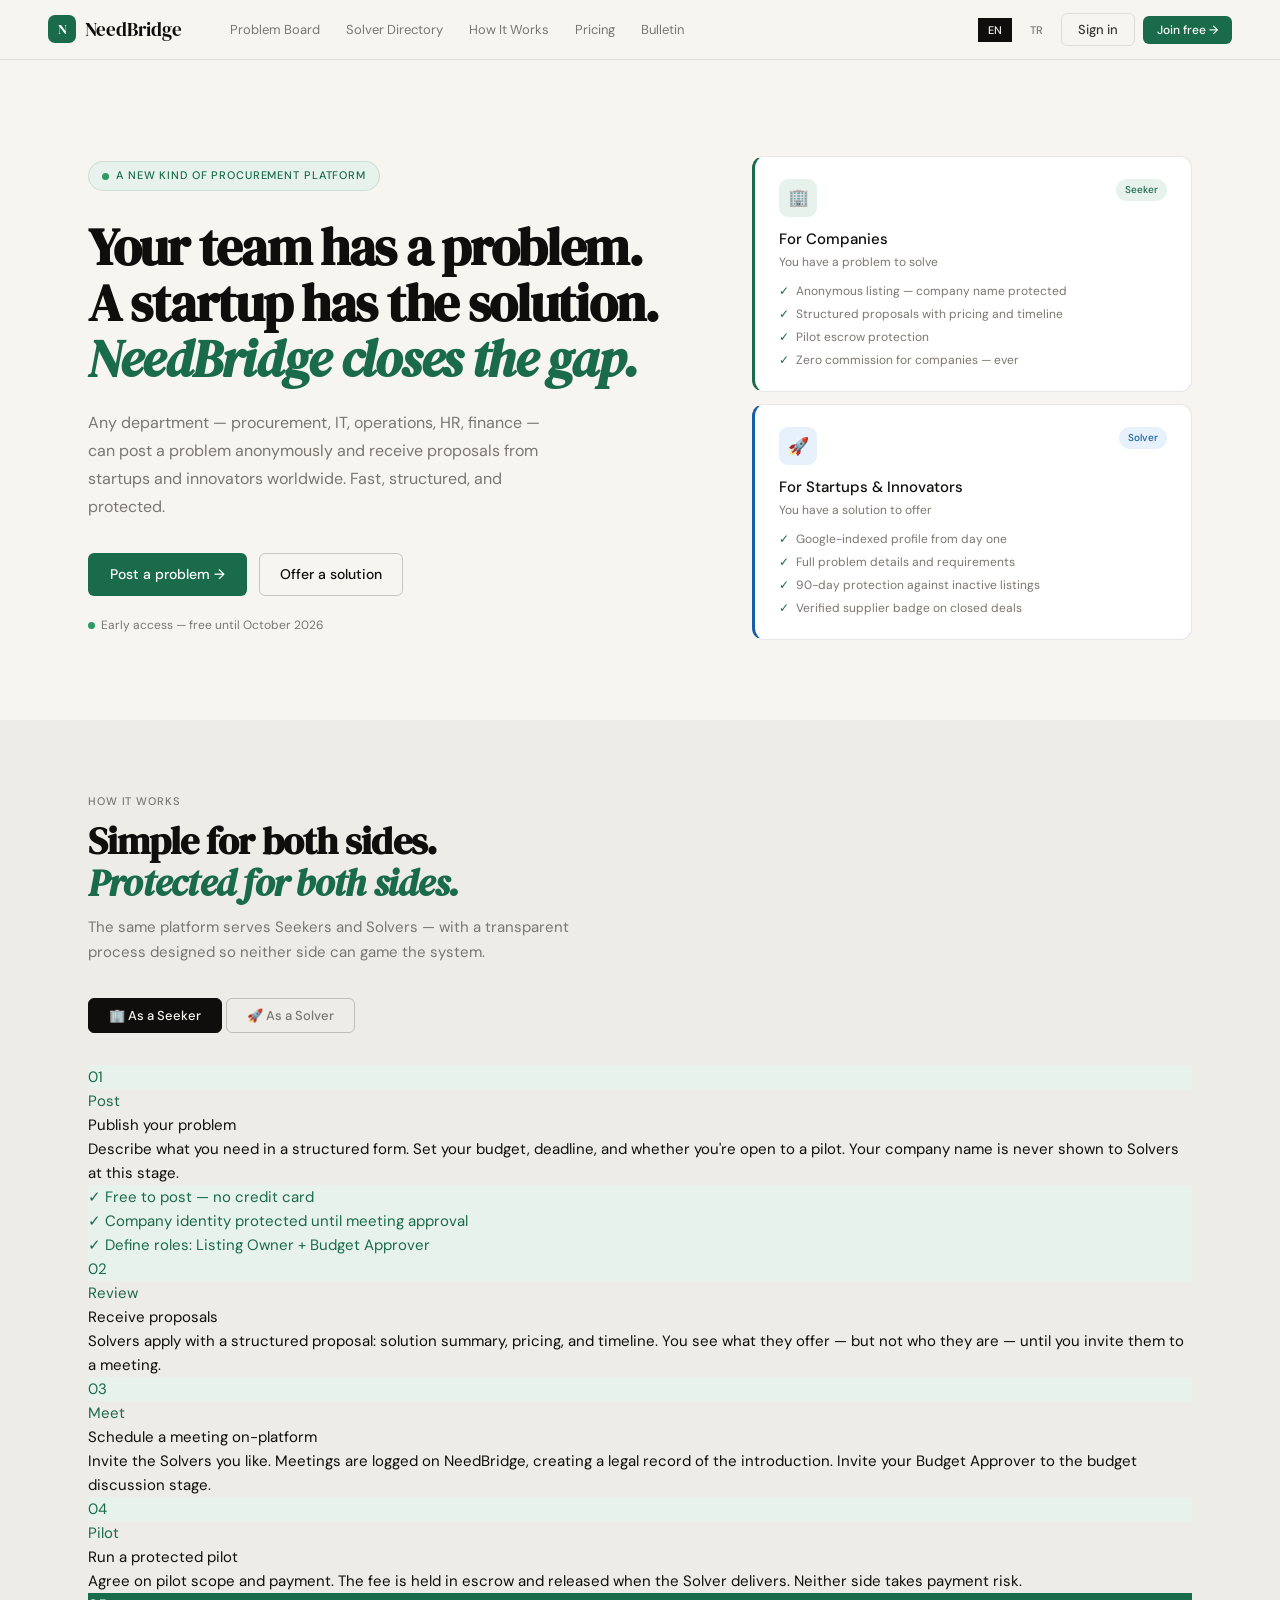
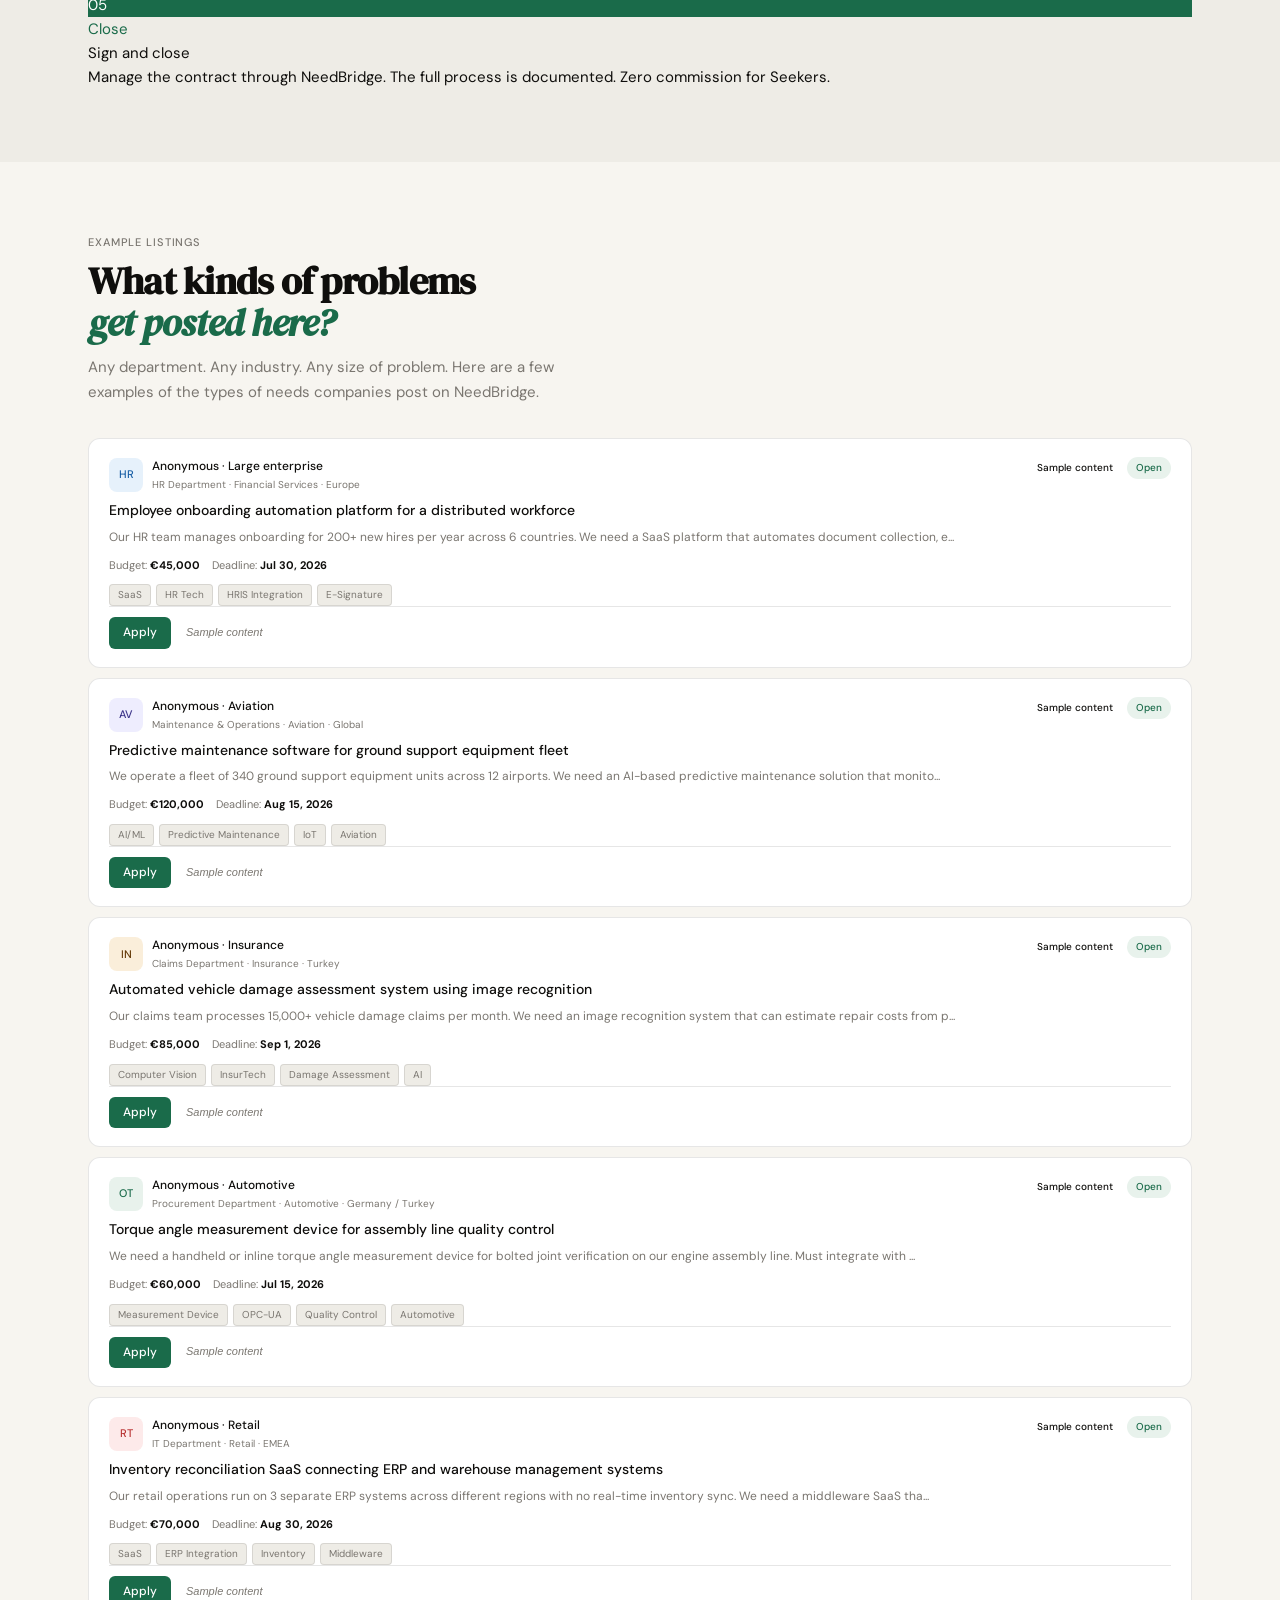
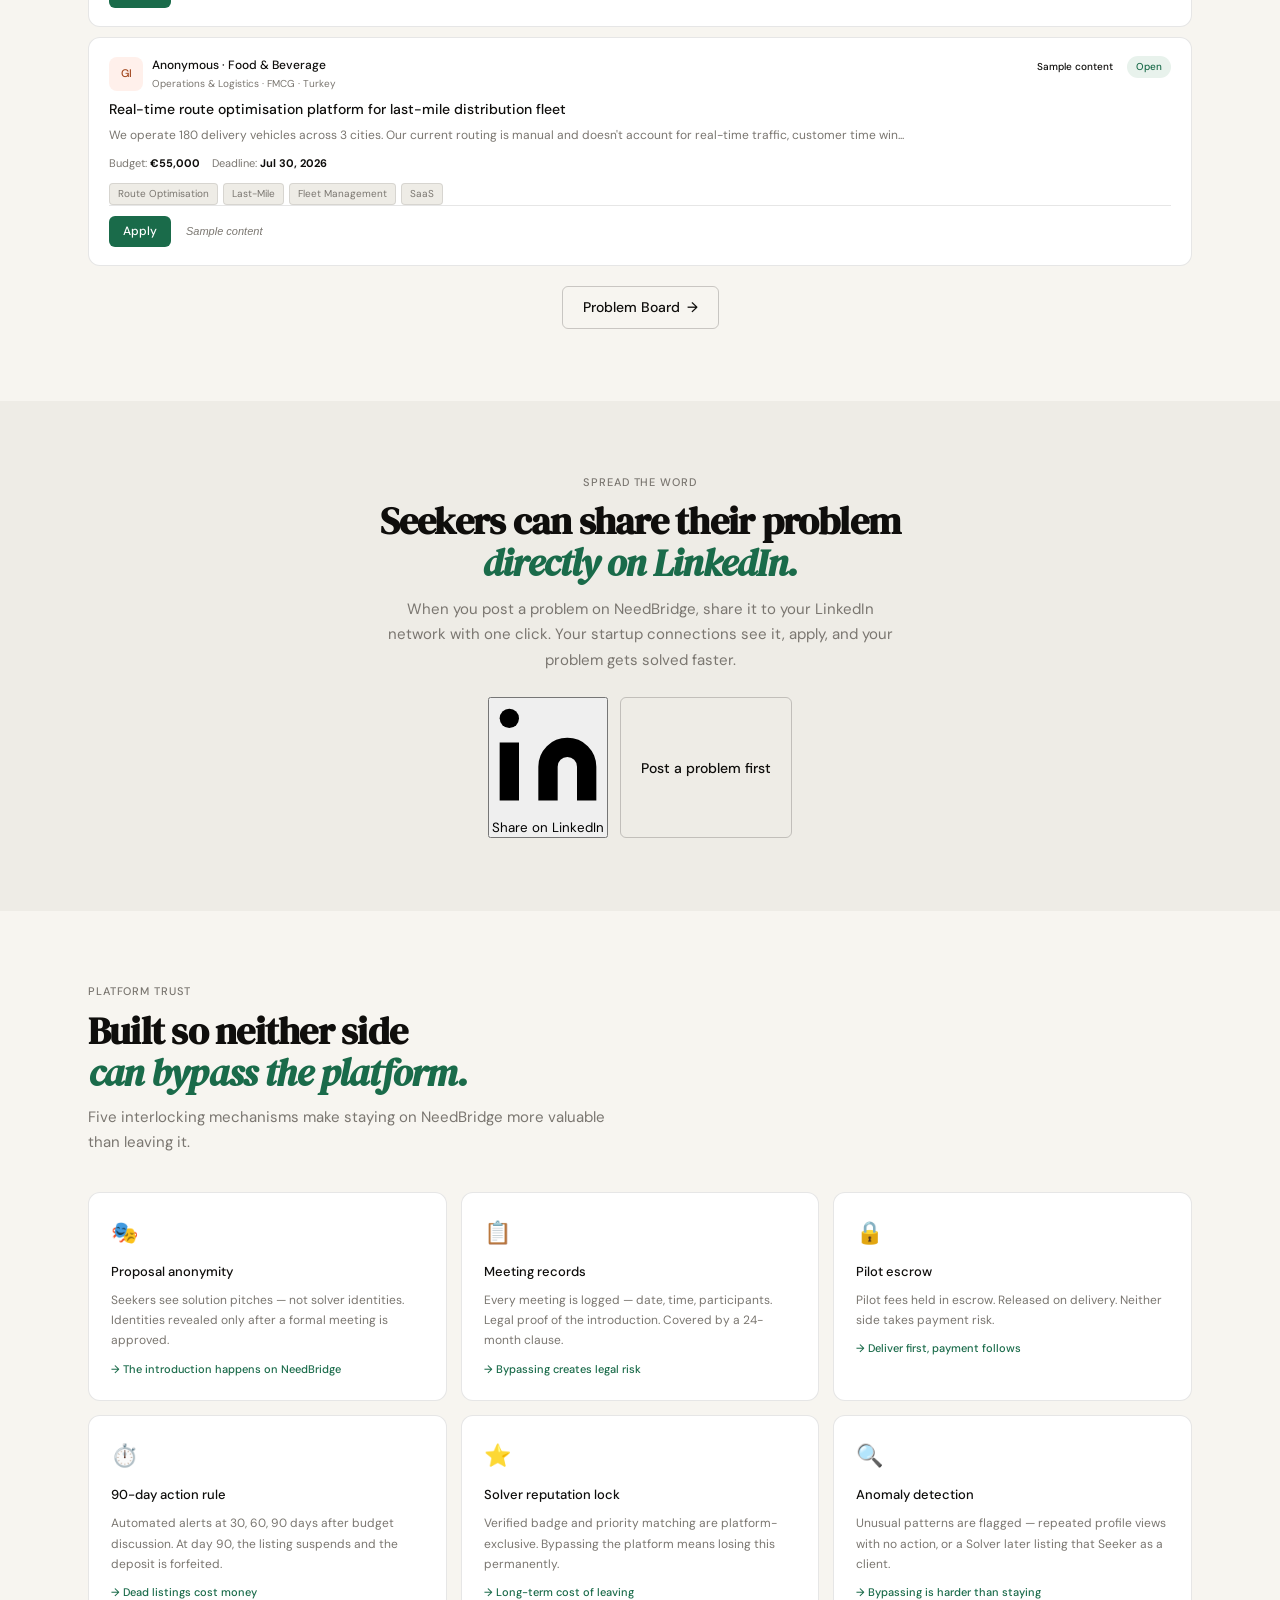
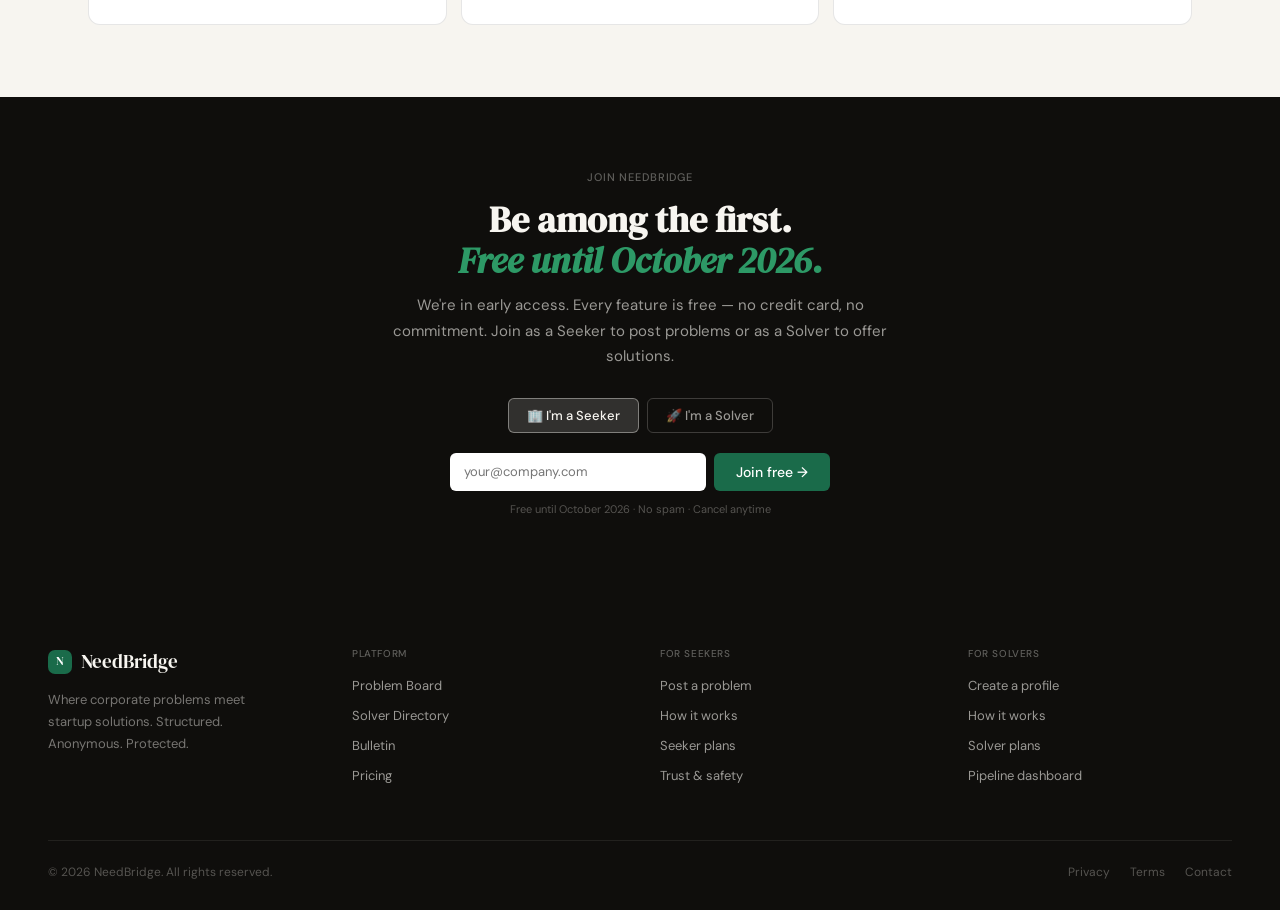
==== commit 17170c12: "final bilingual site" ====
--- a/index.html
+++ b/index.html
@@ -3,78 +3,75 @@
 <head>
 <meta charset="UTF-8"><meta name="viewport" content="width=device-width,initial-scale=1">
 <title>NeedBridge — Where Corporate Problems Meet Startup Solutions</title>
-<meta name="description" content="NeedBridge connects companies that have unsolved procurement problems with startups and innovators worldwide. Software, hardware, cleantech, machinery and more.">
+<meta name="description" content="NeedBridge connects companies that have unsolved procurement problems with startups and innovators worldwide.">
 <link rel="preconnect" href="https://fonts.googleapis.com">
 <link href="https://fonts.googleapis.com/css2?family=DM+Serif+Display:ital@0;1&family=DM+Sans:wght@300;400;500&display=swap" rel="stylesheet">
 <link rel="stylesheet" href="style.css">
 <style>
-/* HERO */
-.hero { max-width: 1200px; margin: 0 auto; padding: 96px 48px 80px; display: grid; grid-template-columns: 1fr 460px; gap: 72px; align-items: center; }
-.hero-eyebrow { display: inline-flex; align-items: center; gap: 7px; font-size: 11px; font-weight: 500; letter-spacing: .08em; text-transform: uppercase; color: var(--green); background: var(--green-l); border: 1px solid rgba(26,107,74,.15); padding: 5px 13px; border-radius: 20px; margin-bottom: 28px; }
-.hero-eyebrow::before { content: ''; width: 7px; height: 7px; border-radius: 50%; background: var(--green-m); }
-h1.hero-h { font-size: 56px; line-height: 1.06; letter-spacing: -.025em; margin-bottom: 24px; }
-h1.hero-h em { font-style: italic; color: var(--green); }
-.hero-desc { font-size: 17px; color: var(--ink3); line-height: 1.75; margin-bottom: 36px; max-width: 480px; }
-.hero-actions { display: flex; gap: 12px; align-items: center; margin-bottom: 52px; }
-.hero-stats { display: grid; grid-template-columns: repeat(4,1fr); border: 1px solid var(--line); border-radius: var(--rl); overflow: hidden; background: var(--white); }
-.hstat { padding: 16px 18px; border-right: 1px solid var(--line); }
-.hstat:last-child { border-right: none; }
-.hstat-n { font-family: 'DM Serif Display', serif; font-size: 24px; color: var(--ink); }
-.hstat-l { font-size: 10px; color: var(--ink3); margin-top: 2px; }
-
-/* ROLE CARDS */
-.role-cards { display: flex; flex-direction: column; gap: 12px; }
-.role-card { background: var(--white); border: 1px solid var(--line); border-radius: var(--rl); padding: 22px 24px; transition: border-color .2s, transform .15s; cursor: pointer; }
-.role-card:hover { border-color: var(--line2); transform: translateY(-1px); }
-.role-card.seeker { border-left: 3px solid var(--green); border-radius: 0 var(--rl) var(--rl) 0; }
-.role-card.solver { border-left: 3px solid var(--blue); border-radius: 0 var(--rl) var(--rl) 0; }
-.rc-top { display: flex; justify-content: space-between; align-items: flex-start; margin-bottom: 10px; }
-.rc-icon { width: 40px; height: 40px; border-radius: 9px; display: flex; align-items: center; justify-content: center; font-size: 18px; flex-shrink: 0; }
-.rc-title { font-size: 16px; font-weight: 500; color: var(--ink); margin-bottom: 3px; }
-.rc-sub { font-size: 12px; color: var(--ink3); }
-.rc-desc { font-size: 13px; color: var(--ink3); line-height: 1.65; margin-bottom: 14px; }
-.rc-feats { display: flex; flex-direction: column; gap: 5px; }
-.rc-feat { font-size: 12px; color: var(--ink3); display: flex; align-items: center; gap: 7px; }
-.rc-feat::before { content: '✓'; color: var(--green); font-weight: 500; flex-shrink: 0; }
-
-/* HOW SECTION */
-.how-bg { background: var(--paper2); padding: 1px 0; }
-.how-tabs { display: flex; gap: 4px; margin-bottom: 32px; }
-.htab { padding: 8px 20px; border-radius: var(--r); font-size: 13px; font-weight: 500; cursor: pointer; border: 1px solid var(--line2); background: none; color: var(--ink3); transition: all .15s; }
-.htab.on { background: var(--ink); color: var(--paper); border-color: var(--ink); }
-.how-flow { display: none; flex-direction: column; gap: 0; }
-.how-flow.on { display: flex; }
-
-/* CATEGORIES */
-.cat-grid { display: grid; grid-template-columns: repeat(4,1fr); gap: 12px; }
-.cat-card { background: var(--white); border: 1px solid var(--line); border-radius: var(--rl); padding: 18px; cursor: pointer; transition: border-color .15s, transform .15s; text-decoration: none; display: block; }
-.cat-card:hover { border-color: var(--line2); transform: translateY(-2px); }
-.cat-ic { font-size: 22px; margin-bottom: 10px; }
-.cat-nm { font-size: 13px; font-weight: 500; color: var(--ink); margin-bottom: 3px; }
-.cat-ct { font-size: 11px; color: var(--ink3); margin-bottom: 8px; }
-
-/* TRUST */
-.protect-grid { display: grid; grid-template-columns: repeat(3,1fr); gap: 14px; }
-.protect-card { background: var(--white); border: 1px solid var(--line); border-radius: var(--rl); padding: 22px; transition: border-color .15s, transform .15s; }
-.protect-card:hover { border-color: var(--line2); transform: translateY(-2px); }
-.pc-icon { width: 38px; height: 38px; border-radius: 9px; background: var(--green-l); display: flex; align-items: center; justify-content: center; margin-bottom: 14px; font-size: 18px; }
-.pc-t { font-size: 13px; font-weight: 500; margin-bottom: 7px; color: var(--ink); }
-.pc-b { font-size: 12px; color: var(--ink3); line-height: 1.7; }
-.pc-eff { margin-top: 10px; font-size: 11px; font-weight: 500; color: var(--green); }
-
-/* EARLY ACCESS */
-.early-section { background: var(--ink); padding: 72px 48px; text-align: center; }
-.early-inner { max-width: 560px; margin: 0 auto; }
-.early-tag { font-size: 11px; font-weight: 500; letter-spacing: .08em; text-transform: uppercase; color: rgba(247,245,240,.35); margin-bottom: 12px; }
-.early-h { font-family: 'DM Serif Display', serif; font-size: 36px; color: var(--paper); margin-bottom: 14px; line-height: 1.15; }
-.early-h em { font-style: italic; color: var(--green-m); }
-.early-d { font-size: 15px; color: rgba(247,245,240,.6); line-height: 1.7; margin-bottom: 32px; }
-.early-form { display: flex; gap: 8px; max-width: 400px; margin: 0 auto 12px; }
-.early-input { flex: 1; padding: 11px 14px; border-radius: var(--r); border: none; font-size: 13px; font-family: 'DM Sans', sans-serif; color: var(--ink); outline: none; }
-.early-note { font-size: 11px; color: rgba(247,245,240,.35); }
-.early-roles { display: flex; gap: 10px; justify-content: center; margin-bottom: 28px; }
-.early-role { padding: 8px 18px; border-radius: var(--r); font-size: 13px; font-weight: 500; cursor: pointer; border: 1px solid rgba(247,245,240,.2); background: none; color: rgba(247,245,240,.6); transition: all .15s; font-family: 'DM Sans', sans-serif; }
-.early-role.on { background: rgba(247,245,240,.15); color: var(--paper); border-color: rgba(247,245,240,.4); }
+.hero{max-width:1200px;margin:0 auto;padding:96px 48px 80px;display:grid;grid-template-columns:1fr 440px;gap:72px;align-items:center}
+.hero-eyebrow{display:inline-flex;align-items:center;gap:7px;font-size:11px;font-weight:500;letter-spacing:.08em;text-transform:uppercase;color:var(--green);background:var(--green-l);border:1px solid rgba(26,107,74,.15);padding:5px 13px;border-radius:20px;margin-bottom:28px}
+.hero-eyebrow::before{content:'';width:7px;height:7px;border-radius:50%;background:var(--green-m)}
+h1.hero-h{font-size:52px;line-height:1.08;letter-spacing:-.025em;margin-bottom:22px}
+h1.hero-h em{font-style:italic;color:var(--green)}
+.hero-desc{font-size:16px;color:var(--ink3);line-height:1.75;margin-bottom:32px;max-width:480px}
+.hero-actions{display:flex;gap:12px;align-items:center;margin-bottom:20px}
+.hero-early{font-size:12px;color:var(--ink3);display:flex;align-items:center;gap:6px}
+.hero-early::before{content:'';width:7px;height:7px;border-radius:50%;background:var(--green-m)}
+
+.role-cards{display:flex;flex-direction:column;gap:12px}
+.role-card{background:var(--white);border:1px solid var(--line);border-radius:var(--rl);padding:22px 24px;cursor:pointer;transition:border-color .18s,transform .15s}
+.role-card:hover{border-color:var(--line2);transform:translateY(-1px)}
+.role-card.seeker{border-left:3px solid var(--green)}
+.role-card.solver{border-left:3px solid var(--blue)}
+.rc-top{display:flex;justify-content:space-between;align-items:flex-start;margin-bottom:10px}
+.rc-icon{width:38px;height:38px;border-radius:9px;display:flex;align-items:center;justify-content:center;font-size:17px;flex-shrink:0}
+.rc-title{font-size:15px;font-weight:500;color:var(--ink);margin-bottom:2px}
+.rc-sub{font-size:12px;color:var(--ink3);margin-bottom:10px}
+.rc-feats{display:flex;flex-direction:column;gap:5px}
+.rc-feat{font-size:12px;color:var(--ink3);display:flex;align-items:flex-start;gap:7px;line-height:1.5}
+.rc-feat::before{content:'✓';color:var(--green);font-weight:500;flex-shrink:0;margin-top:0}
+
+.how-bg{background:var(--paper2);padding:1px 0}
+.how-tabs{display:flex;gap:4px;margin-bottom:32px}
+.htab{padding:8px 20px;border-radius:var(--r);font-size:13px;font-weight:500;cursor:pointer;border:1px solid var(--line2);background:none;color:var(--ink3);transition:all .15s;font-family:'DM Sans',sans-serif}
+.htab.on{background:var(--ink);color:var(--paper);border-color:var(--ink)}
+.how-flow{display:none;flex-direction:column}
+.how-flow.on{display:flex}
+
+.protect-grid{display:grid;grid-template-columns:repeat(3,1fr);gap:14px}
+.pc{background:var(--white);border:1px solid var(--line);border-radius:var(--rl);padding:22px;transition:border-color .15s,transform .15s}
+.pc:hover{border-color:var(--line2);transform:translateY(-2px)}
+.pc-ic{font-size:22px;margin-bottom:12px}
+.pc-t{font-size:13px;font-weight:500;color:var(--ink);margin-bottom:7px}
+.pc-b{font-size:12px;color:var(--ink3);line-height:1.7}
+.pc-e{font-size:11px;font-weight:500;color:var(--green);margin-top:10px}
+
+.sample-grid{display:flex;flex-direction:column;gap:10px}
+.sample-card{background:var(--white);border:1px solid var(--line);border-radius:var(--rl);padding:18px 20px;transition:border-color .15s}
+.sample-card:hover{border-color:var(--line2)}
+.sc-top{display:flex;justify-content:space-between;align-items:flex-start;margin-bottom:8px}
+.sc-co{display:flex;gap:9px;align-items:center}
+.sc-av{width:34px;height:34px;border-radius:8px;display:flex;align-items:center;justify-content:center;font-size:11px;font-weight:500;flex-shrink:0}
+.sc-nm{font-size:12px;font-weight:500;color:var(--ink);margin-bottom:1px}
+.sc-sc{font-size:10px;color:var(--ink3)}
+.sc-title{font-size:14px;font-weight:500;color:var(--ink);line-height:1.4;margin-bottom:7px}
+.sc-desc{font-size:12px;color:var(--ink3);line-height:1.6;margin-bottom:10px}
+.sc-meta{display:flex;gap:12px;flex-wrap:wrap;margin-bottom:10px}
+.sm{font-size:11px;color:var(--ink3)}.sm strong{color:var(--ink)}
+.sc-foot{display:flex;gap:7px;align-items:center;padding-top:10px;border-top:1px solid var(--line)}
+
+.early-section{background:var(--ink);padding:72px 48px;text-align:center}
+.early-inner{max-width:520px;margin:0 auto}
+.early-tag{font-size:11px;font-weight:500;letter-spacing:.08em;text-transform:uppercase;color:rgba(247,245,240,.35);margin-bottom:12px}
+.early-h{font-family:'DM Serif Display',serif;font-size:36px;color:var(--paper);margin-bottom:12px;line-height:1.15}
+.early-h em{font-style:italic;color:var(--green-m)}
+.early-d{font-size:15px;color:rgba(247,245,240,.6);line-height:1.7;margin-bottom:28px}
+.early-roles{display:flex;gap:8px;justify-content:center;margin-bottom:20px}
+.early-role{padding:8px 18px;border-radius:var(--r);font-size:13px;font-weight:500;cursor:pointer;border:1px solid rgba(247,245,240,.2);background:none;color:rgba(247,245,240,.6);transition:all .15s;font-family:'DM Sans',sans-serif}
+.early-role.on{background:rgba(247,245,240,.15);color:var(--paper);border-color:rgba(247,245,240,.4)}
+.early-form{display:flex;gap:8px;max-width:380px;margin:0 auto 10px}
+.early-input{flex:1;padding:10px 14px;border-radius:var(--r);border:none;font-size:13px;font-family:'DM Sans',sans-serif;color:var(--ink);outline:none}
+.early-note{font-size:11px;color:rgba(247,245,240,.3)}
 </style>
 </head>
 <body>
@@ -84,199 +81,243 @@
 <div style="max-width:1200px;margin:0 auto">
 <div class="hero">
   <div>
-    <div class="hero-eyebrow anim">Global Corporate × Innovation Platform</div>
-    <h1 class="hero-h anim d1">The problems exist.<br>The solutions exist.<br><em>We close the gap.</em></h1>
-    <p class="hero-desc anim d2">Mid and large-scale companies publish real procurement needs. Startups and innovators worldwide — software, hardware, cleantech, machinery, defence, healthtech — respond with their solutions.</p>
-    <div class="hero-actions anim d3">
-      <a href="join.html?role=seeker" class="btn btn-primary">Post a problem →</a>
-      <a href="join.html?role=solver" class="btn btn-outline">Offer a solution</a>
-    </div>
-    <div class="hero-stats anim d4">
-      <div class="hstat"><div class="hstat-n">214</div><div class="hstat-l">Open problems</div></div>
-      <div class="hstat"><div class="hstat-n">1,840</div><div class="hstat-l">Registered solvers</div></div>
-      <div class="hstat"><div class="hstat-n">€4.2M</div><div class="hstat-l">Budget this month</div></div>
-      <div class="hstat"><div class="hstat-n">47</div><div class="hstat-l">Countries</div></div>
-    </div>
-  </div>
-  <div class="role-cards anim d2">
+    <div class="hero-eyebrow"><span data-i18n="hero_tag">A new kind of procurement platform</span></div>
+    <h1 class="hero-h">
+      <span data-i18n="hero_h1">Your team has a problem.</span><br>
+      <span data-i18n="hero_h2">A startup has the solution.</span><br>
+      <em data-i18n="hero_em">NeedBridge closes the gap.</em>
+    </h1>
+    <p class="hero-desc" data-i18n="hero_desc"></p>
+    <div class="hero-actions">
+      <a href="join.html?role=seeker" class="btn btn-primary" data-i18n="hero_cta_seeker">Post a problem →</a>
+      <a href="join.html?role=solver" class="btn btn-outline" data-i18n="hero_cta_solver">Offer a solution</a>
+    </div>
+    <div class="hero-early" data-i18n="hero_early">Early access — free until October 2026</div>
+  </div>
+  <div class="role-cards">
     <div class="role-card seeker" onclick="location.href='join.html?role=seeker'">
       <div class="rc-top">
         <div class="rc-icon" style="background:#e8f2ec">🏢</div>
-        <span class="badge badge-green">Seeker</span>
-      </div>
-      <div class="rc-title">For Companies</div>
-      <div class="rc-sub">You have a procurement problem</div>
-      <div class="rc-desc" style="margin-top:8px">Publish your problem anonymously. Receive proposals from vetted startups and innovators. Your company name stays hidden until you approve a meeting.</div>
+        <span class="badge badge-green" data-i18n="seeker_label">Seeker</span>
+      </div>
+      <div class="rc-title" data-i18n="seeker_title">For Companies</div>
+      <div class="rc-sub" data-i18n="seeker_sub">You have a problem to solve</div>
       <div class="rc-feats">
-        <div class="rc-feat">Anonymous listing — company name protected</div>
-        <div class="rc-feat">Avg. 8–15 qualified proposals</div>
-        <div class="rc-feat">Pilot escrow protection</div>
-        <div class="rc-feat">Zero commission for companies</div>
+        <div class="rc-feat" data-i18n="seeker_f1">Anonymous listing — company name protected</div>
+        <div class="rc-feat" data-i18n="seeker_f2">Structured proposals with pricing and timeline</div>
+        <div class="rc-feat" data-i18n="seeker_f3">Pilot escrow protection</div>
+        <div class="rc-feat" data-i18n="seeker_f4">Zero commission for companies — ever</div>
       </div>
     </div>
     <div class="role-card solver" onclick="location.href='join.html?role=solver'">
       <div class="rc-top">
         <div class="rc-icon" style="background:#e6f1fb">🚀</div>
-        <span class="badge badge-blue">Solver</span>
-      </div>
-      <div class="rc-title">For Startups & Innovators</div>
-      <div class="rc-sub">You have a solution to offer</div>
-      <div class="rc-desc" style="margin-top:8px">Browse real corporate procurement needs. Submit proposals anonymously. Track every application in your pipeline dashboard. Your identity is revealed only when a company requests a meeting.</div>
+        <span class="badge badge-blue" data-i18n="solver_label">Solver</span>
+      </div>
+      <div class="rc-title" data-i18n="solver_title">For Startups & Innovators</div>
+      <div class="rc-sub" data-i18n="solver_sub">You have a solution to offer</div>
       <div class="rc-feats">
-        <div class="rc-feat">Google-indexed profile from day one</div>
-        <div class="rc-feat">Full problem details + requirements</div>
-        <div class="rc-feat">90-day protection rule</div>
-        <div class="rc-feat">Verified supplier badge on closed deals</div>
-      </div>
-    </div>
-  </div>
-</div>
-</div>
-
-<!-- TRUST STRIP -->
-<div class="trust-strip">
-  <span class="ts-label">Trusted by teams at</span>
-  <div class="ts-logos">
-    <span class="ts-logo">Şişecam</span>
-    <span class="ts-logo">Ford Otosan</span>
-    <span class="ts-logo">Sabancı</span>
-    <span class="ts-logo">Enerjisa</span>
-    <span class="ts-logo">Limak</span>
-    <span class="ts-logo">İSKİ</span>
-    <span class="ts-logo">Migros</span>
-  </div>
-</div>
-
-<!-- CATEGORIES -->
-<div class="section">
-  <div class="sec-tag">Every need, every type</div>
-  <h2 class="sec-h" style="margin-bottom:10px">From software to machinery.<br><em>Every industry.</em></h2>
-  <p class="sec-d" style="margin-bottom:36px">Hardware, SaaS, cleantech, defence systems, water solutions, industrial equipment — if a company needs it and a startup can solve it, it belongs here.</p>
-  <div class="cat-grid">
-    <a href="problems.html?cat=cleantech" class="cat-card"><div class="cat-ic">🌱</div><div class="cat-nm">Cleantech & Energy</div><div class="cat-ct">41 open problems</div><div class="tags"><span class="tag">Solar</span><span class="tag">Waste Heat</span><span class="tag">Emissions</span></div></a>
-    <a href="problems.html?cat=defence" class="cat-card"><div class="cat-ic">🛡️</div><div class="cat-nm">Defence & Security</div><div class="cat-ct">28 open problems</div><div class="tags"><span class="tag">Autonomous</span><span class="tag">Simulation</span><span class="tag">EW</span></div></a>
-    <a href="problems.html?cat=hardware" class="cat-card"><div class="cat-ic">🔧</div><div class="cat-nm">Hardware & IoT</div><div class="cat-ct">35 open problems</div><div class="tags"><span class="tag">Sensor</span><span class="tag">RFID</span><span class="tag">Embedded</span></div></a>
-    <a href="problems.html?cat=software" class="cat-card"><div class="cat-ic">💻</div><div class="cat-nm">Software & SaaS</div><div class="cat-ct">67 open problems</div><div class="tags"><span class="tag">AI/ML</span><span class="tag">ERP</span><span class="tag">Platform</span></div></a>
-    <a href="problems.html?cat=regtech" class="cat-card"><div class="cat-ic">⚖️</div><div class="cat-nm">RegTech & Compliance</div><div class="cat-ct">19 open problems</div><div class="tags"><span class="tag">AML</span><span class="tag">KYC</span><span class="tag">GDPR</span></div></a>
-    <a href="problems.html?cat=machinery" class="cat-card"><div class="cat-ic">⚙️</div><div class="cat-nm">Machinery & Equipment</div><div class="cat-ct">48 open problems</div><div class="tags"><span class="tag">Industrial</span><span class="tag">Automation</span><span class="tag">CNC</span></div></a>
-    <a href="problems.html?cat=water" class="cat-card"><div class="cat-ic">💧</div><div class="cat-nm">Water & Waste</div><div class="cat-ct">19 open problems</div><div class="tags"><span class="tag">Treatment</span><span class="tag">Monitoring</span><span class="tag">Recovery</span></div></a>
-    <a href="problems.html?cat=health" class="cat-card"><div class="cat-ic">🏥</div><div class="cat-nm">HealthTech</div><div class="cat-ct">31 open problems</div><div class="tags"><span class="tag">MedTech</span><span class="tag">Digital Health</span><span class="tag">AI Dx</span></div></a>
-  </div>
+        <div class="rc-feat" data-i18n="solver_f1">Google-indexed profile from day one</div>
+        <div class="rc-feat" data-i18n="solver_f2">Full problem details and requirements</div>
+        <div class="rc-feat" data-i18n="solver_f3">90-day protection against inactive listings</div>
+        <div class="rc-feat" data-i18n="solver_f4">Verified supplier badge on closed deals</div>
+      </div>
+    </div>
+  </div>
+</div>
 </div>
 
 <!-- HOW IT WORKS -->
 <div class="how-bg">
 <div class="section">
-  <div class="sec-tag">How it works</div>
-  <h2 class="sec-h" style="margin-bottom:10px">Simple. Transparent.<br><em>Protected.</em></h2>
-  <p class="sec-d" style="margin-bottom:32px">The same platform serves both sides — but with different journeys. Pick your role to see the process.</p>
+  <div class="sec-tag" data-i18n="how_tag">How it works</div>
+  <h2 class="sec-h" style="margin-bottom:10px">
+    <span data-i18n="how_h">Simple for both sides.</span><br>
+    <em data-i18n="how_em">Protected for both sides.</em>
+  </h2>
+  <p class="sec-d" style="margin-bottom:32px" data-i18n="how_desc"></p>
   <div class="how-tabs">
-    <button class="htab on" onclick="swHow('seeker',this)">🏢 As a Seeker</button>
-    <button class="htab" onclick="swHow('solver',this)">🚀 As a Solver</button>
+    <button class="htab on" id="htab-seeker" onclick="swHow('seeker',this)" data-i18n="how_tab_seeker">🏢 As a Seeker</button>
+    <button class="htab" id="htab-solver" onclick="swHow('solver',this)" data-i18n="how_tab_solver">🚀 As a Solver</button>
   </div>
 
   <div id="how-seeker" class="how-flow on">
     <div class="how-step">
       <div class="hs-left"><div class="hs-num" style="background:#e8f2ec;color:#1a6b4a">01</div><div class="hs-line"></div></div>
-      <div class="hs-body"><div class="hs-label" style="color:#1a6b4a">Post</div><div class="hs-title">Publish your problem</div><div class="hs-desc">Describe what you need — software, hardware, machine, cleantech system, or anything in between. Set your budget range and deadline. Your company name stays anonymous.</div><div class="hs-detail" style="background:#e8f2ec;color:#1a6b4a"><div class="hs-detail-row">✓ Free to post — no credit card</div><div class="hs-detail-row">✓ Company identity protected until you approve a meeting</div><div class="hs-detail-row">✓ Define roles: Listing Owner + Budget Approver</div></div></div>
+      <div class="hs-body">
+        <div class="hs-label" style="color:#1a6b4a" data-i18n="how_s1_label">Post</div>
+        <div class="hs-title" data-i18n="how_s1_title">Publish your problem</div>
+        <div class="hs-desc" data-i18n="how_s1_desc"></div>
+        <div class="hs-detail" style="background:#e8f2ec;color:#1a6b4a">
+          <div class="hs-row" data-i18n="how_s1_d1">✓ Free to post — no credit card</div>
+          <div class="hs-row" data-i18n="how_s1_d2">✓ Company identity protected until meeting approval</div>
+          <div class="hs-row" data-i18n="how_s1_d3">✓ Define roles: Listing Owner + Budget Approver</div>
+        </div>
+      </div>
     </div>
     <div class="how-step">
       <div class="hs-left"><div class="hs-num" style="background:#e8f2ec;color:#1a6b4a">02</div><div class="hs-line"></div></div>
-      <div class="hs-body"><div class="hs-label" style="color:#1a6b4a">Review</div><div class="hs-title">Review incoming proposals</div><div class="hs-desc">Startups apply with their solution pitch, timeline, and pricing. You see their proposal and references — but not their identity until you invite them to a meeting.</div></div>
+      <div class="hs-body">
+        <div class="hs-label" style="color:#1a6b4a" data-i18n="how_s2_label">Review</div>
+        <div class="hs-title" data-i18n="how_s2_title">Receive proposals</div>
+        <div class="hs-desc" data-i18n="how_s2_desc"></div>
+      </div>
     </div>
     <div class="how-step">
       <div class="hs-left"><div class="hs-num" style="background:#e8f2ec;color:#1a6b4a">03</div><div class="hs-line"></div></div>
-      <div class="hs-body"><div class="hs-label" style="color:#1a6b4a">Meet</div><div class="hs-title">Schedule meetings on-platform</div><div class="hs-desc">Invite the startups you like. Meetings are scheduled and logged on NeedBridge — creating a legal record. Invite your budget approver into the budget discussion stage.</div></div>
+      <div class="hs-body">
+        <div class="hs-label" style="color:#1a6b4a" data-i18n="how_s3_label">Meet</div>
+        <div class="hs-title" data-i18n="how_s3_title">Schedule a meeting on-platform</div>
+        <div class="hs-desc" data-i18n="how_s3_desc"></div>
+      </div>
     </div>
     <div class="how-step">
       <div class="hs-left"><div class="hs-num" style="background:#e8f2ec;color:#1a6b4a">04</div><div class="hs-line"></div></div>
-      <div class="hs-body"><div class="hs-label" style="color:#1a6b4a">Pilot</div><div class="hs-title">Run a protected pilot</div><div class="hs-desc">Agree on pilot scope, duration, and payment. The pilot fee is held in platform escrow and released automatically when the startup delivers. Both sides protected.</div></div>
+      <div class="hs-body">
+        <div class="hs-label" style="color:#1a6b4a" data-i18n="how_s4_label">Pilot</div>
+        <div class="hs-title" data-i18n="how_s4_title">Run a protected pilot</div>
+        <div class="hs-desc" data-i18n="how_s4_desc"></div>
+      </div>
     </div>
     <div class="how-step">
       <div class="hs-left"><div class="hs-num" style="background:#1a6b4a;color:#fff">05</div></div>
-      <div class="hs-body"><div class="hs-label" style="color:#1a6b4a">Close</div><div class="hs-title">Sign and close the deal</div><div class="hs-desc">Manage the contract through NeedBridge. The full process is documented in your Innovation Dashboard. <strong style="color:var(--ink)">Zero commission for Seekers — ever.</strong></div></div>
+      <div class="hs-body">
+        <div class="hs-label" style="color:#1a6b4a" data-i18n="how_s5_label">Close</div>
+        <div class="hs-title" data-i18n="how_s5_title">Sign and close</div>
+        <div class="hs-desc" data-i18n="how_s5_desc"></div>
+      </div>
     </div>
   </div>
 
   <div id="how-solver" class="how-flow">
     <div class="how-step">
       <div class="hs-left"><div class="hs-num" style="background:#e6f1fb;color:#185fa5">01</div><div class="hs-line"></div></div>
-      <div class="hs-body"><div class="hs-label" style="color:#185fa5">Profile</div><div class="hs-title">Build your profile</div><div class="hs-desc">Add your solution categories, industries, and case studies. Your profile is indexed on Google — organic visibility from day one. Closed deals earn you a Verified Supplier badge.</div></div>
+      <div class="hs-body">
+        <div class="hs-label" style="color:#185fa5" data-i18n="how_v1_label">Profile</div>
+        <div class="hs-title" data-i18n="how_v1_title">Build your profile</div>
+        <div class="hs-desc" data-i18n="how_v1_desc"></div>
+      </div>
     </div>
     <div class="how-step">
       <div class="hs-left"><div class="hs-num" style="background:#e6f1fb;color:#185fa5">02</div><div class="hs-line"></div></div>
-      <div class="hs-body"><div class="hs-label" style="color:#185fa5">Discover</div><div class="hs-title">Find matching problems</div><div class="hs-desc">Filter by category, budget, region, and solution type. Get weekly email alerts for new problems in your categories. Every listing includes full problem description, technical requirements, and timeline.</div></div>
+      <div class="hs-body">
+        <div class="hs-label" style="color:#185fa5" data-i18n="how_v2_label">Discover</div>
+        <div class="hs-title" data-i18n="how_v2_title">Find matching problems</div>
+        <div class="hs-desc" data-i18n="how_v2_desc"></div>
+      </div>
     </div>
     <div class="how-step">
       <div class="hs-left"><div class="hs-num" style="background:#e6f1fb;color:#185fa5">03</div><div class="hs-line"></div></div>
-      <div class="hs-body"><div class="hs-label" style="color:#185fa5">Apply</div><div class="hs-title">Submit your proposal</div><div class="hs-desc">Send your pricing, timeline, and solution summary via a structured form. Your identity stays anonymous until the company formally requests a meeting.</div><div class="hs-detail" style="background:#e6f1fb;color:#185fa5"><div class="hs-detail-row">✓ Identity hidden until meeting approved</div><div class="hs-detail-row">✓ Company expected to respond within 48 hours</div></div></div>
+      <div class="hs-body">
+        <div class="hs-label" style="color:#185fa5" data-i18n="how_v3_label">Apply</div>
+        <div class="hs-title" data-i18n="how_v3_title">Submit your proposal</div>
+        <div class="hs-desc" data-i18n="how_v3_desc"></div>
+        <div class="hs-detail" style="background:#e6f1fb;color:#185fa5">
+          <div class="hs-row" data-i18n="how_v3_d1">✓ Identity hidden until meeting approved</div>
+          <div class="hs-row" data-i18n="how_v3_d2">✓ Seeker expected to respond within 48 hours</div>
+        </div>
+      </div>
     </div>
     <div class="how-step">
       <div class="hs-left"><div class="hs-num" style="background:#e6f1fb;color:#185fa5">04</div><div class="hs-line"></div></div>
-      <div class="hs-body"><div class="hs-label" style="color:#185fa5">Track</div><div class="hs-title">Track your pipeline</div><div class="hs-desc">See every application's stage in real time on your pipeline dashboard. If a company goes silent for 90 days, the system alerts them automatically — protecting you from dead listings.</div></div>
+      <div class="hs-body">
+        <div class="hs-label" style="color:#185fa5" data-i18n="how_v4_label">Track</div>
+        <div class="hs-title" data-i18n="how_v4_title">Track your pipeline</div>
+        <div class="hs-desc" data-i18n="how_v4_desc"></div>
+      </div>
     </div>
     <div class="how-step">
       <div class="hs-left"><div class="hs-num" style="background:#185fa5;color:#fff">05</div></div>
-      <div class="hs-body"><div class="hs-label" style="color:#185fa5">Close</div><div class="hs-title">Pilot, deliver, get paid</div><div class="hs-desc">The pilot payment is held in escrow and released when you deliver. Every closed deal adds a verified reference to your profile and increases your visibility to future Seekers.</div></div>
-    </div>
-  </div>
-</div>
-</div>
-
-<!-- TRUST -->
+      <div class="hs-body">
+        <div class="hs-label" style="color:#185fa5" data-i18n="how_v5_label">Close</div>
+        <div class="hs-title" data-i18n="how_v5_title">Deliver, get paid</div>
+        <div class="hs-desc" data-i18n="how_v5_desc"></div>
+      </div>
+    </div>
+  </div>
+</div>
+</div>
+
+<!-- SAMPLE PROBLEMS -->
 <div class="section">
-  <div class="sec-tag">Platform trust</div>
-  <h2 class="sec-h" style="margin-bottom:10px">Built so neither side<br><em>can game the system.</em></h2>
-  <p class="sec-d" style="margin-bottom:36px">Five interlocking layers make bypassing the platform more costly than staying — for everyone.</p>
-  <div class="protect-grid">
-    <div class="protect-card"><div class="pc-icon">🎭</div><div class="pc-t">Proposal anonymity</div><div class="pc-b">The company sees your solution pitch — not your name or website. Your identity is only revealed after they formally approve a meeting request on-platform.</div><div class="pc-eff">→ The introduction happens on NeedBridge</div></div>
-    <div class="protect-card"><div class="pc-icon">📋</div><div class="pc-t">Meeting records</div><div class="pc-b">Every meeting is logged — date, time, participants. This creates legal proof that both parties were introduced through NeedBridge. Covered by a 24-month contract clause.</div><div class="pc-eff">→ Burden of proof reverses</div></div>
-    <div class="protect-card"><div class="pc-icon">🔒</div><div class="pc-t">Pilot escrow</div><div class="pc-b">Pilot payment is held in platform escrow. Released automatically when the startup delivers. Neither side takes payment risk.</div><div class="pc-eff">→ Deliver first, payment follows</div></div>
-    <div class="protect-card"><div class="pc-icon">⏱️</div><div class="pc-t">90-day action rule</div><div class="pc-b">After budget discussion, automated alerts at 30/60/90 days. At day 90 with no action, the listing suspends and the commitment deposit is forfeited.</div><div class="pc-eff">→ Dead listings cost money</div></div>
-    <div class="protect-card"><div class="pc-icon">⭐</div><div class="pc-t">Solver value lock</div><div class="pc-b">Verified badge, reference score, and priority matching are platform-exclusive. A solver who bypasses the platform loses this accumulated reputation permanently.</div><div class="pc-eff">→ Long-term cost of leaving</div></div>
-    <div class="protect-card"><div class="pc-icon">🔍</div><div class="pc-t">Anomaly detection</div><div class="pc-b">System flags unusual patterns — a company viewing a profile 5+ times without acting, or a solver later listing that company as a client after an "unsuccessful" close.</div><div class="pc-eff">→ Commission claim triggered</div></div>
+  <div class="sec-tag" data-i18n="sample_tag">Example listings</div>
+  <h2 class="sec-h" style="margin-bottom:10px">
+    <span data-i18n="sample_h">What kinds of problems</span><br>
+    <em data-i18n="sample_em">get posted here?</em>
+  </h2>
+  <p class="sec-d" style="margin-bottom:32px" data-i18n="sample_desc"></p>
+  <div class="sample-grid" id="sample-grid"></div>
+  <div style="margin-top:20px;text-align:center">
+    <a href="problems.html" class="btn btn-outline">
+      <span data-i18n="pb_eyebrow">Problem Board</span> →
+    </a>
   </div>
 </div>
 
 <!-- LINKEDIN -->
 <div style="background:var(--paper2);padding:1px 0">
 <div class="section" style="text-align:center">
-  <div class="sec-tag">Share & grow</div>
-  <h2 class="sec-h" style="margin-bottom:12px">Seekers can share problems<br><em>directly on LinkedIn.</em></h2>
-  <p class="sec-d" style="margin-bottom:28px;margin-left:auto;margin-right:auto;text-align:center">When you post a problem on NeedBridge, share it to your LinkedIn network with one click. Your startup network sees it, applies, and the problem gets solved faster.</p>
+  <div class="sec-tag" data-i18n="li_tag">Spread the word</div>
+  <h2 class="sec-h" style="margin-bottom:12px">
+    <span data-i18n="li_h">Seekers can share their problem</span><br>
+    <em data-i18n="li_em">directly on LinkedIn.</em>
+  </h2>
+  <p class="sec-d" style="margin-bottom:24px;margin-left:auto;margin-right:auto;text-align:center" data-i18n="li_desc"></p>
   <div style="display:flex;gap:12px;justify-content:center">
-    <button class="li-btn" onclick="shareOnLinkedIn('I just posted a procurement problem on NeedBridge. Looking for innovative solutions — check it out.')">
+    <button class="li-btn" onclick="shareOnLinkedIn('I just posted a procurement problem on NeedBridge. Looking for innovative solutions.')">
       <svg viewBox="0 0 24 24"><path d="M16 8a6 6 0 016 6v7h-4v-7a2 2 0 00-2-2 2 2 0 00-2 2v7h-4v-7a6 6 0 016-6zM2 9h4v12H2z"/><circle cx="4" cy="4" r="2"/></svg>
-      Share on LinkedIn
+      <span data-i18n="li_btn">Share on LinkedIn</span>
     </button>
-    <a href="join.html?role=seeker" class="btn btn-outline">Post a problem first</a>
-  </div>
-</div>
+    <a href="join.html?role=seeker" class="btn btn-outline" data-i18n="li_cta">Post a problem first</a>
+  </div>
+</div>
+</div>
+
+<!-- TRUST -->
+<div class="section">
+  <div class="sec-tag" data-i18n="trust_tag">Platform trust</div>
+  <h2 class="sec-h" style="margin-bottom:10px">
+    <span data-i18n="trust_h">Built so neither side</span><br>
+    <em data-i18n="trust_em">can bypass the platform.</em>
+  </h2>
+  <p class="sec-d" style="margin-bottom:36px" data-i18n="trust_desc"></p>
+  <div class="protect-grid">
+    <div class="pc"><div class="pc-ic">🎭</div><div class="pc-t" data-i18n="trust_1_t">Proposal anonymity</div><div class="pc-b" data-i18n="trust_1_b"></div><div class="pc-e" data-i18n="trust_1_e"></div></div>
+    <div class="pc"><div class="pc-ic">📋</div><div class="pc-t" data-i18n="trust_2_t">Meeting records</div><div class="pc-b" data-i18n="trust_2_b"></div><div class="pc-e" data-i18n="trust_2_e"></div></div>
+    <div class="pc"><div class="pc-ic">🔒</div><div class="pc-t" data-i18n="trust_3_t">Pilot escrow</div><div class="pc-b" data-i18n="trust_3_b"></div><div class="pc-e" data-i18n="trust_3_e"></div></div>
+    <div class="pc"><div class="pc-ic">⏱️</div><div class="pc-t" data-i18n="trust_4_t">90-day action rule</div><div class="pc-b" data-i18n="trust_4_b"></div><div class="pc-e" data-i18n="trust_4_e"></div></div>
+    <div class="pc"><div class="pc-ic">⭐</div><div class="pc-t" data-i18n="trust_5_t">Solver reputation lock</div><div class="pc-b" data-i18n="trust_5_b"></div><div class="pc-e" data-i18n="trust_5_e"></div></div>
+    <div class="pc"><div class="pc-ic">🔍</div><div class="pc-t" data-i18n="trust_6_t">Anomaly detection</div><div class="pc-b" data-i18n="trust_6_b"></div><div class="pc-e" data-i18n="trust_6_e"></div></div>
+  </div>
 </div>
 
 <!-- EARLY ACCESS -->
 <div class="early-section">
   <div class="early-inner">
-    <div class="early-tag">Join NeedBridge</div>
-    <h2 class="early-h">Be among the first.<br><em>Free for 3 months.</em></h2>
-    <p class="early-d">We're in early access. Every feature is free until October 2026. No credit card. No commitment. Join as a Seeker or Solver and start connecting today.</p>
+    <div class="early-tag" data-i18n="early_tag">Join NeedBridge</div>
+    <h2 class="early-h">
+      <span data-i18n="early_h">Be among the first.</span><br>
+      <em data-i18n="early_em">Free until October 2026.</em>
+    </h2>
+    <p class="early-d" data-i18n="early_desc"></p>
     <div class="early-roles">
-      <button class="early-role on" id="role-seeker" onclick="setRole('seeker')">🏢 I'm a Seeker</button>
-      <button class="early-role" id="role-solver" onclick="setRole('solver')">🚀 I'm a Solver</button>
+      <button class="early-role on" id="role-seeker" onclick="setERole('seeker')" data-i18n="early_seeker">🏢 I'm a Seeker</button>
+      <button class="early-role" id="role-solver" onclick="setERole('solver')" data-i18n="early_solver">🚀 I'm a Solver</button>
     </div>
     <div class="early-form">
       <input class="early-input" type="email" id="early-email" placeholder="your@company.com">
-      <button class="btn btn-primary" onclick="earlyJoin()">Join free →</button>
-    </div>
-    <div class="early-note">Free until October 2026 · No spam · Cancel anytime</div>
+      <button class="btn btn-primary" onclick="earlyJoin()" data-i18n="early_btn">Join free →</button>
+    </div>
+    <div class="early-note" data-i18n="early_note">Free until October 2026 · No spam · Cancel anytime</div>
   </div>
 </div>
 
 <div id="footer-root"></div>
+<script src="i18n.js"></script>
 <script src="components.js"></script>
 <script>
-document.getElementById('nav-root').innerHTML = NAV('');
-document.getElementById('footer-root').innerHTML = FOOTER();
+renderNav('');
+renderFooter();
 
 function swHow(role, btn) {
   document.querySelectorAll('.htab').forEach(b => b.classList.remove('on'));
@@ -285,17 +326,51 @@
   document.getElementById('how-' + role).classList.add('on');
 }
 
-let selectedRole = 'seeker';
-function setRole(r) {
-  selectedRole = r;
-  document.getElementById('role-seeker').classList.toggle('on', r === 'seeker');
-  document.getElementById('role-solver').classList.toggle('on', r === 'solver');
+let eRole = 'seeker';
+function setERole(r) {
+  eRole = r;
+  document.getElementById('role-seeker').classList.toggle('on', r==='seeker');
+  document.getElementById('role-solver').classList.toggle('on', r==='solver');
 }
 function earlyJoin() {
   const email = document.getElementById('early-email').value;
-  if (!email) return;
-  location.href = `join.html?role=${selectedRole}&email=${encodeURIComponent(email)}`;
+  if(!email) return;
+  location.href = `join.html?role=${eRole}&email=${encodeURIComponent(email)}`;
 }
+
+function renderSamples() {
+  const l = currentLang;
+  document.getElementById('sample-grid').innerHTML = SAMPLE_PROBLEMS.map(p => `
+    <div class="sample-card">
+      <div class="sc-top">
+        <div class="sc-co">
+          <div class="sc-av" style="background:${p.avbg};color:${p.avco}">${p.av}</div>
+          <div>
+            <div class="sc-nm">${p.co[l]}</div>
+            <div class="sc-sc">${p.dept[l]} · ${p.sector[l]}</div>
+          </div>
+        </div>
+        <div style="display:flex;gap:5px;align-items:center">
+          <span class="badge badge-sample">${t('sample_label')}</span>
+          <span class="badge badge-green">${t('sample_open')}</span>
+        </div>
+      </div>
+      <div class="sc-title">${p.title[l]}</div>
+      <div class="sc-desc">${p.desc[l].substring(0,140)}...</div>
+      <div class="sc-meta">
+        <span class="sm">${t('sample_budget')}: <strong>${p.budget}</strong></span>
+        <span class="sm">${t('sample_deadline')}: <strong>${p.deadline[l]}</strong></span>
+      </div>
+      <div class="tags">${p.tags[l].map(tg=>`<span class="tag">${tg}</span>`).join('')}</div>
+      <div class="sc-foot">
+        <a href="join.html?role=solver" class="btn btn-primary btn-sm">${t('sample_apply')}</a>
+        <span style="font-size:11px;color:var(--ink3);margin-left:8px;font-style:italic">${t('sample_label')}</span>
+      </div>
+    </div>`).join('');
+}
+
+document.addEventListener('langChanged', renderSamples);
+document.addEventListener('DOMContentLoaded', renderSamples);
 </script>
 </body>
 </html>
--- a/style.css
+++ b/style.css
@@ -1,269 +1,189 @@
 @import url('https://fonts.googleapis.com/css2?family=DM+Serif+Display:ital@0;1&family=DM+Sans:wght@300;400;500&display=swap');
 
 :root {
-  --ink:       #0f0e0c;
-  --ink2:      #3a3832;
-  --ink3:      #7a7670;
-  --paper:     #f7f5f0;
-  --paper2:    #eeece6;
-  --paper3:    #e4e1d8;
-  --white:     #ffffff;
-  --green:     #1a6b4a;
-  --green-l:   #e8f2ec;
-  --green-m:   #2d9966;
-  --amber:     #c47c1a;
-  --amber-l:   #fdf3e3;
-  --blue:      #185fa5;
-  --blue-l:    #e6f1fb;
-  --red:       #a32d2d;
-  --red-l:     #fcebeb;
-  --line:      rgba(15,14,12,0.10);
-  --line2:     rgba(15,14,12,0.20);
-  --r:         6px;
-  --rl:        12px;
-  --rxl:       16px;
+  --ink:     #0f0e0c;
+  --ink2:    #3a3832;
+  --ink3:    #7a7670;
+  --paper:   #f7f5f0;
+  --paper2:  #eeece6;
+  --paper3:  #e4e1d8;
+  --white:   #ffffff;
+  --green:   #1a6b4a;
+  --green-l: #e8f2ec;
+  --green-m: #2d9966;
+  --blue:    #185fa5;
+  --blue-l:  #e6f1fb;
+  --amber:   #c47c1a;
+  --amber-l: #fdf3e3;
+  --red:     #a32d2d;
+  --red-l:   #fcebeb;
+  --line:    rgba(15,14,12,.10);
+  --line2:   rgba(15,14,12,.20);
+  --r:  6px;
+  --rl: 12px;
+  --rxl: 16px;
 }
 
-*, *::before, *::after { box-sizing: border-box; margin: 0; padding: 0; }
-html { scroll-behavior: smooth; }
-body { font-family: 'DM Sans', sans-serif; background: var(--paper); color: var(--ink); font-size: 15px; line-height: 1.6; -webkit-font-smoothing: antialiased; }
-h1,h2,h3,h4 { font-family: 'DM Serif Display', serif; }
-a { color: inherit; text-decoration: none; }
-img { display: block; max-width: 100%; }
-button { font-family: 'DM Sans', sans-serif; cursor: pointer; }
-input, textarea, select { font-family: 'DM Sans', sans-serif; }
+*,*::before,*::after{box-sizing:border-box;margin:0;padding:0}
+html{scroll-behavior:smooth}
+body{font-family:'DM Sans',sans-serif;background:var(--paper);color:var(--ink);font-size:15px;line-height:1.6;-webkit-font-smoothing:antialiased}
+h1,h2,h3,h4{font-family:'DM Serif Display',serif}
+a{color:inherit;text-decoration:none}
+button{font-family:'DM Sans',sans-serif;cursor:pointer}
+input,textarea,select{font-family:'DM Sans',sans-serif}
 
 /* NAV */
-.nav {
-  position: sticky; top: 0; z-index: 100;
-  background: rgba(247,245,240,.96); backdrop-filter: blur(10px);
-  border-bottom: 1px solid var(--line);
-  padding: 0 48px; height: 60px;
-  display: flex; align-items: center; gap: 4px;
-}
-.nav-logo {
-  font-family: 'DM Serif Display', serif;
-  font-size: 19px; color: var(--ink);
-  display: flex; align-items: center; gap: 9px;
-  margin-right: 36px; text-decoration: none; flex-shrink: 0;
-}
-.logo-mark {
-  width: 28px; height: 28px; background: var(--green);
-  border-radius: 7px; display: flex; align-items: center;
-  justify-content: center; font-size: 14px; color: #fff;
-}
-.nav-links { display: flex; gap: 2px; flex: 1; }
-.nav-link {
-  font-size: 13px; color: var(--ink3);
-  padding: 6px 12px; border-radius: var(--r);
-  transition: all .15s; border: none; background: none;
-  white-space: nowrap; cursor: pointer;
-}
-.nav-link:hover, .nav-link.active {
-  color: var(--ink); background: var(--paper2); font-weight: 500;
-}
-.nav-right { display: flex; gap: 8px; align-items: center; margin-left: auto; }
+.nav{position:sticky;top:0;z-index:100;background:rgba(247,245,240,.96);backdrop-filter:blur(10px);border-bottom:1px solid var(--line);padding:0 48px;height:60px;display:flex;align-items:center;gap:4px}
+.nav-logo{font-family:'DM Serif Display',serif;font-size:19px;color:var(--ink);display:flex;align-items:center;gap:9px;margin-right:32px;text-decoration:none;flex-shrink:0}
+.logo-mark{width:28px;height:28px;background:var(--green);border-radius:7px;display:flex;align-items:center;justify-content:center;font-size:14px;color:#fff;flex-shrink:0}
+.nav-links{display:flex;gap:2px;flex:1}
+.nav-link{font-size:13px;color:var(--ink3);padding:6px 12px;border-radius:var(--r);transition:all .15s;border:none;background:none;white-space:nowrap;cursor:pointer}
+.nav-link:hover,.nav-link.active{color:var(--ink);background:var(--paper2);font-weight:500}
+.nav-right{display:flex;gap:8px;align-items:center;margin-left:auto}
+
+/* LANG TOGGLE */
+.lang-toggle{display:flex;border:1px solid var(--line2);border-radius:var(--r);overflow:hidden;flex-shrink:0}
+.lang-btn{font-size:11px;font-weight:500;padding:5px 10px;border:none;background:none;color:var(--ink3);cursor:pointer;transition:all .15s;font-family:'DM Sans',sans-serif}
+.lang-btn.active{background:var(--ink);color:var(--paper)}
 
 /* BUTTONS */
-.btn {
-  display: inline-flex; align-items: center; gap: 7px;
-  font-family: 'DM Sans', sans-serif; font-weight: 500;
-  border-radius: var(--r); border: none; cursor: pointer;
-  transition: all .15s; white-space: nowrap; text-decoration: none;
-}
-.btn-primary { background: var(--green); color: #fff; padding: 10px 22px; font-size: 14px; }
-.btn-primary:hover { background: var(--green-m); }
-.btn-outline { background: none; color: var(--ink); border: 1px solid var(--line2); padding: 9px 20px; font-size: 14px; }
-.btn-outline:hover { border-color: var(--ink3); }
-.btn-ghost { background: none; color: var(--ink2); border: 1px solid var(--line); padding: 7px 16px; font-size: 13px; }
-.btn-ghost:hover { border-color: var(--ink3); }
-.btn-sm { padding: 6px 14px; font-size: 12px; }
-.btn-dark { background: var(--ink); color: var(--paper); padding: 10px 22px; font-size: 14px; }
-.btn-dark:hover { background: var(--ink2); }
+.btn{display:inline-flex;align-items:center;gap:7px;font-family:'DM Sans',sans-serif;font-weight:500;border-radius:var(--r);border:none;cursor:pointer;transition:all .15s;white-space:nowrap;text-decoration:none}
+.btn-primary{background:var(--green);color:#fff;padding:10px 22px;font-size:14px}
+.btn-primary:hover{background:var(--green-m)}
+.btn-outline{background:none;color:var(--ink);border:1px solid var(--line2);padding:9px 20px;font-size:14px}
+.btn-outline:hover{border-color:var(--ink3)}
+.btn-ghost{background:none;color:var(--ink2);border:1px solid var(--line);padding:7px 16px;font-size:13px}
+.btn-ghost:hover{border-color:var(--ink3)}
+.btn-dark{background:var(--ink);color:var(--paper);padding:10px 22px;font-size:14px}
+.btn-dark:hover{background:var(--ink2)}
+.btn-sm{padding:6px 14px;font-size:12px}
+.btn-li{display:inline-flex;align-items:center;gap:7px;background:#0077B5;color:#fff;border:none;padding:9px 18px;border-radius:var(--r);font-size:13px;font-weight:500;cursor:pointer;font-family:'DM Sans',sans-serif;transition:background .15s}
+.btn-li:hover{background:#005f8e}
+.btn-li svg{width:15px;height:15px;fill:#fff;flex-shrink:0}
 
 /* BADGES */
-.badge {
-  display: inline-flex; align-items: center; gap: 4px;
-  font-size: 10px; font-weight: 500; padding: 3px 9px;
-  border-radius: 20px; white-space: nowrap;
-}
-.badge-green  { background: var(--green-l); color: var(--green); }
-.badge-amber  { background: var(--amber-l); color: var(--amber); }
-.badge-blue   { background: var(--blue-l);  color: var(--blue);  }
-.badge-red    { background: var(--red-l);   color: var(--red);   }
-.badge-dark   { background: var(--ink2);    color: var(--paper); }
-.badge-gray   { background: var(--paper3);  color: var(--ink3); border: 1px solid var(--line); }
-.badge-new    { background: var(--green-l); color: var(--green); }
+.badge{display:inline-flex;align-items:center;gap:4px;font-size:10px;font-weight:500;padding:3px 9px;border-radius:20px;white-space:nowrap}
+.badge-green{background:var(--green-l);color:var(--green)}
+.badge-blue{background:var(--blue-l);color:var(--blue)}
+.badge-amber{background:var(--amber-l);color:var(--amber)}
+.badge-red{background:var(--red-l);color:var(--red)}
+.badge-gray{background:var(--paper3);color:var(--ink3);border:1px solid var(--line)}
+.badge-dark{background:var(--ink2);color:var(--paper)}
+.badge-example{background:#fff8e6;color:#a0440a;border:1px solid #f0d090;font-size:9px;letter-spacing:.04em}
 
 /* TAGS */
-.tag { font-size: 10px; padding: 2px 8px; border-radius: 4px; background: var(--paper2); color: var(--ink3); border: 1px solid var(--line); }
-.tags { display: flex; gap: 5px; flex-wrap: wrap; }
+.tag{font-size:10px;padding:2px 8px;border-radius:4px;background:var(--paper2);color:var(--ink3);border:1px solid var(--line)}
+.tags{display:flex;gap:5px;flex-wrap:wrap}
+
+/* SECTION */
+.section{padding:72px 48px;max-width:1200px;margin:0 auto}
+.sec-tag{font-size:11px;font-weight:500;letter-spacing:.08em;text-transform:uppercase;color:var(--ink3);margin-bottom:10px}
+.sec-h{font-size:38px;line-height:1.1;letter-spacing:-.02em;margin-bottom:14px}
+.sec-h em{font-style:italic;color:var(--green)}
+.sec-d{font-size:15px;color:var(--ink3);line-height:1.7;max-width:520px}
 
 /* CARDS */
-.card { background: var(--white); border: 1px solid var(--line); border-radius: var(--rl); padding: 20px 22px; }
-.card:hover { border-color: var(--line2); }
-.card-muted { background: var(--paper2); border: 1px solid var(--line); border-radius: var(--rl); padding: 20px 22px; }
-
-/* SECTION */
-.section { padding: 72px 48px; max-width: 1200px; margin: 0 auto; }
-.section-full { padding: 72px 48px; }
-.sec-tag { font-size: 11px; font-weight: 500; letter-spacing: .08em; text-transform: uppercase; color: var(--ink3); margin-bottom: 10px; }
-.sec-h { font-size: 38px; line-height: 1.1; letter-spacing: -.02em; margin-bottom: 14px; }
-.sec-h em { font-style: italic; color: var(--green); }
-.sec-d { font-size: 15px; color: var(--ink3); line-height: 1.7; max-width: 520px; }
-
-/* TRUST STRIP */
-.trust-strip { border-top: 1px solid var(--line); border-bottom: 1px solid var(--line); background: var(--paper2); padding: 16px 48px; display: flex; align-items: center; gap: 32px; overflow: hidden; }
-.ts-label { font-size: 10px; font-weight: 500; letter-spacing: .07em; text-transform: uppercase; color: var(--ink3); flex-shrink: 0; }
-.ts-logos { display: flex; gap: 28px; flex-wrap: wrap; align-items: center; }
-.ts-logo { font-family: 'DM Serif Display', serif; font-size: 14px; color: var(--ink3); }
-
-/* FREE BANNER */
-.free-banner { background: var(--green-l); border: 1px solid rgba(26,107,74,.15); border-radius: var(--r); padding: 10px 16px; font-size: 12px; color: var(--green); display: flex; align-items: center; gap: 8px; margin-bottom: 16px; }
-
-/* LOCK OVERLAY */
-.locked-wrap { position: relative; overflow: hidden; border-radius: var(--rl); }
-.locked-overlay {
-  position: absolute; inset: 0;
-  background: linear-gradient(to bottom, rgba(247,245,240,0) 0%, rgba(247,245,240,.92) 40%, rgba(247,245,240,1) 100%);
-  display: flex; flex-direction: column; align-items: center; justify-content: flex-end;
-  padding-bottom: 32px; z-index: 2;
-}
-.lock-box { text-align: center; }
-.lock-icon { font-size: 24px; margin-bottom: 10px; }
-.lock-title { font-size: 15px; font-weight: 500; color: var(--ink); margin-bottom: 6px; }
-.lock-sub { font-size: 13px; color: var(--ink3); margin-bottom: 16px; }
+.card{background:var(--white);border:1px solid var(--line);border-radius:var(--rl);padding:20px 22px}
+.card-muted{background:var(--paper2);border:1px solid var(--line);border-radius:var(--rl);padding:20px 22px}
 
 /* DARK SECTION */
-.dark-section { background: var(--ink); color: var(--paper); padding: 72px 48px; }
-.dark-inner { max-width: 1200px; margin: 0 auto; }
-.dark-tag { font-size: 11px; font-weight: 500; letter-spacing: .08em; text-transform: uppercase; color: rgba(247,245,240,.35); margin-bottom: 10px; }
-.dark-h { font-family: 'DM Serif Display', serif; font-size: 38px; letter-spacing: -.02em; margin-bottom: 14px; color: var(--paper); }
-.dark-h em { font-style: italic; color: var(--green-m); }
-.dark-d { font-size: 15px; color: rgba(247,245,240,.6); line-height: 1.7; max-width: 520px; }
+.dark-section{background:var(--ink);color:var(--paper);padding:72px 48px}
+.dark-inner{max-width:1200px;margin:0 auto}
+.dark-tag{font-size:11px;font-weight:500;letter-spacing:.08em;text-transform:uppercase;color:rgba(247,245,240,.35);margin-bottom:10px}
+.dark-h{font-family:'DM Serif Display',serif;font-size:38px;letter-spacing:-.02em;margin-bottom:14px;color:var(--paper)}
+.dark-h em{font-style:italic;color:var(--green-m)}
+.dark-d{font-size:15px;color:rgba(247,245,240,.6);line-height:1.7;max-width:520px}
+
+/* FORM */
+.form-group{margin-bottom:14px}
+.form-label{font-size:11px;font-weight:500;color:var(--ink3);display:block;margin-bottom:5px}
+.form-input{width:100%;padding:9px 12px;border:1px solid var(--line2);border-radius:var(--r);font-size:13px;color:var(--ink);background:var(--white);outline:none;transition:border-color .15s}
+.form-input:focus{border-color:var(--green)}
+.form-select{width:100%;padding:9px 12px;border:1px solid var(--line2);border-radius:var(--r);font-size:13px;color:var(--ink);background:var(--white);outline:none}
+.form-textarea{width:100%;padding:9px 12px;border:1px solid var(--line2);border-radius:var(--r);font-size:13px;color:var(--ink);background:var(--white);outline:none;resize:vertical;min-height:80px;transition:border-color .15s}
+.form-textarea:focus{border-color:var(--green)}
+.form-row{display:grid;grid-template-columns:1fr 1fr;gap:12px}
+
+/* HOW STEPS */
+.step{display:grid;grid-template-columns:52px 1fr}
+.step-left{display:flex;flex-direction:column;align-items:center;padding-top:2px}
+.step-num{width:38px;height:38px;border-radius:50%;display:flex;align-items:center;justify-content:center;font-size:13px;font-weight:500;flex-shrink:0}
+.step-line{width:1.5px;flex:1;min-height:18px;background:var(--line);margin-top:3px}
+.step:last-child .step-line{display:none}
+.step-body{padding:0 0 32px 18px}
+.step-label{font-size:10px;font-weight:500;letter-spacing:.07em;text-transform:uppercase;margin-bottom:5px}
+.step-title{font-size:17px;font-weight:500;color:var(--ink);margin-bottom:7px}
+.step-desc{font-size:13px;color:var(--ink3);line-height:1.75}
+.step-note{border-radius:var(--r);padding:12px 14px;margin-top:10px;font-size:12px;line-height:1.6}
+
+/* PLAN */
+.plan{background:var(--white);border:1px solid var(--line);border-radius:var(--rl);padding:26px;display:flex;flex-direction:column}
+.plan.featured{background:var(--ink);border-color:var(--ink)}
+.plan-tag{font-size:10px;font-weight:500;letter-spacing:.06em;text-transform:uppercase;color:var(--ink3);margin-bottom:12px}
+.plan.featured .plan-tag{color:rgba(247,245,240,.4)}
+.plan-name{font-family:'DM Serif Display',serif;font-size:22px;color:var(--ink);margin-bottom:5px}
+.plan.featured .plan-name{color:var(--paper)}
+.plan-desc{font-size:12px;color:var(--ink3);margin-bottom:18px;line-height:1.6}
+.plan.featured .plan-desc{color:rgba(247,245,240,.55)}
+.plan-price{font-family:'DM Serif Display',serif;font-size:38px;color:var(--ink);line-height:1}
+.plan.featured .plan-price{color:var(--paper)}
+.plan-period{font-size:11px;color:var(--ink3);margin-top:4px;margin-bottom:20px}
+.plan.featured .plan-period{color:rgba(247,245,240,.4)}
+.plan-div{border:none;border-top:1px solid var(--line);margin:18px 0}
+.plan.featured .plan-div{border-color:rgba(247,245,240,.12)}
+.plan-feat{display:flex;align-items:flex-start;gap:8px;font-size:12px;color:var(--ink2);margin-bottom:9px}
+.plan.featured .plan-feat{color:rgba(247,245,240,.82)}
+.plan-feat-no{color:var(--ink3);text-decoration:line-through}
+.plan.featured .plan-feat-no{color:rgba(247,245,240,.3)}
+.pfc{width:15px;height:15px;border-radius:50%;background:var(--green-l);flex-shrink:0;display:flex;align-items:center;justify-content:center;margin-top:1px}
+.pfc::after{content:'';width:5px;height:3px;border-left:1.5px solid var(--green);border-bottom:1.5px solid var(--green);transform:rotate(-45deg) translateY(-1px);display:block}
+.plan.featured .pfc{background:rgba(255,255,255,.15)}
+.plan.featured .pfc::after{border-color:#fff}
+.pfx{width:15px;height:15px;border-radius:50%;background:var(--paper2);flex-shrink:0;margin-top:1px}
+.plan.featured .pfx{background:rgba(255,255,255,.08)}
+.plan-cta{margin-top:auto;padding-top:16px}
+.cta-ghost{width:100%;padding:10px;border-radius:var(--r);font-size:13px;font-weight:500;cursor:pointer;border:1px solid var(--line2);background:none;color:var(--ink);font-family:'DM Sans',sans-serif}
+.cta-ghost:hover{border-color:var(--ink3)}
+.cta-white{width:100%;padding:10px;border-radius:var(--r);font-size:13px;font-weight:500;cursor:pointer;border:1px solid rgba(247,245,240,.2);background:rgba(247,245,240,.1);color:var(--paper);font-family:'DM Sans',sans-serif}
+
+/* FAQ */
+.faq-item{border-bottom:1px solid var(--line);padding:16px 0;cursor:pointer}
+.faq-q{font-size:14px;font-weight:500;color:var(--ink);display:flex;justify-content:space-between;align-items:center;gap:16px}
+.faq-arr{width:20px;height:20px;border-radius:50%;border:1px solid var(--line2);display:flex;align-items:center;justify-content:center;font-size:13px;flex-shrink:0;transition:transform .2s;color:var(--ink3)}
+.faq-a{font-size:13px;color:var(--ink3);line-height:1.7;max-height:0;overflow:hidden;transition:max-height .3s,margin .3s}
+.faq-item.open .faq-arr{transform:rotate(45deg)}
+.faq-item.open .faq-a{max-height:200px;margin-top:10px}
+
+/* MODAL */
+.modal-bg{position:fixed;inset:0;background:rgba(15,14,12,.55);z-index:200;display:flex;align-items:flex-start;justify-content:center;padding:40px 20px;overflow-y:auto;opacity:0;pointer-events:none;transition:opacity .2s}
+.modal-bg.open{opacity:1;pointer-events:all}
+.modal{background:var(--paper);border-radius:var(--rxl);width:100%;max-width:680px;box-shadow:0 24px 64px rgba(0,0,0,.18);overflow:hidden;transform:translateY(20px);transition:transform .2s}
+.modal-bg.open .modal{transform:translateY(0)}
+
+/* PAYWALL */
+.pw-wrap{position:relative;overflow:hidden;border-radius:var(--rl)}
+.pw-blur{filter:blur(3px);pointer-events:none;user-select:none}
+.pw-over{position:absolute;inset:0;background:linear-gradient(to bottom,rgba(247,245,240,0) 0%,rgba(247,245,240,.95) 30%,rgba(247,245,240,1) 100%);display:flex;flex-direction:column;align-items:center;justify-content:flex-end;padding-bottom:28px;z-index:2}
 
 /* FOOTER */
-footer { background: var(--ink); color: var(--paper); padding: 56px 48px 28px; }
-.footer-inner { max-width: 1200px; margin: 0 auto; }
-.footer-grid { display: grid; grid-template-columns: 260px 1fr 1fr 1fr; gap: 44px; margin-bottom: 44px; }
-.footer-logo { font-family: 'DM Serif Display', serif; font-size: 19px; display: flex; align-items: center; gap: 9px; margin-bottom: 12px; color: var(--paper); }
-.footer-desc { font-size: 13px; color: rgba(247,245,240,.45); line-height: 1.7; max-width: 210px; }
-.footer-col-title { font-size: 10px; font-weight: 500; letter-spacing: .06em; text-transform: uppercase; color: rgba(247,245,240,.35); margin-bottom: 14px; }
-.footer-link { display: block; font-size: 13px; color: rgba(247,245,240,.6); margin-bottom: 9px; transition: color .15s; }
-.footer-link:hover { color: var(--paper); }
-.footer-bottom { border-top: 1px solid rgba(247,245,240,.08); padding-top: 22px; display: flex; justify-content: space-between; align-items: center; }
-.footer-copy { font-size: 12px; color: rgba(247,245,240,.3); }
-.footer-legal { display: flex; gap: 20px; }
-.footer-legal a { font-size: 12px; color: rgba(247,245,240,.3); transition: color .15s; }
-.footer-legal a:hover { color: rgba(247,245,240,.7); }
+footer{background:var(--ink);color:var(--paper);padding:56px 48px 28px}
+.footer-inner{max-width:1200px;margin:0 auto}
+.footer-grid{display:grid;grid-template-columns:260px 1fr 1fr 1fr;gap:44px;margin-bottom:44px}
+.footer-logo{font-family:'DM Serif Display',serif;font-size:19px;display:flex;align-items:center;gap:9px;margin-bottom:12px;color:var(--paper)}
+.footer-desc{font-size:13px;color:rgba(247,245,240,.45);line-height:1.7;max-width:210px}
+.footer-col-title{font-size:10px;font-weight:500;letter-spacing:.06em;text-transform:uppercase;color:rgba(247,245,240,.35);margin-bottom:14px}
+.footer-link{display:block;font-size:13px;color:rgba(247,245,240,.6);margin-bottom:9px;transition:color .15s}
+.footer-link:hover{color:var(--paper)}
+.footer-bottom{border-top:1px solid rgba(247,245,240,.08);padding-top:22px;display:flex;justify-content:space-between;align-items:center}
+.footer-copy{font-size:12px;color:rgba(247,245,240,.3)}
+.footer-legal{display:flex;gap:20px}
+.footer-legal a{font-size:12px;color:rgba(247,245,240,.3);transition:color .15s}
+.footer-legal a:hover{color:rgba(247,245,240,.7)}
 
-/* NL SECTION */
-.nl-section { border-top: 1px solid var(--line); padding: 72px 48px; text-align: center; }
-.nl-inner { max-width: 520px; margin: 0 auto; }
-.nl-pre { font-size: 12px; color: var(--ink3); margin-bottom: 8px; }
-.nl-h { font-family: 'DM Serif Display', serif; font-size: 34px; letter-spacing: -.01em; margin-bottom: 12px; line-height: 1.15; }
-.nl-d { font-size: 14px; color: var(--ink3); margin-bottom: 24px; line-height: 1.7; }
-.nl-form { display: flex; gap: 8px; max-width: 380px; margin: 0 auto 10px; }
-.nl-input { flex: 1; padding: 10px 14px; border-radius: var(--r); border: 1px solid var(--line2); background: var(--white); font-size: 13px; font-family: 'DM Sans', sans-serif; color: var(--ink); outline: none; transition: border-color .15s; }
-.nl-input:focus { border-color: var(--green); }
-.nl-note { font-size: 11px; color: var(--ink3); }
-
-/* FORM ELEMENTS */
-.form-group { margin-bottom: 16px; }
-.form-label { font-size: 11px; font-weight: 500; color: var(--ink3); display: block; margin-bottom: 5px; letter-spacing: .02em; }
-.form-input { width: 100%; padding: 9px 12px; border: 1px solid var(--line2); border-radius: var(--r); font-size: 13px; font-family: 'DM Sans', sans-serif; color: var(--ink); background: var(--white); outline: none; transition: border-color .15s; }
-.form-input:focus { border-color: var(--green); }
-.form-select { width: 100%; padding: 9px 12px; border: 1px solid var(--line2); border-radius: var(--r); font-size: 13px; font-family: 'DM Sans', sans-serif; color: var(--ink); background: var(--white); outline: none; }
-.form-textarea { width: 100%; padding: 9px 12px; border: 1px solid var(--line2); border-radius: var(--r); font-size: 13px; font-family: 'DM Sans', sans-serif; color: var(--ink); background: var(--white); outline: none; resize: vertical; min-height: 90px; transition: border-color .15s; }
-.form-textarea:focus { border-color: var(--green); }
-.form-row { display: grid; grid-template-columns: 1fr 1fr; gap: 12px; }
-
-/* HOW STEPS */
-.how-step { display: grid; grid-template-columns: 48px 1fr; gap: 0; }
-.hs-left { display: flex; flex-direction: column; align-items: center; padding-top: 2px; }
-.hs-num { width: 36px; height: 36px; border-radius: 50%; display: flex; align-items: center; justify-content: center; font-size: 13px; font-weight: 500; flex-shrink: 0; }
-.hs-line { width: 1.5px; flex: 1; min-height: 20px; background: var(--line); margin-top: 3px; }
-.hs-body { padding: 0 0 28px 16px; }
-.hs-label { font-size: 10px; font-weight: 500; letter-spacing: .07em; text-transform: uppercase; margin-bottom: 5px; }
-.hs-title { font-size: 16px; font-weight: 500; color: var(--ink); margin-bottom: 7px; }
-.hs-desc { font-size: 13px; color: var(--ink3); line-height: 1.7; }
-.hs-detail { border-radius: var(--r); padding: 12px 14px; margin-top: 10px; }
-.hs-detail-row { display: flex; align-items: flex-start; gap: 8px; font-size: 12px; line-height: 1.55; margin-bottom: 6px; color: inherit; }
-.hs-detail-row:last-child { margin-bottom: 0; }
-
-/* PLAN CARDS */
-.plan { background: var(--white); border: 1px solid var(--line); border-radius: var(--rl); padding: 28px; display: flex; flex-direction: column; }
-.plan.featured { background: var(--ink); border-color: var(--ink); }
-.plan-tag { font-size: 10px; font-weight: 500; letter-spacing: .06em; text-transform: uppercase; color: var(--ink3); margin-bottom: 14px; }
-.plan.featured .plan-tag { color: rgba(247,245,240,.4); }
-.plan-name { font-family: 'DM Serif Display', serif; font-size: 22px; color: var(--ink); margin-bottom: 5px; }
-.plan.featured .plan-name { color: var(--paper); }
-.plan-desc { font-size: 12px; color: var(--ink3); margin-bottom: 18px; line-height: 1.6; }
-.plan.featured .plan-desc { color: rgba(247,245,240,.55); }
-.plan-price { font-family: 'DM Serif Display', serif; font-size: 38px; color: var(--ink); line-height: 1; }
-.plan.featured .plan-price { color: var(--paper); }
-.plan-period { font-size: 11px; color: var(--ink3); margin-top: 4px; margin-bottom: 20px; }
-.plan.featured .plan-period { color: rgba(247,245,240,.4); }
-.plan-divider { border: none; border-top: 1px solid var(--line); margin: 18px 0; }
-.plan.featured .plan-divider { border-color: rgba(247,245,240,.12); }
-.plan-feat { display: flex; align-items: flex-start; gap: 8px; font-size: 12px; color: var(--ink2); margin-bottom: 9px; }
-.plan.featured .plan-feat { color: rgba(247,245,240,.82); }
-.plan-feat-x { color: var(--ink3); text-decoration: line-through; }
-.plan.featured .plan-feat-x { color: rgba(247,245,240,.3); }
-.pfc { width: 15px; height: 15px; border-radius: 50%; background: var(--green-l); flex-shrink: 0; display: flex; align-items: center; justify-content: center; margin-top: 1px; }
-.pfc::after { content: ''; width: 5px; height: 3px; border-left: 1.5px solid var(--green); border-bottom: 1.5px solid var(--green); transform: rotate(-45deg) translateY(-1px); display: block; }
-.plan.featured .pfc { background: rgba(255,255,255,.15); }
-.plan.featured .pfc::after { border-color: #fff; }
-.pfx { width: 15px; height: 15px; border-radius: 50%; background: var(--paper2); flex-shrink: 0; margin-top: 1px; }
-.plan.featured .pfx { background: rgba(255,255,255,.08); }
-.plan-cta { margin-top: auto; padding-top: 18px; }
-.cta-ghost { width: 100%; padding: 10px; border-radius: var(--r); font-size: 13px; font-weight: 500; cursor: pointer; border: 1px solid var(--line2); background: none; color: var(--ink); font-family: 'DM Sans', sans-serif; transition: border-color .15s; }
-.cta-ghost:hover { border-color: var(--ink3); }
-.cta-white { width: 100%; padding: 10px; border-radius: var(--r); font-size: 13px; font-weight: 500; cursor: pointer; border: 1px solid rgba(247,245,240,.2); background: rgba(247,245,240,.1); color: var(--paper); font-family: 'DM Sans', sans-serif; }
-
-/* TOGGLE */
-.toggle-wrap { display: flex; align-items: center; justify-content: center; gap: 12px; margin-bottom: 36px; }
-.toggle-lbl { font-size: 13px; color: var(--ink3); }
-.toggle-lbl.on { color: var(--ink); font-weight: 500; }
-.save-pill { background: var(--green-l); color: var(--green); font-size: 10px; font-weight: 500; padding: 2px 8px; border-radius: 20px; }
-.toggle-track { width: 40px; height: 22px; border-radius: 11px; background: var(--green); border: none; cursor: pointer; position: relative; flex-shrink: 0; }
-.toggle-thumb { width: 16px; height: 16px; border-radius: 50%; background: #fff; position: absolute; top: 3px; left: 3px; transition: left .2s; }
-.toggle-thumb.right { left: 21px; }
-
-/* FAQ */
-.faq-item { border-bottom: 1px solid var(--line); padding: 16px 0; cursor: pointer; }
-.faq-q { font-size: 14px; font-weight: 500; color: var(--ink); display: flex; justify-content: space-between; align-items: center; gap: 16px; }
-.faq-arr { width: 20px; height: 20px; border-radius: 50%; border: 1px solid var(--line2); display: flex; align-items: center; justify-content: center; font-size: 13px; flex-shrink: 0; transition: transform .2s; color: var(--ink3); }
-.faq-a { font-size: 13px; color: var(--ink3); line-height: 1.7; max-height: 0; overflow: hidden; transition: max-height .3s, margin .3s; }
-.faq-item.open .faq-arr { transform: rotate(45deg); }
-.faq-item.open .faq-a { max-height: 200px; margin-top: 10px; }
-
-/* MODAL */
-.modal-bg { position: fixed; inset: 0; background: rgba(15,14,12,.55); z-index: 200; display: flex; align-items: flex-start; justify-content: center; padding: 40px 20px; overflow-y: auto; opacity: 0; pointer-events: none; transition: opacity .2s; }
-.modal-bg.open { opacity: 1; pointer-events: all; }
-.modal { background: var(--paper); border-radius: var(--rxl); width: 100%; max-width: 680px; box-shadow: 0 24px 64px rgba(0,0,0,.18); overflow: hidden; transform: translateY(20px); transition: transform .2s; }
-.modal-bg.open .modal { transform: translateY(0); }
-
-/* LINKEDIN */
-.li-btn { display: inline-flex; align-items: center; gap: 7px; background: #0077B5; color: #fff; border: none; padding: 8px 16px; border-radius: var(--r); font-size: 13px; font-weight: 500; cursor: pointer; font-family: 'DM Sans', sans-serif; transition: background .15s; }
-.li-btn:hover { background: #005f8e; }
-.li-btn svg { width: 16px; height: 16px; fill: #fff; }
-
-/* ANIMATIONS */
-@keyframes fadeUp { from { opacity: 0; transform: translateY(14px); } to { opacity: 1; transform: translateY(0); } }
-.anim { animation: fadeUp .5s ease both; }
-.d1 { animation-delay: .1s; } .d2 { animation-delay: .2s; } .d3 { animation-delay: .3s; } .d4 { animation-delay: .4s; }
-
-/* BLUR PAYWALL */
-.blur-wrap { position: relative; }
-.blur-content { filter: blur(4px); pointer-events: none; user-select: none; }
-.blur-overlay { position: absolute; inset: 0; display: flex; flex-direction: column; align-items: center; justify-content: center; gap: 12px; }
-
-/* RESPONSIVE */
-@media (max-width: 900px) {
-  .nav { padding: 0 20px; }
-  .nav-links { display: none; }
-  .section, .section-full, .dark-section { padding: 48px 20px; }
-  .footer-grid { grid-template-columns: 1fr 1fr; gap: 28px; }
-  footer { padding: 40px 20px 20px; }
+@media(max-width:900px){
+  .nav{padding:0 20px}
+  .nav-links{display:none}
+  .section,.dark-section{padding:48px 20px}
+  footer{padding:40px 20px 20px}
+  .footer-grid{grid-template-columns:1fr 1fr;gap:28px}
 }
